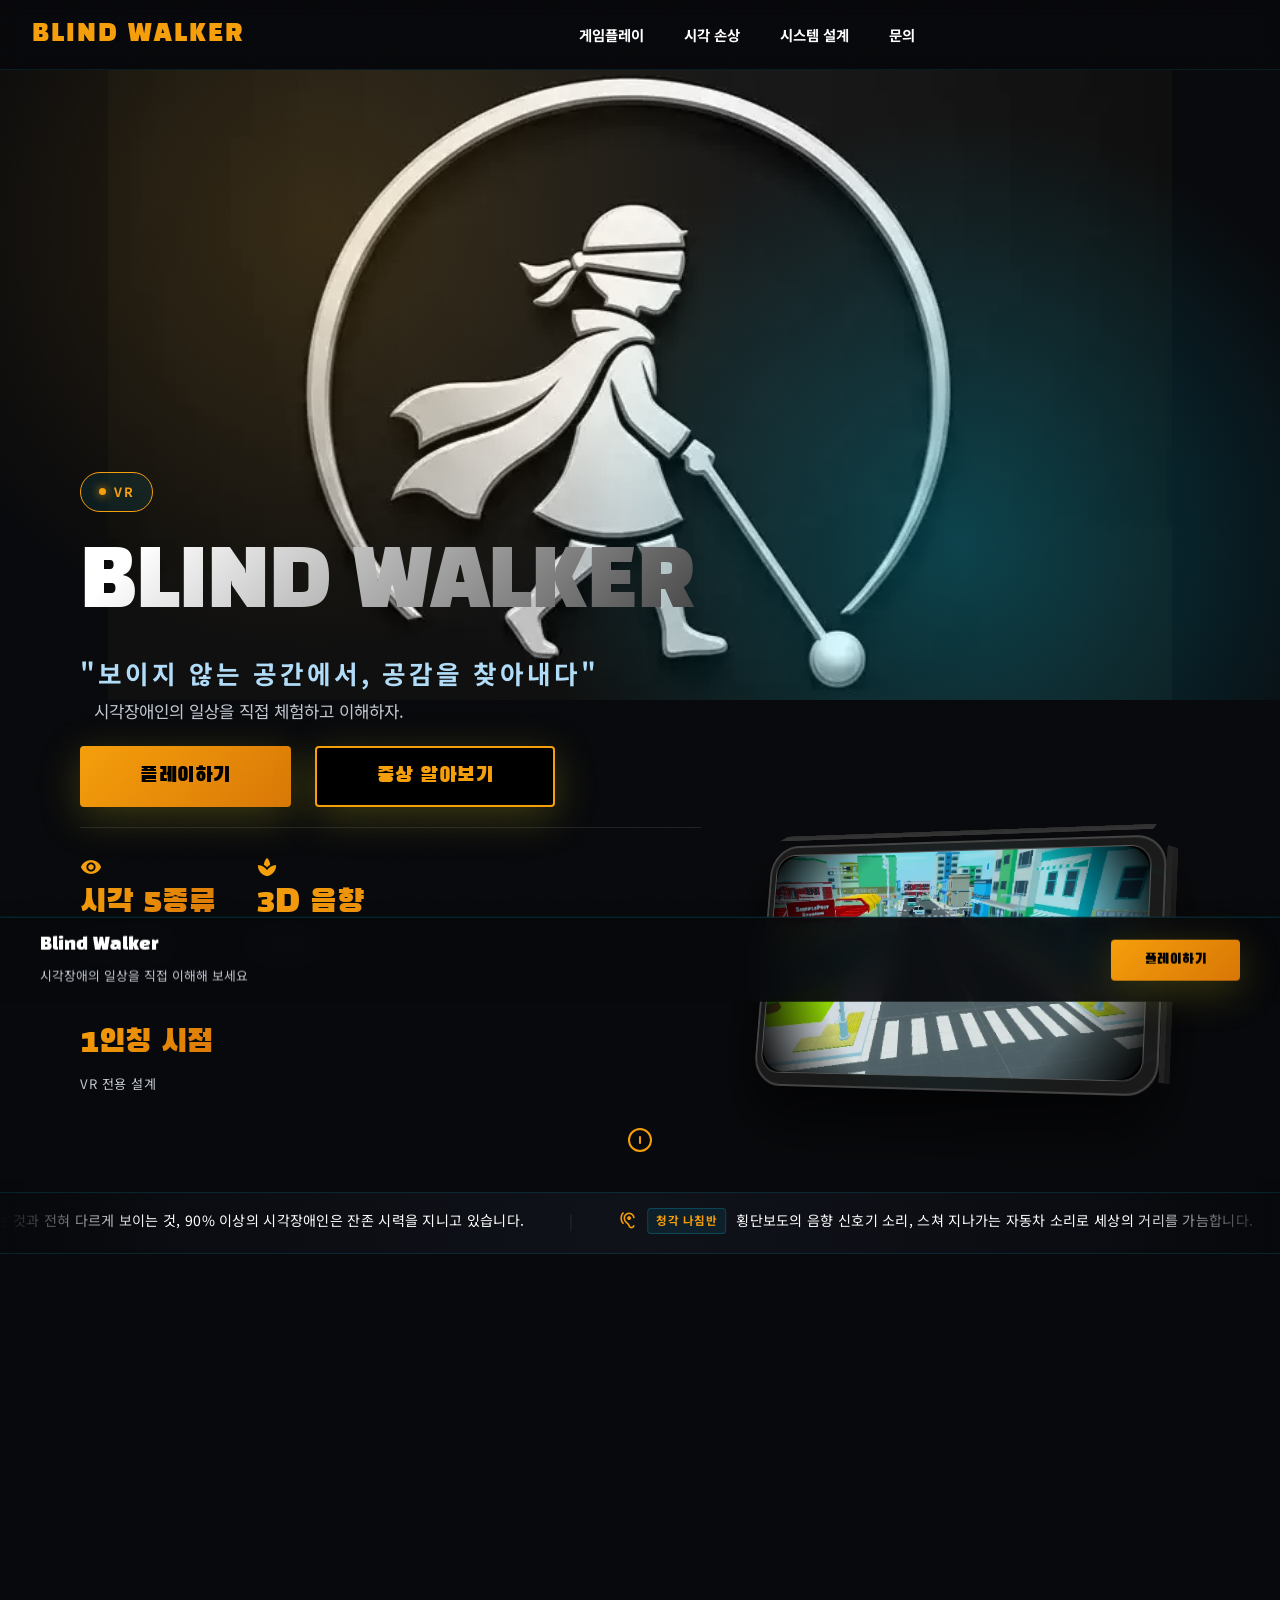
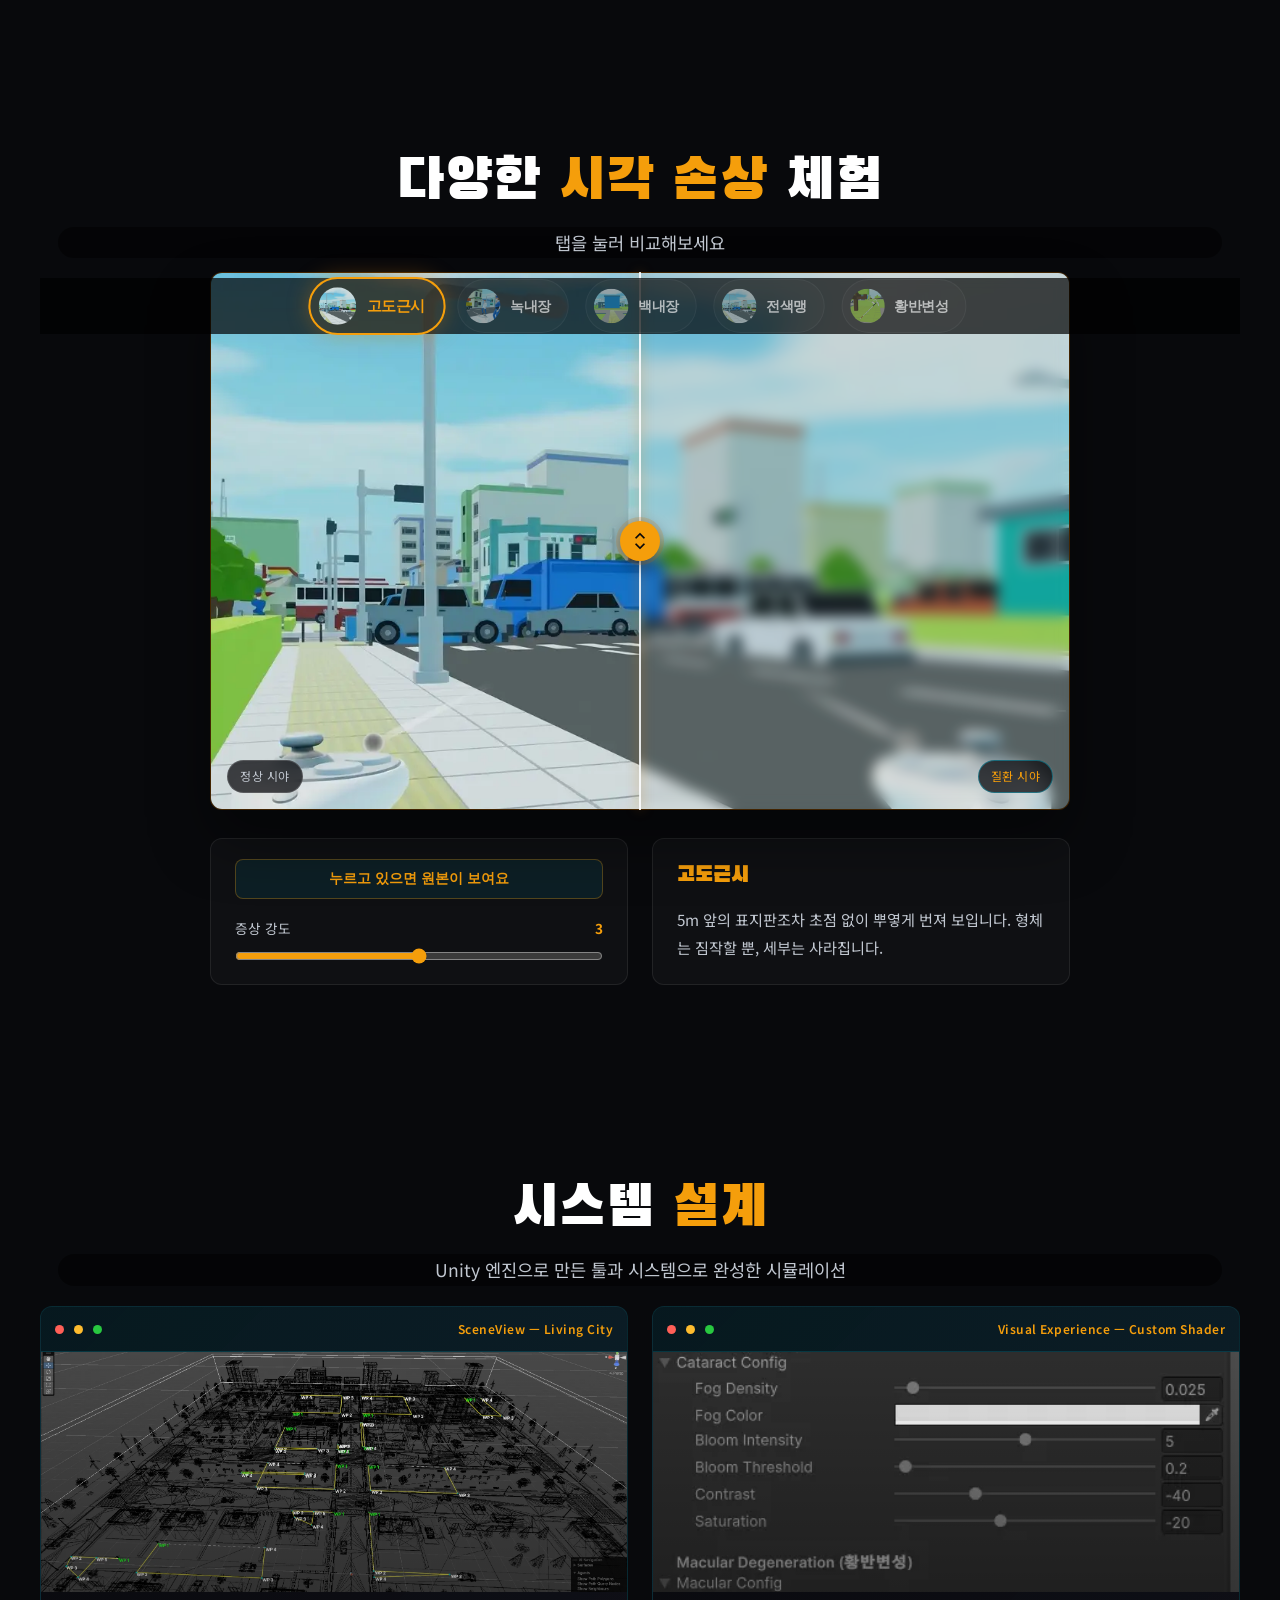
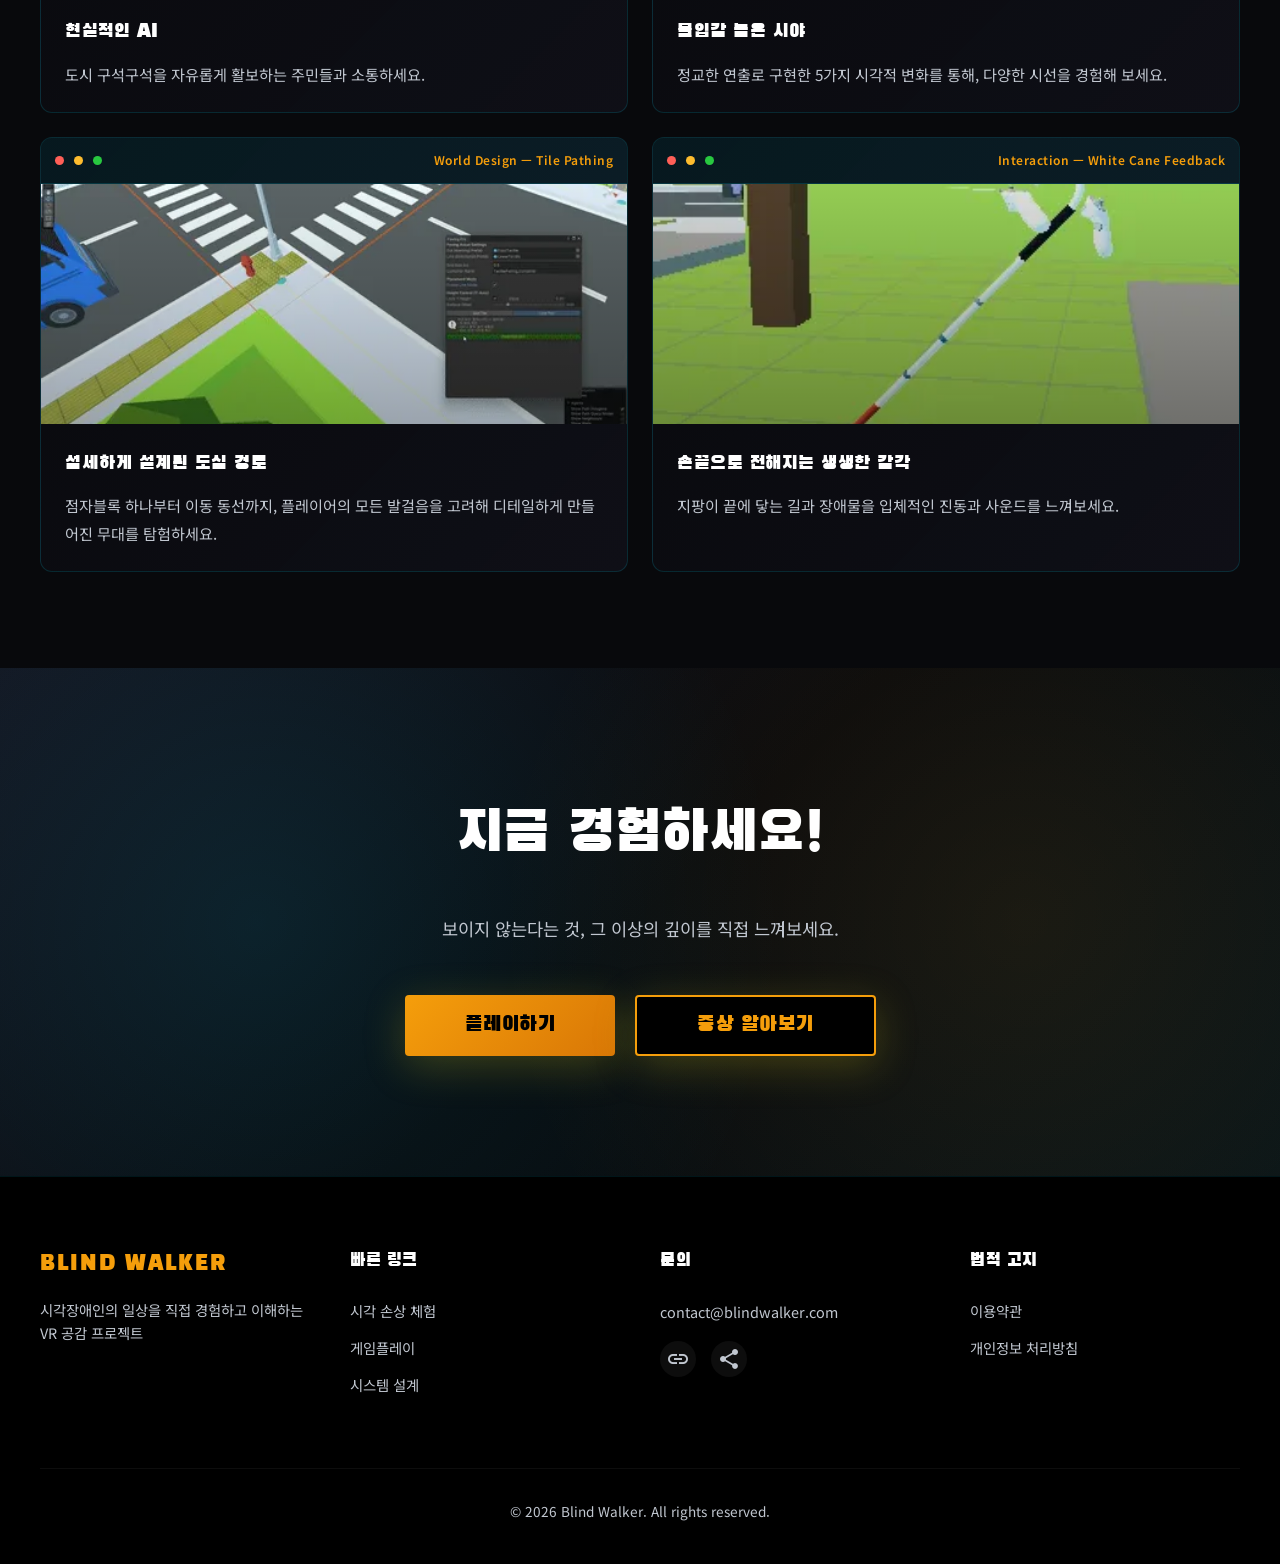
==== index.html @ fef541c9 "Update ticker logic" ====
<!DOCTYPE html>
<html lang="ko">

<head>
    <meta charset="UTF-8">
    <meta name="viewport" content="width=device-width, initial-scale=1.0">
    <title data-i18n="meta.title">Blind Walker | Unity VR 어드벤처</title>
    <meta name="description" content="5가지 시각 손상 유형으로 시각장애인의 일상을 체험하는 Unity 기반 VR 공감 프로젝트, Blind Walker."
        data-i18n-content="meta.description">
    <link rel="preconnect" href="https://fonts.googleapis.com">
    <link rel="preconnect" href="https://fonts.gstatic.com" crossorigin>
    <link
        href="https://fonts.googleapis.com/css2?family=Black+Han+Sans&family=Noto+Sans+KR:wght@300;400;500;600;700;800;900&display=swap"
        rel="stylesheet">
    <link href="https://fonts.googleapis.com/icon?family=Material+Icons" rel="stylesheet">
    <link rel="stylesheet" href="style/style.css">
    <link rel="stylesheet" href="style/print-styles-improved.css" media="print">
    <link rel="preload" href="images/play_video.mp4" as="video" type="video/mp4">

</head>

<body>
    <nav>
        <div class="logo" onclick="window.scrollTo({ top: 0, behavior: 'smooth' });">BLIND WALKER</div>
        <ul>
            <li><a href="#gameplay" class="nav-main" data-i18n="nav.gameplay">게임플레이</a></li>
            <li><a href="#vision" class="nav-main" data-i18n="nav.vision">시각 손상</a></li>
            <!--<li><a href="#experience" class="nav-main" data-i18n="nav.experience">경험</a></li>-->
            <li><a href="#dev" class="nav-main" data-i18n="nav.dev">시스템 설계</a></li>
            <li><a href="#contact" class="nav-main" data-i18n="nav.contact">문의</a></li>
        </ul>
        <div class="gtranslate_wrapper"></div>

        <button class="nav-toggle" aria-label="메뉴 열기" data-i18n-aria-label="nav.menuOpen">
            <span></span><span></span><span></span>
        </button>
    </nav>

    <section class="hero">
        <div class="title-img-wrap">
            <img src="images/title_re.webp" alt="타이틀 이미지">
        </div>
        <div class="hero-grid container">
            <div class="hero-content">
                <span class="hero-badge">VR</span>
                <h1>BLIND WALKER</h1>
                <p class="subtitle catchphrase" data-i18n="hero.catchphrase">"보이지 않는 공간에서, 공감을 찾아내다"</p>
                <p class="description" data-i18n-html="hero.description">
                    시각장애인의 일상을 <span class="highlight">직접 체험</span>하고 이해하자.
                </p>
                <div class="cta-row">
                    <button class="cta-primary" data-target="#gameplay" data-i18n="cta.play">플레이하기</button>
                    <button class="cta-secondary" data-target="#vision" data-i18n="cta.explore">증상 알아보기</button>
                </div>
                <div class="hero-stats">
                    <div class="hero-stat">
                        <span class="material-icons stat-icon">visibility</span>
                        <strong class="stat-number" data-i18n="stats.visionTypes">시각 5종류</strong>
                        <span data-i18n="stats.visionTypesLabel">시각 손상 유형</span>
                    </div>
                    <div class="hero-stat">
                        <span class="material-icons stat-icon">spatial_audio_off</span>
                        <strong class="stat-number" data-i18n="stats.audio">3D 음향</strong>
                        <span data-i18n="stats.audioLabel">입체 음향</span>
                    </div>
                    <div class="hero-stat">
                        <span class="material-icons stat-icon">vrpano</span>
                        <strong class="stat-number" data-i18n="stats.pov">1인칭 시점</strong>
                        <span data-i18n="stats.povLabel">VR 전용 설계</span>
                    </div>
                </div>
            </div>
            <div class="device-wrapper">
                <div class="vr-hmd-viewer">
                    <div class="hmd-top-plate"></div>
                    <div class="hmd-side-panel"></div>
                    <div class="hmd-visor-flare"></div>
                    <div class="hmd-lens-effect"></div>
                    <div class="hmd-visor-main">
                        <img src="images/world.webp" alt="VR World View" data-i18n-alt="alt.mockup">
                    </div>
                    <div class="hmd-ui-overlay">
                        <span class="material-icons">sensors</span>
                        <span class="hmd-status">SYSTEM ACTIVE</span>
                    </div>
                </div>
            </div>
            <div class="scroll-indicator">
                <span></span>
            </div>
    </section>

    <div class="ticker-strip" aria-hidden="true">
        <div class="ticker-track">
            <!-- Set 1 -->
            <span class="ticker-item">
                <span class="material-icons">visibility</span>
                <span class="hud-tag" data-i18n="ticker.tag.vision">잔존 시력</span>
                <span class="ticker-text" data-i18n="ticker.content.vision">보이지 않는 것과 전혀 다르게 보이는 것, 90% 이상의 시각장애인은 잔존
                    시력을 지니고 있습니다.</span>
            </span>
            <span class="divider">|</span>
            <span class="ticker-item">
                <span class="material-icons">hearing</span>
                <span class="hud-tag" data-i18n="ticker.tag.audio">청각 나침반</span>
                <span class="ticker-text" data-i18n="ticker.content.audio">횡단보도의 음향 신호기 소리, 스쳐 지나가는 자동차 소리로 세상의 거리를
                    가늠합니다.</span>
            </span>
            <span class="divider">|</span>
            <span class="ticker-item">
                <span class="material-icons">blind</span>
                <span class="hud-tag" data-i18n="ticker.tag.tactile">발끝의 이정표</span>
                <span class="ticker-text" data-i18n="ticker.content.tactile">점자 블록의 선과 점은 보이지 않는 길 위에서 안전하게 나아갈 방향을
                    알려줍니다.</span>
            </span>
            <span class="divider">|</span>
            <span class="ticker-item">
                <span class="material-icons">report_problem</span>
                <span class="hud-tag highlight" data-i18n="ticker.tag.obstacle">일상의 장애물</span>
                <span class="ticker-text" data-i18n="ticker.content.obstacle">무심코 세워둔 킥보드와 쓰레기 봉투는 누군가에게는 거대한 절벽과
                    같습니다.</span>
            </span>
            <span class="divider">|</span>
            <span class="ticker-item">
                <span class="material-icons">favorite</span>
                <span class="hud-tag" data-i18n="ticker.tag.empathy">새로운 공감</span>
                <span class="ticker-text" data-i18n="ticker.content.empathy">귀를 기울이고 손끝에 집중할 때, 보이지 않던 공간에서 새로운 공감이
                    시작됩니다.</span>
            </span>
            <span class="divider">|</span>

        </div>
    </div>

    <section id="gameplay" class="section">
        <div class="gameplay-spacer">
            <div class="gameplay-sticky-container">
                <div class="gameplay-background">
                    <video src="images/play_video.mp4" autoplay loop muted playsinline></video>
                </div>
                <div class="gameplay-features-wrapper container">
                    <div class="section-header">
                        <h2 class="section-title" data-i18n-html="gameplay.title">몰입형 <span>게임플레이</span></h2>
                        <p class="section-subtitle" data-i18n="gameplay.subtitle">VR 기기로 시각장애인의 일상을 경험</p>
                    </div>
                    <div class="gameplay-feature" id="feature-1">
                        <div class="feature-item-icon"><span class="material-icons">sports_esports</span></div>
                        <div class="feature-item-title" data-i18n="gameplay.feature1.title">현실적인 감각</div>
                        <div class="feature-item-desc" data-i18n="gameplay.feature1.desc">VR 컨트롤러로 자연스럽게 상호작용</div>
                    </div>
                    <div class="gameplay-feature" id="feature-2">
                        <div class="feature-item-icon"><span class="material-icons">vibration</span></div>
                        <div class="feature-item-title" data-i18n="gameplay.feature2.title">청각과 촉각</div>
                        <div class="feature-item-desc" data-i18n="gameplay.feature2.desc">지팡이 접촉 시 진동과 사운드 반응</div>
                    </div>
                    <div class="gameplay-feature" id="feature-3">
                        <div class="feature-item-icon"><span class="material-icons">explore</span></div>
                        <div class="feature-item-title" data-i18n="gameplay.feature3.title">일상적인 경험</div>
                        <div class="feature-item-desc" data-i18n="gameplay.feature3.desc">횡단보도, 점자 블록, 쓰레기 봉투, 킥보드</div>
                    </div>
                </div>
            </div>
        </div>
    </section>


    <section id="vision" class="section section-dark">
        <div class="container">
            <div class="section-header reveal">
                <h2 class="section-title" data-i18n-html="vision.sectionTitle">다양한 <span>시각 손상</span> 체험</h2>
                <p class="section-subtitle" data-i18n="vision.sectionSubtitle">탭을 눌러 비교해보세요</p>
            </div>

            <div class="vision-layout reveal">
                <div class="vision-tabs">
                    <button class="vision-tab active" data-key="myopia">
                        <span class="vision-tab-thumb"><img src="images/고도근시.webp" alt="고도근시"
                                data-i18n-alt="vision.myopia.title"></span>
                        <span class="vision-tab-name" data-i18n="vision.myopia.title">고도근시</span>
                    </button>
                    <button class="vision-tab" data-key="glaucoma">
                        <span class="vision-tab-thumb"><img src="images/녹내장.webp" alt="녹내장"
                                data-i18n-alt="vision.glaucoma.title"></span>
                        <span class="vision-tab-name" data-i18n="vision.glaucoma.title">녹내장</span>
                    </button>
                    <button class="vision-tab" data-key="cataract">
                        <span class="vision-tab-thumb"><img src="images/백내장.webp" alt="백내장"
                                data-i18n-alt="vision.cataract.title"></span>
                        <span class="vision-tab-name" data-i18n="vision.cataract.title">백내장</span>
                    </button>
                    <button class="vision-tab" data-key="achromatopsia">
                        <span class="vision-tab-thumb"><img src="images/전색맹.webp" alt="전색맹"
                                data-i18n-alt="vision.achromatopsia.title"></span>
                        <span class="vision-tab-name" data-i18n="vision.achromatopsia.title">전색맹</span>
                    </button>
                    <button class="vision-tab" data-key="amd">
                        <span class="vision-tab-thumb"><img src="images/황반변성.webp" alt="황반변성"
                                data-i18n-alt="vision.amd.title"></span>
                        <span class="vision-tab-name" data-i18n="vision.amd.title">황반변성</span>
                    </button>
                </div>

                <div class="vision-compare" id="visionCompare" style="--split:50">

                    <div class="vision-compare-media">
                        <img src="images/고도근시.webp" alt="정상 시야" class="vision-img vision-img-normal"
                            data-i18n-alt="alt.visionPreview">

                        <div class="vision-effect-layer">
                            <img src="images/고도근시.webp" alt="이펙트 시야" class="vision-img vision-img-effect"
                                data-i18n-alt="alt.visionPreview">
                            <div class="vision-effect-mask"></div>
                        </div>

                        <span class="vision-side-label vision-side-label-left" data-i18n="vision.normalLabel">정상
                            시야</span>
                        <span class="vision-side-label vision-side-label-right" data-i18n="vision.effectLabel">질환
                            시야</span>
                    </div>

                    <div class="vision-divider" id="visionDivider" role="slider" tabindex="0" aria-label="비교 비율 조절"
                        aria-valuemin="0" aria-valuemax="100" aria-valuenow="50">
                        <span class="vision-divider-handle"><span class="material-icons">code</span></span>
                    </div>
                </div>

                <div class="vision-controls">
                    <div class="vision-controls-left">
                        <button class="vision-peek-btn" id="visionPeekBtn" type="button"
                            data-i18n="vision.peekButton">누르고 있으면 원본이 보여요</button>
                        <div class="vision-intensity">
                            <div class="vision-intensity-label">
                                <span data-i18n="vision.intensityLabel">증상 강도</span>
                                <span class="vision-intensity-value" id="visionIntensityValue">3</span>
                            </div>
                            <input type="range" id="visionIntensity" min="1" max="5" step="1" value="3"
                                aria-label="증상 강도 조절">
                        </div>
                    </div>
                    <div class="vision-viewer-caption">
                        <div class="vision-viewer-title" data-i18n="vision.myopia.title">고도근시</div>
                        <p class="vision-viewer-desc" data-i18n="vision.viewerIntroDesc">5m 앞의 표지판조차 초점 없이 뿌옇게 번져 보입니다.
                            형체는 짐작할 뿐, 세부는 사라집니다.</p>
                    </div>
                </div>
            </div>
        </div>
    </section>
    <!--
    <section id="experience" class="section section-dark">
        <div class="container">
            <div class="section-header reveal">
                <h2 class="section-title" data-i18n-html="experience.sectionTitle">현실적인 <span>경험</span></h2>
                <p class="section-subtitle" data-i18n="experience.sectionSubtitle">음향, 촉각, 공간 감각으로 만든 몰입형 시뮬레이션</p>
            </div>
            <div class="experience-grid">
                <div class="experience-content reveal">
                    <h3 data-i18n="experience.heading">감각 기반 내비게이션</h3>
                    <p data-i18n-html="experience.body">
                        제한된 시각 정보와 음향, 진동으로 길을 찾아 이동합니다.<br>
                        횡단보도의 신호음, 도시의 소음, 그리고 지팡이의 감각을 통해
                        공간을 인지하고 이동하는 경험을 해보세요.
                    </p>
                    <div class="feature-grid">
                        <div class="feature-item">
                            <div class="feature-item-icon"><span class="material-icons">spatial_audio</span></div>
                            <div class="feature-item-title" data-i18n="experience.feature1.title">3D 음향 시스템</div>
                            <div class="feature-item-desc" data-i18n="experience.feature1.desc">공간감을 표현하는 리얼한 음향</div>
                        </div>
                        <div class="feature-item">
                            <div class="feature-item-icon"><span class="material-icons">location_on</span></div>
                            <div class="feature-item-title" data-i18n="experience.feature2.title">도시 환경</div>
                            <div class="feature-item-desc" data-i18n="experience.feature2.desc">현실적인 시뮬레이션</div>
                        </div>
                        <div class="feature-item">
                            <div class="feature-item-icon"><span class="material-icons">touch_app</span></div>
                            <div class="feature-item-title" data-i18n="experience.feature3.title">촉각 피드백</div>
                            <div class="feature-item-desc" data-i18n="experience.feature3.desc">점자블록의 진동 감각</div>
                        </div>
                        <div class="feature-item">
                            <div class="feature-item-icon"><span class="material-icons">navigation</span></div>
                            <div class="feature-item-title" data-i18n="experience.feature4.title">방향 감각</div>
                            <div class="feature-item-desc" data-i18n="experience.feature4.desc">청각으로 방향을 인지</div>
                        </div>
                    </div>
                </div>
                <div class="experience-image reveal">
                    <img src="images/NPC_grid.webp" alt="AI 내비게이션 경로 시스템" data-i18n-alt="alt.npcGrid">
                </div>
            </div>
        </div>
    </section>
    -->
    <section id="dev" class="section section-dark">
        <div class="container">
            <div class="section-header reveal">
                <h2 class="section-title" data-i18n-html="dev.sectionTitle">시스템 <span>설계</span></h2>
                <p class="section-subtitle" data-i18n="dev.sectionSubtitle">Unity 엔진으로 만든 툴과 시스템으로 완성한 시뮬레이션</p>
            </div>
            <div class="dev-grid">
                <div class="dev-card reveal">
                    <div class="dev-card-bar">
                        <span></span><span></span><span></span>
                        <span class="dev-card-filename">SceneView — Living City</span>
                    </div>
                    <div class="dev-card-media">
                        <img src="images/NPC_grid.webp" alt="AI 웨이포인트 그래프" data-i18n-alt="dev.card1.imgAlt">
                    </div>
                    <div class="dev-card-body">
                        <h4 data-i18n="dev.card1.title">현실적인 AI</h4>
                        <p data-i18n="dev.card1.desc">도시 구석구석을 자유롭게 활보하는 주민들과 소통하세요.</p>
                    </div>
                </div>
                <div class="dev-card reveal">
                    <div class="dev-card-bar">
                        <span></span><span></span><span></span>
                        <span class="dev-card-filename">Visual Experience — Custom Shader</span>
                    </div>
                    <div class="dev-card-media">
                        <img src="images/unity_editor_tool.webp" alt="시각 손상 시뮬레이션 스크립트 인스펙터"
                            data-i18n-alt="dev.card2.imgAlt">
                    </div>
                    <div class="dev-card-body">
                        <h4 data-i18n="dev.card2.title">몰입감 높은 시야</h4>
                        <p data-i18n="dev.card2.desc">정교한 연출로 구현한 5가지 시각적 변화를 통해, 다양한 시선을 경험해 보세요.</p>
                    </div>
                </div>
                <div class="dev-card reveal">
                    <div class="dev-card-bar">
                        <span></span><span></span><span></span>
                        <span class="dev-card-filename">World Design — Tile Pathing</span>
                    </div>
                    <div class="dev-card-media">
                        <img src="images/tile_editor_tool_gif.webp" alt="타일 경로 에디터 툴" data-i18n-alt="dev.card3.imgAlt">
                    </div>
                    <div class="dev-card-body">
                        <h4 data-i18n="dev.card3.title">섬세하게 설계된 도심 경로</h4>
                        <p data-i18n="dev.card3.desc">점자블록 하나부터 이동 동선까지, 플레이어의 모든 발걸음을 고려해 디테일하게 만들어진 무대를 탐험하세요.</p>
                    </div>
                </div>
                <div class="dev-card reveal">
                    <div class="dev-card-bar">
                        <span></span><span></span><span></span>
                        <span class="dev-card-filename">Interaction — White Cane Feedback</span>
                    </div>
                    <div class="dev-card-media">
                        <img src="images/stick_interaction.webp" alt="흰 지팡이 상호작용" data-i18n-alt="dev.card4.imgAlt">
                    </div>
                    <div class="dev-card-body">
                        <h4 data-i18n="dev.card4.title">손끝으로 전해지는 생생한 감각</h4>
                        <p data-i18n="dev.card4.desc">지팡이 끝에 닿는 길과 장애물을 입체적인 진동과 사운드를 느껴보세요.</p>
                    </div>
                </div>
            </div>
        </div>
    </section>

    <section id="contact" class="cta-section">
        <div class="container" style="position: relative; z-index: 2;">
            <div class="cta-content-wrapper" margin: 0 auto;">
                <h2 class="reveal" data-i18n="contact.title">지금 경험하세요!</h2>
                <p class="reveal" data-i18n="contact.body">
                    보이지 않는다는 것, 그 이상의 깊이를 직접 느껴보세요.
                </p>
                <div class="cta-buttons reveal">
                    <button class="cta-primary" data-target="#gameplay" data-i18n="cta.play">플레이하기</button>
                    <button class="cta-secondary" data-target="#vision" data-i18n="cta.explore">증상 알아보기</button>
                </div>
            </div>
        </div>
    </section>

    <footer>
        <div class="container">
            <div class="footer-content">
                <div class="footer-section">
                    <div class="footer-logo">BLIND WALKER</div>
                    <p class="footer-description" data-i18n="footer.description">
                        시각장애인의 일상을 직접 경험하고 이해하는 VR 공감 프로젝트
                    </p>
                </div>

                <div class="footer-section">
                    <h4 data-i18n="footer.quickLinks">빠른 링크</h4>
                    <ul class="footer-links-list">
                        <li><a href="#vision" data-i18n="footer.linkVision">시각 손상 체험</a></li>
                        <li><a href="#gameplay" data-i18n="nav.gameplay">게임플레이</a></li>
                        <li><a href="#dev" data-i18n="nav.dev">시스템 설계</a></li>
                    </ul>
                </div>

                <div class="footer-section">
                    <h4 data-i18n="nav.contact">문의</h4>
                    <p><a href="mailto:contact@blindwalker.com">contact@blindwalker.com</a></p>
                    <div class="social-links">
                        <a href="#"><span class="material-icons">link</span></a>
                        <a href="#"><span class="material-icons">share</span></a>
                    </div>
                </div>

                <div class="footer-section">
                    <h4 data-i18n="footer.legal">법적 고지</h4>
                    <ul class="footer-links-list">
                        <li><a href="#" data-i18n="footer.terms">이용약관</a></li>
                        <li><a href="#" data-i18n="footer.privacy">개인정보 처리방침</a></li>
                    </ul>
                </div>
            </div>

            <div class="footer-bottom">
                <p data-i18n="footer.copyright">&copy; 2026 Blind Walker. All rights reserved.</p>
            </div>
        </div>
    </footer>

    <div class="sticky-cta">
        <div class="sticky-cta-text">
            <strong>Blind Walker</strong>
            <span data-i18n="stickyCta.text">시각장애의 일상을 직접 이해해 보세요</span>
        </div>
        <button class="cta-primary" data-target="#gameplay" data-i18n="cta.play">플레이하기</button>
    </div>

    <div class="lightbox">
        <div class="lightbox-content">
            <img src="" alt="확대된 이미지" data-i18n-alt="alt.lightboxImage">
            <button class="lightbox-close" aria-label="닫기" data-i18n-aria-label="alt.close">&times;</button>
        </div>
    </div>

    <!--
      참고: 드롭다운에는 일본어(ja)도 그대로 노출됩니다.
      다만 script/i18n.js가 gtranslate의 doGTranslate() 함수를 감싸서,
      사용자가 드롭다운에서 "日本語"를 선택하면 Google 자동번역 대신
      lang/ja.json 기반 커스텀 번역을 적용합니다. 다른 언어는 기존처럼
      gtranslate가 그대로 처리합니다.
    -->
    <script>window.gtranslateSettings = { "default_language": "ko", "native_language_names": true, "detect_browser_language": true, "languages": ["ko", "fr", "it", "es", "en", "ja", "pt", "zh-TW"], "wrapper_selector": ".gtranslate_wrapper", "horizontal_position": "right", "vertical_position": "top", "select_language_label": "Select" }</script>
    <script src="https://cdn.gtranslate.net/widgets/latest/dropdown.js" defer></script>
    <script type="module" src="script/i18n.js"></script>
    <script type="module" src="script/main.js"></script>
</body>

</html>
---- style/style.css ----
* {
    margin: 0;
    padding: 0;
    box-sizing: border-box;
}

:root {
    --primary: #f59e0b;
    --secondary: #d97706;
    --accent: #0d9488;
    --success: #10b981;
    --warning: #f59e0b;
    --error: #ef4444;
    --dark: #08090c;
    --dark-light: #14141f;
    --text: #ffffff;
    --text-sub: #c1c7d0;




    /* 폰트 */
    --font-display: 'Black Han Sans', -apple-system, sans-serif;
    --font-body: 'Noto Sans KR', -apple-system, BlinkMacSystemFont, 'Segoe UI', sans-serif;

    /* 여백 스케일 */
    --space-xs: 4px;
    --space-sm: 8px;
    --space-md: 16px;
    --space-lg: 24px;
    --space-xl: 32px;
    --space-2xl: 48px;
    --space-3xl: 64px;
    --space-4xl: 96px;
}

html {
    scroll-behavior: smooth;
}

body {
    font-family: var(--font-body);
    color: var(--text);
    background: var(--dark);
    line-height: 1.7;
    overflow-x: hidden;
    position: relative;
}

p {
    line-height: 1.8;
}

/* 필름 그레인 텍스처 */
body::after {
    content: '';
    position: fixed;
    inset: 0;
    z-index: 9998;
    pointer-events: none;
    opacity: 0.035;
    mix-blend-mode: overlay;
    background-image: url("data:image/svg+xml;utf8,<svg xmlns='http://www.w3.org/2000/svg' width='120' height='120'><filter id='n'><feTurbulence type='fractalNoise' baseFrequency='0.85' numOctaves='2' stitchTiles='stitch'/></filter><rect width='100%25' height='100%25' filter='url(%23n)'/></svg>");
}

h1,
h2,
h3,
h4,
.logo {
    font-family: var(--font-display);
    letter-spacing: 0.5px;
}

h1 {
    font-weight: 500;
    font-size: clamp(2.5rem, 8vw, 5rem);
}

h2 {
    font-weight: 400;
    font-size: clamp(2rem, 6vw, 3.5rem);
}

h3 {
    font-weight: 300;
    font-size: clamp(1.5rem, 4vw, 2rem);
}

h4 {
    font-weight: 100;
    font-size: clamp(1.5rem, 4vw, 2rem);
}

strong {
    font-weight: 300;
}

.section-title {
    letter-spacing: 1px;
}

/* 접근성 - 포커스 상태 */
button:focus-visible,
a:focus-visible,
input:focus-visible,
textarea:focus-visible,
.vision-tab:focus-visible {
    outline: 2px solid var(--primary);
    outline-offset: 2px;
}

/* 스크롤 리빌 애니메이션 */
.reveal {
    opacity: 0;
    transform: translateY(40px);
    transition: opacity 0.8s ease, transform 0.8s ease;
}

.reveal.in-view {
    opacity: 1;
    transform: translateY(0);
}

/* ===== NAVIGATION ===== */
nav {
    position: fixed;
    top: 0;
    left: 0;
    right: 0;
    height: 70px;
    background: rgba(8, 9, 12, 0.55);
    backdrop-filter: blur(10px);
    border-bottom: 1px solid rgba(0, 217, 255, 0.1);
    z-index: 1000;
    display: flex;
    align-items: center;
    padding: 0 var(--space-xl);
    justify-content: space-between;
    transition: all 0.35s ease;
}

nav.scrolled {
    height: 60px;
    background: rgba(8, 9, 12, 0.92);
    border-bottom-color: rgba(0, 217, 255, 0.25);
    box-shadow: 0 10px 30px rgba(0, 0, 0, 0.35);
}

.logo {
    font-size: 1.5rem;
    font-weight: 500;
    letter-spacing: 2px;
    color: var(--primary);
}


.logo:hover {
    background-color: rgba(0, 0, 0, 0.05);
    color: #094d85;
}

nav ul {
    display: flex;
    gap: 40px;
    list-style: none;
}

nav a {
    position: relative;
    color: var(--text-sub);
    text-decoration: none;
    font-size: 0.9rem;
    transition: color 0.3s;
    padding-bottom: 4px;
}

nav a.nav-main {
    font-weight: 700;
    color: var(--text);
}

nav a::after {
    content: '';
    position: absolute;
    left: 0;
    bottom: 0;
    width: 0;
    height: 2px;
    background: var(--primary);
    transition: width 0.3s ease;
}

nav a:hover,
nav a.active {
    color: var(--primary);
}

nav a:hover::after,
nav a.active::after {
    width: 100%;
}

.nav-toggle {
    display: none;
    flex-direction: column;
    gap: 5px;
    background: none;
    border: none;
    cursor: pointer;
    padding: 6px;
}

.nav-toggle span {
    width: 24px;
    height: 2px;
    background: var(--text);
    transition: all 0.3s ease;
}

.nav-toggle.active span:nth-child(1) {
    transform: translateY(7px) rotate(45deg);
}

.nav-toggle.active span:nth-child(2) {
    opacity: 0;
}

.nav-toggle.active span:nth-child(3) {
    transform: translateY(-7px) rotate(-45deg);
}

.title-img-wrap {
    width: 100%;
    height: 70vh;
    position: relative;
    margin-bottom: -36vh;
}

.title-img-wrap img {
    width: 100%;
    height: 100%;
    object-fit: contain;
}

.title-img-wrap::after {
    content: '';
    position: absolute;
    inset: 0;
    background:
        radial-gradient(circle at 75% 75%, rgba(0, 217, 255, 0.25), transparent 40%),
        radial-gradient(circle at 25% 25%, rgba(255, 176, 32, 0.15), transparent 40%);
    pointer-events: none;
}

/* ===== HERO ===== */
.hero {
    position: relative;
    display: flex;
    flex-direction: column;
    padding-top: 70px;
    overflow: hidden;
}

.hero-grid {
    position: relative;
    z-index: 2;
    display: grid;
    grid-template-columns: 1.15fr 0.85fr;
    align-items: end;
    gap: 40px;
    padding: var(--space-4xl) 40px;
}

.hero-content {
    animation: fadeInUp 1s ease-out;
    will-change: opacity, transform;
}

.hero-badge {
    display: inline-flex;
    align-items: center;
    gap: 8px;
    padding: 8px 18px;
    border: 1px solid var(--primary);
    border-radius: 999px;
    background: rgba(0, 217, 255, 0.08);
    color: var(--primary);
    font-size: 0.8rem;
    letter-spacing: 1.5px;
    font-weight: 700;
    margin-bottom: 26px;
}

.hero-badge::before {
    content: '';
    width: 7px;
    height: 7px;
    border-radius: 50%;
    background: var(--primary);
    box-shadow: 0 0 10px var(--primary);
}

.hero-content h1 {
    margin-bottom: 20px;
    letter-spacing: -1px;
    line-height: 1.15;
    background: linear-gradient(135deg, #fff 10%, #818181 70%, #000 130%);
    -webkit-background-clip: text;
    -webkit-text-fill-color: transparent;
    background-clip: text;
}

.hero-content .subtitle {
    font-size: 1.3rem;
    color: var(--primary);
    margin-bottom: 30px;
    font-weight: 500;
    letter-spacing: 2px;
}

.hero-content .catchphrase {
    font-size: 1.6rem;
    font-weight: 700;
    color: rgb(177, 220, 248);
    letter-spacing: 3px;
    margin-bottom: 0px;
}

.hero-content .description {
    font-size: 1.05rem;
    color: var(--text-sub);
    padding-left: 1.5vh;
    margin-bottom: 20px;
    max-width: 560px;
}

.stat-number .hero-content .highlight {
    color: var(--primary);
    font-weight: 600;
}

.cta-row {
    display: flex;
    gap: 24px;
    flex-wrap: wrap;
    margin-bottom: 20px;
}

.hero-stats {
    display: flex;
    gap: 40px;
    flex-wrap: wrap;
    border-top: 1px solid rgba(255, 255, 255, 0.1);
    padding-top: 28px;
}

.hero-stat .stat-icon {
    display: block;
    font-size: 1.4rem;
    color: var(--primary);
    margin-bottom: 6px;
}

.hero-stat strong {
    display: block;
    font-family: var(--font-display);
    font-size: 2rem;
    color: var(--text);
    line-height: 1.2;
    margin-bottom: 6px;
}

.hero-stat span:not(.stat-icon) {
    font-size: 0.82rem;
    color: var(--text-sub);
    letter-spacing: 0.5px;
}

/* device mockup */
.device-wrapper {
    width: 100%;
    max-width: 500px;
    display: flex;
    justify-content: center;
    align-items: center;
    perspective: 1500px;
    /* 원근감 강화 */
}

.vr-hmd-viewer {
    width: 90%;
    position: relative;
    background: #1a1a1a;
    border-radius: 30px;
    padding: 10px;
    border: 2px solid #444;
    box-shadow: 0 30px 60px rgba(0, 0, 0, 0.8);
    /* 3D 기울기 효과 */
    transform: rotateY(-20deg) rotateX(10deg) translateZ(50px);
    transform-style: preserve-3d;
    transition: transform 0.5s ease;
}

.vr-hmd-viewer:hover {
    transform: rotateY(-15deg) rotateX(5deg) translateZ(80px);
}

/* 추가된 3D 구조 요소 */
.hmd-top-plate {
    position: absolute;
    top: -20px;
    left: 10px;
    right: 10px;
    height: 20px;
    background: #333;
    transform: rotateX(60deg);
    border-radius: 5px 5px 0 0;
}

.hmd-side-panel {
    position: absolute;
    right: -15px;
    top: 10px;
    bottom: 10px;
    width: 15px;
    background: #222;
    transform: rotateY(60deg);
}

.hmd-visor-main {
    background: #000;
    border-radius: 20px;
    overflow: hidden;
    border: 1px solid #555;
    transform: translateZ(10px);
}

.vr-hmd-viewer img {
    display: block;
    width: 100%;
    border-radius: 25px;
    mask-image: radial-gradient(circle at center, black 60%, transparent 100%);
    /* 렌즈 왜곡 효과 */
}

/* HMD 내부 광원 및 디테일 */
.hmd-visor-flare {
    position: absolute;
    top: 0;
    left: 0;
    right: 0;
    bottom: 0;
    background: radial-gradient(circle at 50% 50%, rgba(0, 217, 255, 0.1) 0%, transparent 70%);
    pointer-events: none;
}

.hmd-lens-effect {
    position: absolute;
    inset: 0;
    background: url("data:image/svg+xml,%3Csvg xmlns='http://www.w3.org/2000/svg' viewBox='0 0 100 100'%3E%3Ccircle cx='50' cy='50' r='40' fill='none' stroke='rgba(0,217,255,0.05)' stroke-width='2'/%3E%3C/svg%3E");
    opacity: 0.3;
}

.hmd-ui-overlay {
    position: absolute;
    bottom: 20px;
    left: 20px;
    display: flex;
    align-items: center;
    gap: 8px;
    color: var(--primary);
    background: rgba(0, 0, 0, 0.6);
    padding: 6px 12px;
    border-radius: 20px;
    font-size: 0.7rem;
    font-family: var(--font-display);
    letter-spacing: 1px;
}

.hmd-ui-overlay .material-icons {
    font-size: 1rem;
}


:is(.cta-primary, .cta-secondary) {
    position: relative;
    display: inline-block;
    padding: 16px 60px;
    border: none;
    border-radius: 4px;
    font-family: var(--font-display);
    font-size: 1.3rem;
    font-weight: 550;
    letter-spacing: 0.5px;
    text-decoration: none;
    cursor: pointer;
    overflow: hidden;
    box-shadow: 0 10px 40px rgba(175, 165, 28, 0.3);
    transition: all 0.3s ease;

    &::before {
        content: '';
        position: absolute;
        top: 0;
        left: -100%;
        width: 100%;
        height: 100%;
        background: rgba(255, 255, 255, 0.2);
        transition: left 0.3s ease;
    }

    &:hover {
        transform: translateY(-3px);
        box-shadow: 0 15px 50px rgba(175, 165, 28, 0.5);

        &::before {
            left: 100%;
        }
    }

    &:active {
        transform: scale(0.98);
    }
}

/* 개별 테마 색상 지정 */
.cta-primary {
    color: #000;
    background: linear-gradient(135deg, var(--primary) 0%, var(--secondary) 100%);

    &:hover {
        background: var(--dark);
        color: var(--primary);
    }
}

.cta-secondary {
    color: var(--primary);
    background: #000;
    border: 2px solid var(--primary);

    &:hover {
        background: var(--primary);
        color: var(--dark);
    }
}

/* ===== SCROLL INDICATOR ===== */
.scroll-indicator {
    position: absolute;
    bottom: 40px;
    left: 50%;
    transform: translateX(-50%);
    z-index: 4;
    animation: float 2s ease-in-out infinite;
}

.scroll-indicator span {
    display: block;
    width: 24px;
    height: 24px;
    border: 2px solid var(--primary);
    border-radius: 50%;
    position: relative;
}

.scroll-indicator span::after {
    content: '';
    position: absolute;
    top: 6px;
    left: 50%;
    transform: translateX(-50%);
    width: 2px;
    height: 8px;
    background: var(--primary);
    border-radius: 1px;
    animation: scroll 1.5s infinite;
}

/* ===== TICKER STRIP ===== */
.ticker-strip {
    position: relative;
    background: linear-gradient(90deg, #090a0e 0%, #10121a 50%, #090a0e 100%);
    border-top: 1px solid rgba(0, 217, 255, 0.12);
    border-bottom: 1px solid rgba(0, 217, 255, 0.12);
    padding: 15px 0;
    overflow: hidden;
    white-space: nowrap;
    box-shadow: 0 4px 15px rgba(0, 0, 0, 0.25);
}

.ticker-strip::before,
.ticker-strip::after {
    content: '';
    position: absolute;
    top: 0;
    bottom: 0;
    width: 150px;
    z-index: 2;
    pointer-events: none;
}

.ticker-strip::before {
    left: 0;
    background: linear-gradient(90deg, var(--dark) 0%, rgba(8, 9, 12, 0) 100%);
}

.ticker-strip::after {
    right: 0;
    background: linear-gradient(-90deg, var(--dark) 0%, rgba(8, 9, 12, 0) 100%);
}

.ticker-track {
    display: inline-flex;
    align-items: center;
    gap: 40px;
}

.ticker-track:hover {
    animation-play-state: paused;
}

.ticker-item {
    display: inline-flex;
    align-items: center;
    gap: 10px;
    font-size: 0.88rem;
    font-weight: 500;
    letter-spacing: 0.3px;
    color: var(--text-sub);
}

.ticker-item .material-icons {
    font-size: 1.2rem;
    color: var(--primary);
    vertical-align: middle;
}

.ticker-item .hud-tag {
    font-size: 0.72rem;
    font-weight: 700;
    background: rgba(0, 217, 255, 0.08);
    color: var(--primary);
    padding: 2px 8px;
    border-radius: 4px;
    border: 1px solid rgba(0, 217, 255, 0.2);
    letter-spacing: 0.5px;
    white-space: nowrap;
}

.ticker-item .hud-tag.highlight {
    background: rgba(255, 176, 32, 0.08);
    color: var(--accent);
    border: 1px solid rgba(255, 176, 32, 0.25);
}

.ticker-item .ticker-text {
    color: var(--text);
    font-weight: 400;
}

.divider {
    color: rgba(255, 255, 255, 0.15);
    font-weight: 300;
    font-size: 0.95rem;
    margin: 0 5px;
}

/* ===== SECTIONS ===== */
.section {
    position: relative;
    padding: var(--space-4xl) var(--space-lg);
    z-index: 1;
}

.section-dark {
    background: var(--dark);
}

.section-dark-light {
    background: var(--dark-light);
}

.container {
    max-width: 1200px;
    margin: 0 auto;
}

.section-header {
    text-align: center;
    margin-bottom: 20px;
}

.section-title {
    margin-bottom: 10px;
    line-height: 1.2;
}

.section-title span {
    color: var(--primary);
}

.section-subtitle {
    font-size: 1.1rem;
    color: var(--text-sub);
    background-color: #00000080;
    border-radius: 5dvh;
    margin: 0 2vh;
}

/* ===== VISION INTERACTIVE VIEWER ===== */
.vision-layout {
    display: flex;
    flex-direction: column;
    gap: 28px;
}

/* --- Top: horizontal tab chips --- */
.vision-tabs {
    background: rgba(0, 0, 0, 0.7);
    ;
    display: flex;
    flex-wrap: wrap;
    justify-content: center;
    gap: 12px;
    margin-bottom: -90px;
    z-index: 5;
}

.vision-tab {
    display: flex;
    align-items: center;
    gap: 10px;
    background: rgba(255, 255, 255, 0.03);
    border: 1px solid rgba(255, 255, 255, 0.08);
    padding: 8px 18px 8px 8px;
    border-radius: 999px;
    cursor: pointer;
    text-align: left;

    position: relative;
    transition: all 0.35s cubic-bezier(0.34, 1.56, 0.64, 1);
    transform: scale(0.96);
    opacity: 0.65;
}

.vision-tab:hover {
    transform: scale(1);
    opacity: 0.85;
    background: rgba(0, 217, 255, 0.06);
    border-color: color-mix(in srgb, var(--secondary) 6%, transparent);
}

.vision-tab.active {
    transform: scale(1.04);
    opacity: 1;
    border: 2px solid var(--primary);
    box-shadow: 0 0 20px color-mix(in srgb, var(--secondary) 35%, transparent);
    background: color-mix(in srgb, var(--secondary) 10%, transparent);
}

.vision-tab-thumb {
    width: 36px;
    height: 36px;
    border-radius: 50%;
    overflow: hidden;
    flex-shrink: 0;
    background: #111;
}

.vision-tab-thumb img {
    width: 100%;
    height: 100%;
    object-fit: cover;
}

.vision-tab-name {
    font-weight: 600;
    font-size: 0.9rem;
    color: var(--text);
    white-space: nowrap;
}

.vision-tab.active .vision-tab-name {
    color: var(--primary);
}

/* --- Center: split compare viewer --- */
.vision-compare {
    position: relative;
    max-width: 860px;
    margin: 0 auto;
    width: 100%;
}

.vision-compare-media {
    position: relative;
    width: 100%;
    aspect-ratio: 16/10;
    border-radius: 12px;
    overflow: hidden;
    border: 1px solid color-mix(in srgb, var(--secondary) 30%, transparent);
    box-shadow: 0 30px 60px rgba(0, 0, 0, 0.4);
    background: #000;
    user-select: none;
}

.vision-img {
    position: absolute;
    inset: 0;
    width: 100%;
    height: 100%;
    object-fit: cover;
    display: block;
    pointer-events: none;
}

/* effect layer is always the FULL media size — never resized by the
   split — so any centered mask (vignette, scotoma) stays anchored to
   the true left-right center of the whole viewer, not the shrinking
   right-hand pane. Only visibility is clipped by --split. */
.vision-effect-layer {
    position: absolute;
    inset: 0;
    clip-path: inset(0 0 0 calc(var(--split) * 1%));
    transition: clip-path 0.05s linear;
}

.vision-img-effect {
    filter: var(--vision-filter, none);
    transition: filter 0.35s ease;
}

.vision-effect-mask {
    position: absolute;
    inset: 0;
    pointer-events: none;
    background: var(--vision-mask, none);
    mix-blend-mode: var(--vision-mask-blend, normal);
    transition: background 0.35s ease;
}

.vision-compare.peeking .vision-effect-layer {
    opacity: 0;
}

.vision-side-label {
    position: absolute;
    bottom: 16px;
    z-index: 3;
    background: rgba(8, 9, 12, 0.75);
    border: 1px solid rgba(255, 255, 255, 0.15);
    color: var(--text-sub);
    padding: 5px 12px;
    border-radius: 999px;
    font-size: 0.75rem;
    letter-spacing: 0.5px;
    backdrop-filter: blur(6px);
    pointer-events: none;
}

.vision-side-label-left {
    left: 16px;
}

.vision-side-label-right {
    right: 16px;
    color: var(--primary);
    border-color: rgba(0, 217, 255, 0.35);
}

.vision-compare.peeking .vision-side-label-right {
    opacity: 0;
}



@keyframes vision-tag-pulse {
    0% {
        border-color: rgba(0, 217, 255, 0.3);
        box-shadow: 0 0 0 0 rgba(0, 217, 255, 0.5);
    }

    40% {
        border-color: rgba(0, 217, 255, 0.9);
        box-shadow: 0 0 0 6px rgba(0, 217, 255, 0.15);
    }

    100% {
        border-color: rgba(0, 217, 255, 0.3);
        box-shadow: 0 0 0 0 rgba(0, 217, 255, 0);
    }
}

/* Divider handle — positioned purely by --split, drag updates the var */
.vision-divider {
    position: absolute;
    top: 0;
    bottom: 0;
    left: calc(var(--split) * 1%);
    width: 0;
    z-index: 4;
    cursor: ew-resize;
    touch-action: none;
}

.vision-divider::before {
    content: '';
    position: absolute;
    top: 0;
    bottom: 0;
    left: -1px;
    width: 2px;
    background: rgba(255, 255, 255, 0.85);
    box-shadow: 0 0 12px color-mix(in srgb, var(--secondary) 70%, transparent);
}

.vision-divider-handle {
    position: absolute;
    top: 50%;
    left: 50%;
    transform: translate(-50%, -50%);
    width: 40px;
    height: 40px;
    border-radius: 50%;
    background: var(--primary);
    color: var(--dark);
    display: flex;
    align-items: center;
    justify-content: center;
    box-shadow: 0 4px 16px rgba(0, 0, 0, 0.4), 0 0 0 4px color-mix(in srgb, var(--secondary) 20%, transparent);
    transition: transform 0.2s ease;
}

.vision-divider:hover .vision-divider-handle,
.vision-divider:focus-visible .vision-divider-handle {
    transform: translate(-50%, -50%) scale(1.1);
}

.vision-divider-handle .material-icons {
    font-size: 20px;
    transform: rotate(90deg);
}

/* --- Bottom: controls + caption card --- */
.vision-controls {
    display: grid;
    grid-template-columns: 1fr 1fr;
    gap: 24px;
    max-width: 860px;
    margin: 0 auto;
    width: 100%;
    align-items: stretch;
}

.vision-controls-left {
    background: rgba(255, 255, 255, 0.03);
    border: 1px solid rgba(255, 255, 255, 0.08);
    border-radius: 12px;
    padding: 20px 24px;
    display: flex;
    flex-direction: column;
    gap: 18px;
    justify-content: center;
}

.vision-peek-btn {
    background: rgba(0, 217, 255, 0.08);
    border: 1px solid color-mix(in srgb, var(--primary) 30%, transparent);
    color: var(--primary);
    padding: 10px 16px;
    border-radius: 8px;
    font-size: 0.85rem;
    font-weight: 600;
    cursor: pointer;
    transition: background 0.2s ease, transform 0.15s ease;
    touch-action: none;
}

.vision-peek-btn:hover {
    background: rgba(0, 217, 255, 0.16);
}

.vision-peek-btn:active {
    transform: scale(0.97);
}

.vision-intensity {
    display: flex;
    flex-direction: column;
    gap: 8px;
}

.vision-intensity-label {
    display: flex;
    justify-content: space-between;
    font-size: 0.85rem;
    color: var(--text-sub);
}

.vision-intensity-value {
    color: var(--primary);
    font-weight: 700;
}

.vision-intensity input[type="range"] {
    width: 100%;
    accent-color: var(--primary);
    cursor: pointer;
}

.vision-viewer-caption {
    background: rgba(255, 255, 255, 0.03);
    border: 1px solid rgba(255, 255, 255, 0.08);
    border-radius: 12px;
    padding: 20px 24px;
}

.vision-viewer-title {
    font-family: var(--font-display);
    font-size: 1.3rem;
    color: var(--primary);
    margin-bottom: 12px;
    font-weight: 600;
}

.vision-viewer-desc {
    color: var(--text-sub);
    font-size: 0.95rem;
}

/* ===== STATS SECTION ===== */
.stats-grid {
    display: grid;
    grid-template-columns: repeat(3, 1fr);
    gap: 30px;
}

.stat-card {
    text-align: center;
    position: relative;
    padding: 36px 32px;
    background: linear-gradient(135deg, rgba(0, 217, 255, 0.08) 0%, rgba(255, 176, 32, 0.05) 100%);
    border: 1px solid rgba(0, 217, 255, 0.2);
    border-radius: 12px;
    overflow: hidden;
    transition: all 0.4s ease;
}

.stat-card:hover {
    border-color: var(--primary);
    box-shadow: 0 20px 60px rgba(0, 217, 255, 0.2);
    transform: translateY(-8px);
}

.stat-card::before {
    content: '';
    position: absolute;
    inset: 0;
    background: radial-gradient(circle at 0% 0%, rgba(0, 217, 255, 0.15) 0%, transparent 50%);
    opacity: 0;
    transition: opacity 0.4s ease;
}

.stat-card:hover::before {
    opacity: 1;
}

.stat-number {
    display: block;
    font-family: var(--font-display);
    font-size: 3rem;
    line-height: 1.2;
    background: linear-gradient(135deg, var(--primary), var(--secondary));
    -webkit-text-fill-color: transparent;
    background-clip: text;
}


.stat-label {
    font-size: 0.9rem;
    color: var(--text-sub);
    letter-spacing: 0.5px;
}

/* ===== EXPERIENCE SECTION ===== */
.experience-grid {
    display: grid;
    grid-template-columns: 1fr 1fr;
    gap: 80px;
    align-items: center;
}

.experience-content h3 {
    margin-bottom: 30px;
    line-height: 1.2;
}

.experience-content p {
    font-size: 1.05rem;
    color: var(--text-sub);
    margin-bottom: 25px;
}

.feature-grid {
    display: grid;
    grid-template-columns: 1fr 1fr;
    gap: 20px;
    margin-top: 40px;
}

.feature-item {
    padding: 24px;
    background: rgba(0, 217, 255, 0.05);
    border: 1px solid rgba(0, 217, 255, 0.15);
    border-radius: 8px;
    transition: all 0.3s ease;
    position: relative;
    overflow: hidden;
}

.feature-item::before {
    content: '';
    position: absolute;
    left: 0;
    top: 0;
    bottom: 0;
    width: 3px;
    background: var(--primary);
    transform: scaleY(0);
    transform-origin: top;
    transition: transform 0.4s ease;
}

.feature-item:hover {
    border-color: var(--primary);
    box-shadow: 0 10px 30px rgba(0, 217, 255, 0.15);
    transform: translateX(8px);
}

.feature-item:hover::before {
    transform: scaleY(1);
}

.feature-item-icon {
    width: 48px;
    height: 48px;
    display: flex;
    align-items: center;
    justify-content: center;
    background: rgba(0, 217, 255, 0.1);
    border-radius: 8px;
    margin-bottom: 16px;
    font-size: 24px;
    color: var(--primary);
    transition: all 0.3s ease;
}

.feature-item:hover .feature-item-icon {
    background: var(--primary);
    color: var(--dark);
    transform: scale(1.1);
}

.feature-item-title {
    font-size: 0.95rem;
    font-weight: 600;
    margin-bottom: 8px;
}

.feature-item-desc {
    font-size: 0.85rem;
    color: var(--text-sub);
}

.experience-image {
    position: relative;
    border-radius: 12px;
    overflow: hidden;
    box-shadow: 0 30px 60px rgba(0, 217, 255, 0.2);
    align-self: end;
}

.experience-image::before {
    content: '';
    position: absolute;
    inset: 0;
    background: linear-gradient(135deg, rgba(0, 217, 255, 0.2) 0%, transparent 100%);
    pointer-events: none;
    z-index: 1;
}

.experience-image img {
    width: 100%;
    height: 100%;
    object-fit: cover;
    transition: transform 0.6s ease;
    filter: brightness(0.9);
}

.experience-image:hover img {
    transform: scale(1.05);
    filter: brightness(1);
}

/* ===== GAMEPLAY SECTION (기존) ===== */
/*
.gameplay-content {
    display: grid;
    grid-template-columns: 1fr 1fr;
    gap: 80px;
    align-items: center;
}

.gameplay-image {
    order: 2;
    position: relative;
    border-radius: 12px;
    overflow: hidden;
    box-shadow: 0 30px 60px rgba(0, 217, 255, 0.2);
}

.gameplay-image::after {
    content: '▶';
    position: absolute;
    inset: 0;
    display: flex;
    align-items: center;
    justify-content: center;
    background: rgba(0, 0, 0, 0.4);
    color: white;
    font-size: 48px;
    opacity: 0;
    transition: opacity 0.3s ease;
    cursor: pointer;
}

.gameplay-image:hover::after {
    opacity: 1;
}

.gameplay-image img {
    width: 100%;
    display: block;
}

.gameplay-text h3 {
    margin-bottom: 30px;
    line-height: 1.2;
}

.gameplay-text p {
    font-size: 1.05rem;
    color: var(--text-sub);
    margin-bottom: 25px;
}
*/

/* ===== GAMEPLAY SECTION (몰입형) ===== */
#gameplay.section {
    padding: 0;
    /* 내부 여백 제거 */
    background: var(--dark);
}

.gameplay-spacer {
    height: 400vh;
    /* 스크롤 애니메이션을 위한 충분한 높이 확보 */
    position: relative;
}

.gameplay-sticky-container {
    position: sticky;
    top: 0;
    height: 100vh;
    width: 100%;
    overflow: hidden;
}

.gameplay-background {
    position: absolute;
    inset: 0;
    opacity: 0;
    /* JS로 제어 */
    clip-path: inset(50% 50% 50% 50%);
    /* 초기 상태: 중앙의 한 점 */
    will-change: opacity, clip-path;
    transition: opacity 0.2s linear, clip-path 0.2s linear;
}

.gameplay-background video {
    width: 100%;
    height: 100%;
    object-fit: cover;
    filter: brightness(1);
}

.gameplay-features-wrapper {
    position: relative;
    height: 100%;
    display: flex;
    flex-direction: column;
    align-items: center;
    justify-content: center;
    color: white;
    text-align: center;
}

.gameplay-features-wrapper .section-header {
    position: absolute;
    top: 20%;
    opacity: 0;
    /* JS로 제어 */
    transition: opacity 0.5s ease-out;
    will-change: opacity;
}

.gameplay-feature {
    position: absolute;
    display: flex;
    flex-direction: column;
    align-items: center;
    gap: 16px;
    width: 300px;
    padding: 24px;
    background: rgb(56, 56, 56);
    border: 3px solid var(--primary);
    border-radius: 12px;
    backdrop-filter: blur(10px);
    opacity: 0;
    /* JS로 제어 */
    transform: translateY(20px);
    transition: opacity 0.4s ease-out, transform 0.4s ease-out;
    will-change: opacity, transform;
}

.gameplay-feature .feature-item-icon {
    width: 48px;
    height: 48px;
    display: flex;
    align-items: center;
    justify-content: center;
    background: rgba(0, 217, 255, 0.1);
    border-radius: 8px;
    font-size: 24px;
    color: var(--primary);
}

.gameplay-feature .feature-item-title {
    font-size: 1.1rem;
    font-weight: 600;
}

.gameplay-feature .feature-item-desc {
    font-size: 0.9rem;
    color: var(--text-sub);
}



/* ===== DEV / BEHIND-THE-SCENES SECTION ===== */
.dev-grid {
    display: grid;
    grid-template-columns: repeat(2, 1fr);
    gap: 24px;
}

.dev-grid .dev-card:first-child {
    grid-column: span 1;
    grid-row: span 1;
}

.dev-grid .dev-card:last-child {
    grid-column: span 1;
}

.dev-card {
    background: linear-gradient(135deg, rgba(8, 9, 12, 0.8) 0%, rgba(20, 20, 31, 0.6) 100%);
    border: 1px solid rgba(0, 217, 255, 0.15);
    border-radius: 12px;
    overflow: hidden;
    transition: all 0.4s cubic-bezier(0.34, 1.56, 0.64, 1);
}

.dev-card:hover {
    border-color: var(--primary);
    box-shadow: 0 20px 50px color-mix(in srgb, var(--primary) 15%, transparent);
    transform: translateY(-8px);
}

.dev-card-bar {
    display: flex;
    align-items: center;
    gap: 10px;
    padding: 12px 14px;
    background: rgba(0, 217, 255, 0.08);
    border-bottom: 1px solid rgba(0, 217, 255, 0.15);
    font-size: 0.75rem;
    color: var(--text-sub);
    letter-spacing: 0.5px;
}

.dev-card-bar span:not(.dev-card-filename) {
    width: 9px;
    height: 9px;
    border-radius: 50%;
}

.dev-card-bar span:nth-child(1) {
    background: #ff5f57;
}

.dev-card-bar span:nth-child(2) {
    background: #febc2e;
}

.dev-card-bar span:nth-child(3) {
    background: #28c840;
}

.dev-card-filename {
    margin-left: auto;
    color: var(--primary);
    font-weight: 600;
}

.dev-card-media {
    position: relative;
    overflow: hidden;
    height: 240px;
    background: rgba(0, 217, 255, 0.05);
}

.dev-card-media::after {
    content: '';
    position: absolute;
    inset: 0;
    background: linear-gradient(to bottom, rgba(0, 0, 0, 0) 0%, rgba(0, 0, 0, 0.3) 100%);
    pointer-events: none;
}

.dev-card-media img {
    width: 100%;
    height: 100%;
    object-fit: cover;
    transition: transform 0.6s ease;
}

.dev-card:hover .dev-card-media img {
    transform: scale(1.08);
}

.dev-card-body {
    padding: 24px;
}

.dev-card-body h4 {
    font-size: 1.2rem;
    margin-bottom: 12px;
    color: var(--text);
    transition: color 0.3s ease;
}

.dev-card:hover .dev-card-body h4 {
    color: var(--primary);
}

.dev-card-body p {
    font-size: 0.95rem;
    color: var(--text-sub);
}

/* ===== GALLERY SECTION ===== */
.gallery-grid {
    display: grid;
    grid-template-columns: repeat(4, 1fr);
    grid-auto-rows: 200px;
    gap: 16px;
}

.gallery-item:nth-child(1) {
    grid-column: span 2;
    grid-row: span 2;
}

.gallery-item:nth-child(2) {
    grid-column: span 1;
    grid-row: span 2;
}

.gallery-item:nth-child(3) {
    grid-column: span 1;
    grid-row: span 2;
}

.gallery-item:nth-child(4) {
    grid-column: span 2;
    grid-row: span 1;
}

.gallery-item {
    position: relative;
    border-radius: 8px;
    overflow: hidden;
    cursor: pointer;
}

.gallery-item img {
    width: 100%;
    height: 100%;
    object-fit: cover;
    transition: transform 0.5s ease, filter 0.5s ease;
    filter: brightness(0.85);
}

.gallery-item:hover img {
    transform: scale(1.1);
    filter: brightness(1);
}

.gallery-item::before {
    content: '';
    position: absolute;
    inset: 0;
    background: rgba(0, 217, 255, 0.1);
    opacity: 0;
    transition: opacity 0.3s ease;
    pointer-events: none;
    border-radius: 8px;
    z-index: 1;
}

.gallery-item:hover::before {
    opacity: 1;
}

/* 라이트박스 */
.lightbox {
    position: fixed;
    inset: 0;
    background: rgba(0, 0, 0, 0.9);
    z-index: 2000;
    display: flex;
    align-items: center;
    justify-content: center;
    opacity: 0;
    pointer-events: none;
    transition: opacity 0.3s ease;
}

.lightbox.active {
    opacity: 1;
    pointer-events: auto;
}

.lightbox-content {
    position: relative;
    max-width: 90%;
    max-height: 90%;
}

.lightbox-content img {
    max-width: 100%;
    max-height: 90vh;
    border-radius: 8px;
    box-shadow: 0 20px 60px rgba(0, 0, 0, 0.5);
}

.lightbox-close {
    position: absolute;
    top: -40px;
    right: 0;
    background: none;
    border: none;
    color: white;
    font-size: 30px;
    cursor: pointer;
}

/* ===== CTA & CONTACT SECTION ===== */
.cta-section {
    background: linear-gradient(135deg, var(--dark-light) 0%, var(--dark) 50%, rgba(0, 217, 255, 0.05) 100%);
    position: relative;
    padding: 120px 40px;
    overflow: hidden;
    text-align: center;
}

.cta-section::before {
    content: '';
    position: absolute;
    inset: 0;
    background:
        radial-gradient(circle at 20% 50%, rgba(0, 217, 255, 0.1), transparent 50%),
        radial-gradient(circle at 80% 50%, rgba(255, 176, 32, 0.08), transparent 50%);
    pointer-events: none;
}

.cta-section h2 {
    margin-bottom: 30px;
}

.cta-section p {
    font-size: 1.1rem;
    color: var(--text-sub);
    margin-bottom: 50px;
}

.cta-buttons {
    display: flex;
    gap: 20px;
    justify-content: center;
    flex-wrap: wrap;
}

/* ===== FOOTER ===== */
footer {
    background: #000000;
    padding: 70px 40px 40px;
    border-top: 1px solid rgba(0, 217, 255, 0.1);
    position: relative;
}

.footer-content {
    display: flex;
    flex-wrap: wrap;
    gap: 40px;
    justify-content: space-between;
    margin-bottom: 60px;
}

.footer-section {
    flex: 1;
    min-width: 200px;
}

.footer-logo {
    font-family: var(--font-display);
    font-size: 1.3rem;
    color: var(--primary);
    letter-spacing: 2px;
    margin-bottom: 16px;
}

.footer-description {
    color: var(--text-sub);
    font-size: 0.9rem;
    line-height: 1.6;
}

.footer-section h4 {
    color: var(--text);
    margin-bottom: 20px;
    font-size: 1.1rem;
}

.footer-links-list {
    list-style: none;
}

.footer-links-list li {
    margin-bottom: 10px;
}

.footer-section a {
    color: var(--text-sub);
    text-decoration: none;
    font-size: 0.9rem;
    transition: color 0.3s;
}

.footer-section a:hover {
    color: var(--primary);
}

.social-links {
    display: flex;
    gap: 15px;
    margin-top: 15px;
}

.social-links a {
    display: flex;
    align-items: center;
    justify-content: center;
    width: 36px;
    height: 36px;
    border-radius: 50%;
    background: rgba(255, 255, 255, 0.05);
    transition: background 0.3s;
}

.social-links a:hover {
    background: rgba(0, 217, 255, 0.2);
}

.footer-bottom {
    text-align: center;
    padding-top: 30px;
    border-top: 1px solid rgba(255, 255, 255, 0.05);
    color: var(--text-sub);
    font-size: 0.85rem;
}

/* ===== STICKY CTA BAR ===== */
.sticky-cta {
    position: fixed;
    left: 0;
    right: 0;
    bottom: 0;
    z-index: 900;
    background: rgba(8, 9, 12, 0.92);
    backdrop-filter: blur(12px);
    border-top: 1px solid rgba(0, 217, 255, 0.2);
    display: flex;
    align-items: center;
    justify-content: space-between;
    padding: 14px 40px;
    transform: translateY(120%);
    transition: transform 0.4s ease;
}

.sticky-cta.visible {
    transform: translateY(0);
}

.sticky-cta-text strong {
    display: block;
    font-family: var(--font-display);
    font-size: 1.05rem;
    font-weight: 100;
}

.sticky-cta-text span {
    font-size: 0.8rem;
    color: var(--text-sub);
}

.sticky-cta .cta-primary {
    padding: 12px 34px;
    font-size: 0.85rem;
}

/* ===== GTRANSLATE SELECTOR ===== */
.gt_selector {
    background: rgba(0, 217, 255, 0.08) !important;
    border: 1px solid rgba(0, 217, 255, 0.35) !important;
    color: var(--text-sub) !important;
    border-radius: 15px;
    padding: 4px 8px;
    cursor: pointer;
    font-size: 12px;
    font-weight: 600;
    transition: all 0.2s ease;
}

.gt_selector:hover {
    background: rgba(0, 217, 255, 0.15) !important;
    border-color: var(--primary) !important;
    color: var(--dark-light) !important;
}

/* ===== ANIMATIONS ===== */
@keyframes fadeInUp {
    from {
        opacity: 0;
        transform: translateY(30px);
    }

    to {
        opacity: 1;
        transform: translateY(0);
    }
}

@keyframes float {

    0%,
    100% {
        transform: translateX(-50%) translateY(0);
    }

    50% {
        transform: translateX(-50%) translateY(15px);
    }
}

@keyframes floatCard {

    0%,
    100% {
        transform: translateY(0);
    }

    50% {
        transform: translateY(-15px);
    }
}

@keyframes scroll {
    0% {
        opacity: 0;
        transform: translateX(-50%) translateY(0);
    }

    50% {
        opacity: 1;
    }

    100% {
        opacity: 0;
        transform: translateX(-50%) translateY(8px);
    }
}



/* 줄어든 모션 설정 감지 */
@media (prefers-reduced-motion: reduce) {
    * {
        animation-duration: 0.01ms !important;
        animation-iteration-count: 1 !important;
        transition-duration: 0.01ms !important;
    }
}

/* ===== RESPONSIVE ===== */
@media (max-width: 1024px) {
    nav ul {
        gap: 20px;
    }

    .hero-grid {
        grid-template-columns: 1fr;
        text-align: center;
        padding-top: 20px;
    }

    .hero-content .description {
        margin: 0 auto 44px;
    }

    .cta-row,
    .hero-stats {
        justify-content: center;
    }

    .device-frame {
        max-width: 360px;
    }

    .vision-controls {
        grid-template-columns: 1fr;
    }

    .vision-compare-media {
        aspect-ratio: 3/4;
    }

    .experience-grid,
    .gameplay-content {
        grid-template-columns: 1fr;
        gap: 50px;
    }

    .stats-grid {
        grid-template-columns: 1fr 1fr;
        max-width: 600px;
        /* 2개의 카드와 간격을 고려한 너비 */
        margin: 0 auto;
    }

    .dev-grid {
        grid-template-columns: 1fr;
    }

    .gallery-grid {
        grid-template-columns: repeat(3, 1fr);
        grid-auto-rows: 160px;
    }
}

@media (max-width: 768px) {
    nav {
        padding: 0 20px;
    }

    nav ul {
        position: fixed;
        top: 70px;
        left: 0;
        right: 0;
        flex-direction: column;
        gap: 0;
        background: rgba(8, 9, 12, 0.97);
        backdrop-filter: blur(10px);
        max-height: 0;
        overflow-y: auto;
        transition: max-height 0.35s ease;
        border-bottom: 1px solid rgba(0, 217, 255, 0.15);
    }

    nav ul.open {
        max-height: 60vh;
    }

    nav ul li {
        width: 100%;
        text-align: center;
    }

    nav ul li a {
        display: block;
        padding: 18px 0;
    }

    .nav-toggle {
        display: flex;
    }

    .hero {
        padding-top: 70px;
    }

    .hero-stats {
        gap: 24px;
    }

    .section {
        padding: 60px 20px;
    }

    .cta-row {
        flex-direction: column;
        gap: 12px;
    }

    .cta-primary,
    .cta-secondary {
        width: 100%;
    }

    .feature-grid {
        grid-template-columns: 1fr;
    }

    .gallery-grid {
        grid-template-columns: repeat(2, 1fr);
        grid-auto-rows: 140px;
        gap: 12px;
    }

    .gallery-item {
        grid-column: span 1 !important;
        grid-row: span 1 !important;
    }

    .footer-content {
        flex-direction: column;
        gap: 30px;
    }

    .sticky-cta {
        padding: 10px 20px;
    }

    .sticky-cta-text span {
        display: none;
    }

    .device-frame {
        animation: none;
    }

    .ticker-track {
        animation-duration: 40s;
    }

    .stats-grid {
        grid-template-columns: 1fr;
        max-width: 300px;
        /* 단일 카드와 간격을 고려한 너비 */
        margin: 0 auto;
    }
}

@media print {
    .ticker-strip {
        display: none;
    }
}
---- style/print-styles-improved.css ----
@media print {

    /* ===== 기본 초기화 ===== */
    * {
        box-shadow: none !important;
        text-shadow: none !important;
        filter: none !important;
        -ms-filter: none !important;
    }

    body {
        background: #f5f5f5;
        color: #1a1a1a;
        font-size: 11pt;
        line-height: 1.6;
        padding: 0;
        margin: 0;
    }

    @page {
        margin: 1.5cm;
    }

    /* ===== 불필요한 요소 숨김 ===== */
    nav,
    footer,
    .nav-toggle,
    .ticker-strip,
    .vision-tabs,
    .cta-row,
    .scroll-indicator,
    .gtranslate_wrapper,
    .lightbox,
    .sticky-cta,
    .social-links,
    script {
        display: none !important;
    }

    /* ===== 레이아웃 기본값 ===== */
    .hero,
    .section,
    .container {
        display: block !important;
        padding: 0 !important;
        margin: 0 0 2.5rem 0;
        page-break-inside: avoid;
    }

    .hero {
        margin-bottom: 3rem;
        padding: 2rem 0 !important;
    }

    /* ===== 배경색 간소화 ===== */
    .section-dark,
    .section-dark-light {
        background: #e8e8e8 !important;
        color: #1a1a1a !important;
        padding: 2rem 1.5rem !important;
    }

    .section-light,
    section:not(.section-dark):not(.section-dark-light) {
        background: white !important;
        color: #1a1a1a !important;
    }

    /* ===== 헤더 스타일 ===== */
    h1,
    h2,
    h3,
    h4,
    h5,
    h6 {
        color: #000 !important;
        background: none !important;
        -webkit-text-fill-color: initial !important;
        page-break-after: avoid;
        page-break-inside: avoid;
        margin-top: 1.5rem;
        margin-bottom: 1rem;
        font-weight: 700;
    }

    h1 {
        font-size: 22pt;
        border-bottom: 2px solid #000;
        padding-bottom: 0.5rem;
    }

    h2 {
        font-size: 16pt;
        border-bottom: 1px solid #ccc;
        padding-bottom: 0.3rem;
    }

    h3 {
        font-size: 13pt;
    }

    h4 {
        font-size: 11pt;
    }

    /* ===== 텍스트 요소 ===== */
    p,
    .description,
    .subtitle,
    li {
        color: #1a1a1a !important;
        margin: 0.8rem 0;
    }

    /* ===== 링크 스타일 ===== */
    a {
        color: #0066cc !important;
        text-decoration: underline;
    }

    /* 외부 링크: URL 표시 */
    a[href^="http"]::after {
        content: " (" attr(href) ")";
        font-size: 8pt;
        color: #666;
        word-break: break-all;
    }

    /* 내부 링크: URL 표시 안함 */
    a[href^="#"]::after {
        content: none;
    }

    a[href^="#"] {
        color: #000 !important;
        text-decoration: none;
    }

    /* ===== 이미지 ===== */
    img,
    .vision-viewer-image,
    .dev-card-media img,
    .feature-image {
        max-width: 100% !important;
        height: auto !important;
        display: block;
        page-break-inside: avoid;
        border: 1px solid #ccc;
        padding: 4px;
        margin: 1rem 0;
        background: white;
    }

    /* 필요하지 않은 장식 이미지 숨김 */
    .title-img,
    .gameplay-image::after {
        display: none !important;
    }

    /* ===== 카드 및 박스 요소 ===== */
    .dev-card,
    .feature-item,
    .card,
    [class*="card"] {
        border: 1px solid #bbb !important;
        background: white !important;
        padding: 1.2rem !important;
        margin-bottom: 1.5rem;
        page-break-inside: avoid;
        box-shadow: none !important;
    }

    .dev-card {
        display: block !important;
    }

    .dev-card-media {
        margin: 0 -1.2rem 1rem -1.2rem !important;
    }

    .dev-card-media img {
        border-radius: 0;
        margin: 0;
        padding: 0;
    }

    /* ===== 그리드 레이아웃 ===== */
    .hero-grid,
    .feature-grid,
    .dev-grid,
    .experience-grid,
    .stats-grid,
    .gameplay-content {
        display: block !important;
        grid-template-columns: none !important;
    }

    /* 멀티컬럼 그리드는 2열로 축소 (3열 이상은 너무 좁음) */
    [class*="grid"]:not(.hero-grid):not(.feature-grid):not(.dev-grid) {
        display: grid !important;
        grid-template-columns: 1fr 1fr !important;
        gap: 1rem !important;
    }

    /* 모바일/좁은 화면 그리드는 1열로 */
    @media print and (max-width: 210mm) {
        [class*="grid"] {
            display: block !important;
            grid-template-columns: 1fr !important;
        }
    }

    /* ===== 특정 섹션 처리 ===== */
    .vision-layout {
        display: block !important;
        margin-bottom: 2rem;
    }


    /* ===== 버튼 및 CTA 처리 ===== */
    button,
    .btn,
    .cta-button,
    [class*="button"] {
        border: 1px solid #333 !important;
        background: white !important;
        color: #000 !important;
        padding: 0.5rem 1rem;
        display: inline-block;
        page-break-inside: avoid;
    }

    .cta-section .cta-buttons {
        display: block !important;
        margin: 1rem 0;
    }

    .cta-section .cta-buttons button,
    .cta-section .cta-buttons .btn {
        display: block;
        width: 100%;
        margin-bottom: 0.5rem;
    }

    /* ===== 리스트 ===== */
    ul,
    ol {
        margin: 1rem 0;
        padding-left: 2rem;
    }

    li {
        margin: 0.5rem 0;
    }

    /* ===== 테이블 ===== */
    table {
        width: 100%;
        border-collapse: collapse;
        margin: 1rem 0;
        page-break-inside: avoid;
    }

    th,
    td {
        border: 1px solid #ccc !important;
        padding: 0.5rem;
        text-align: left;
        background: white !important;
    }

    th {
        background: #f0f0f0 !important;
        font-weight: 700;
    }

    /* ===== 접근성 ===== */
    .reveal {
        opacity: 1 !important;
        transform: none !important;
    }

    /* ===== 기타 요소 ===== */
    .section-header {
        page-break-inside: avoid;
        margin-bottom: 1.5rem;
    }

    /* 불릿 포인트 보존 */
    .feature-list {
        list-style: disc inside;
    }

    /* 코드 블록 */
    code,
    pre {
        background: #f5f5f5 !important;
        border: 1px solid #ddd;
        padding: 0.5rem;
        font-family: 'Courier New', monospace;
        font-size: 9pt;
        color: #000 !important;
    }

    pre {
        overflow-x: auto;
        page-break-inside: avoid;
    }

    /* ===== 페이지 컨트롤 ===== */
    .no-break {
        page-break-inside: avoid;
    }

    .page-break {
        page-break-before: always;
    }

    /* 큰 콘텐츠 블록 */
    section,
    .section,
    article,
    .container {
        page-break-inside: avoid;
        orphans: 3;
        widows: 3;
    }
}
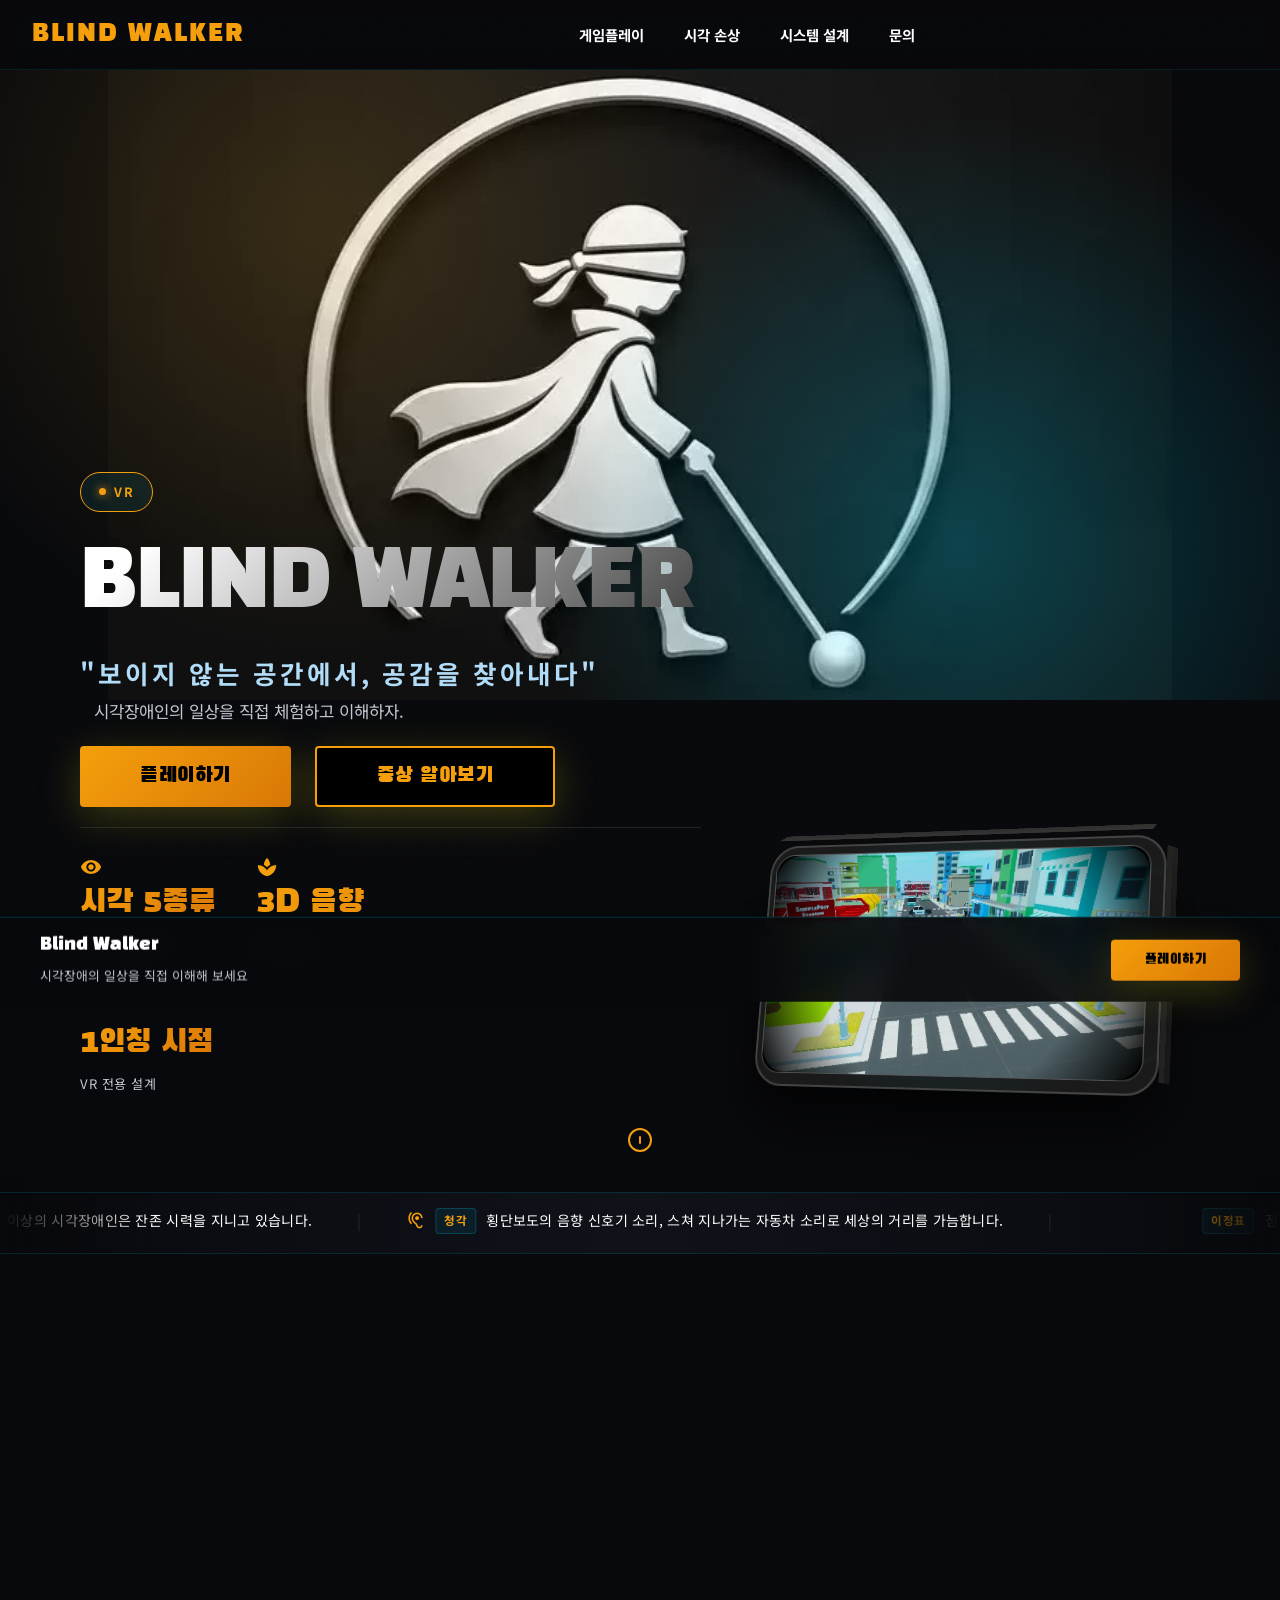
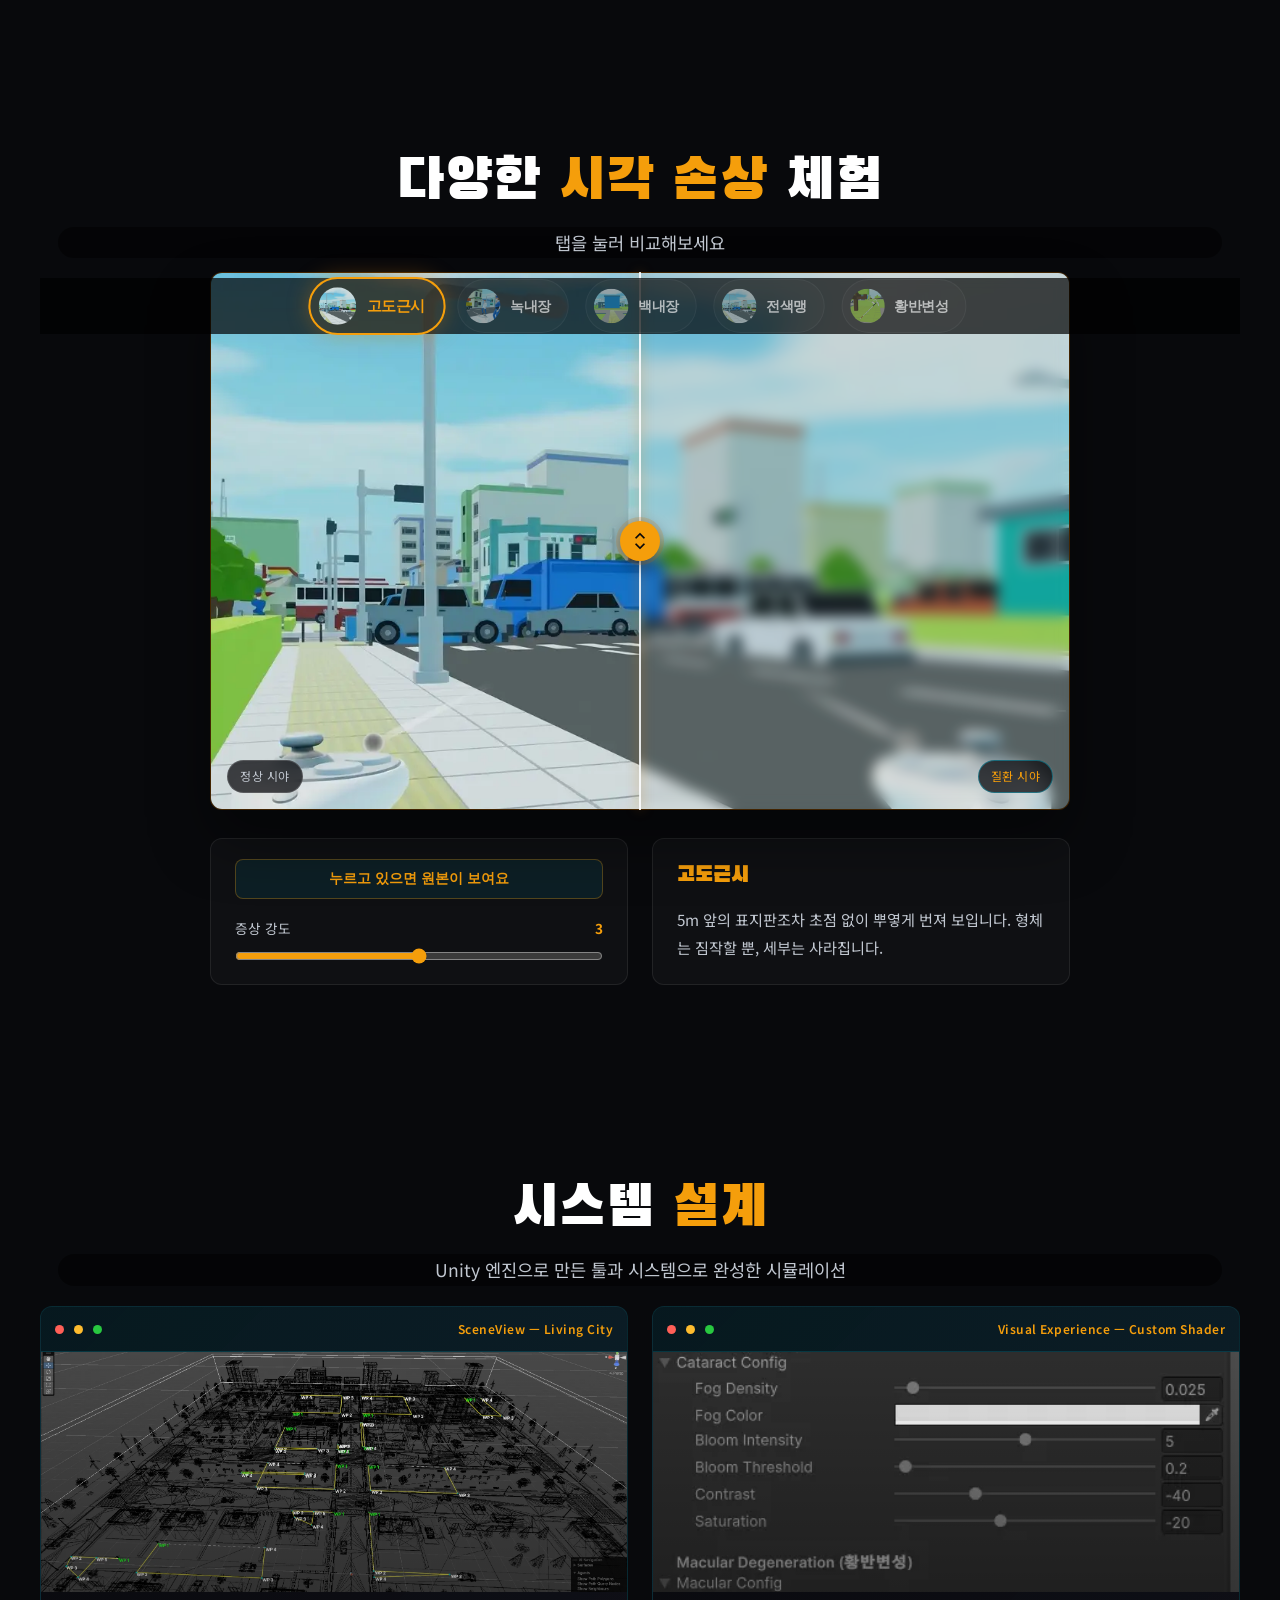
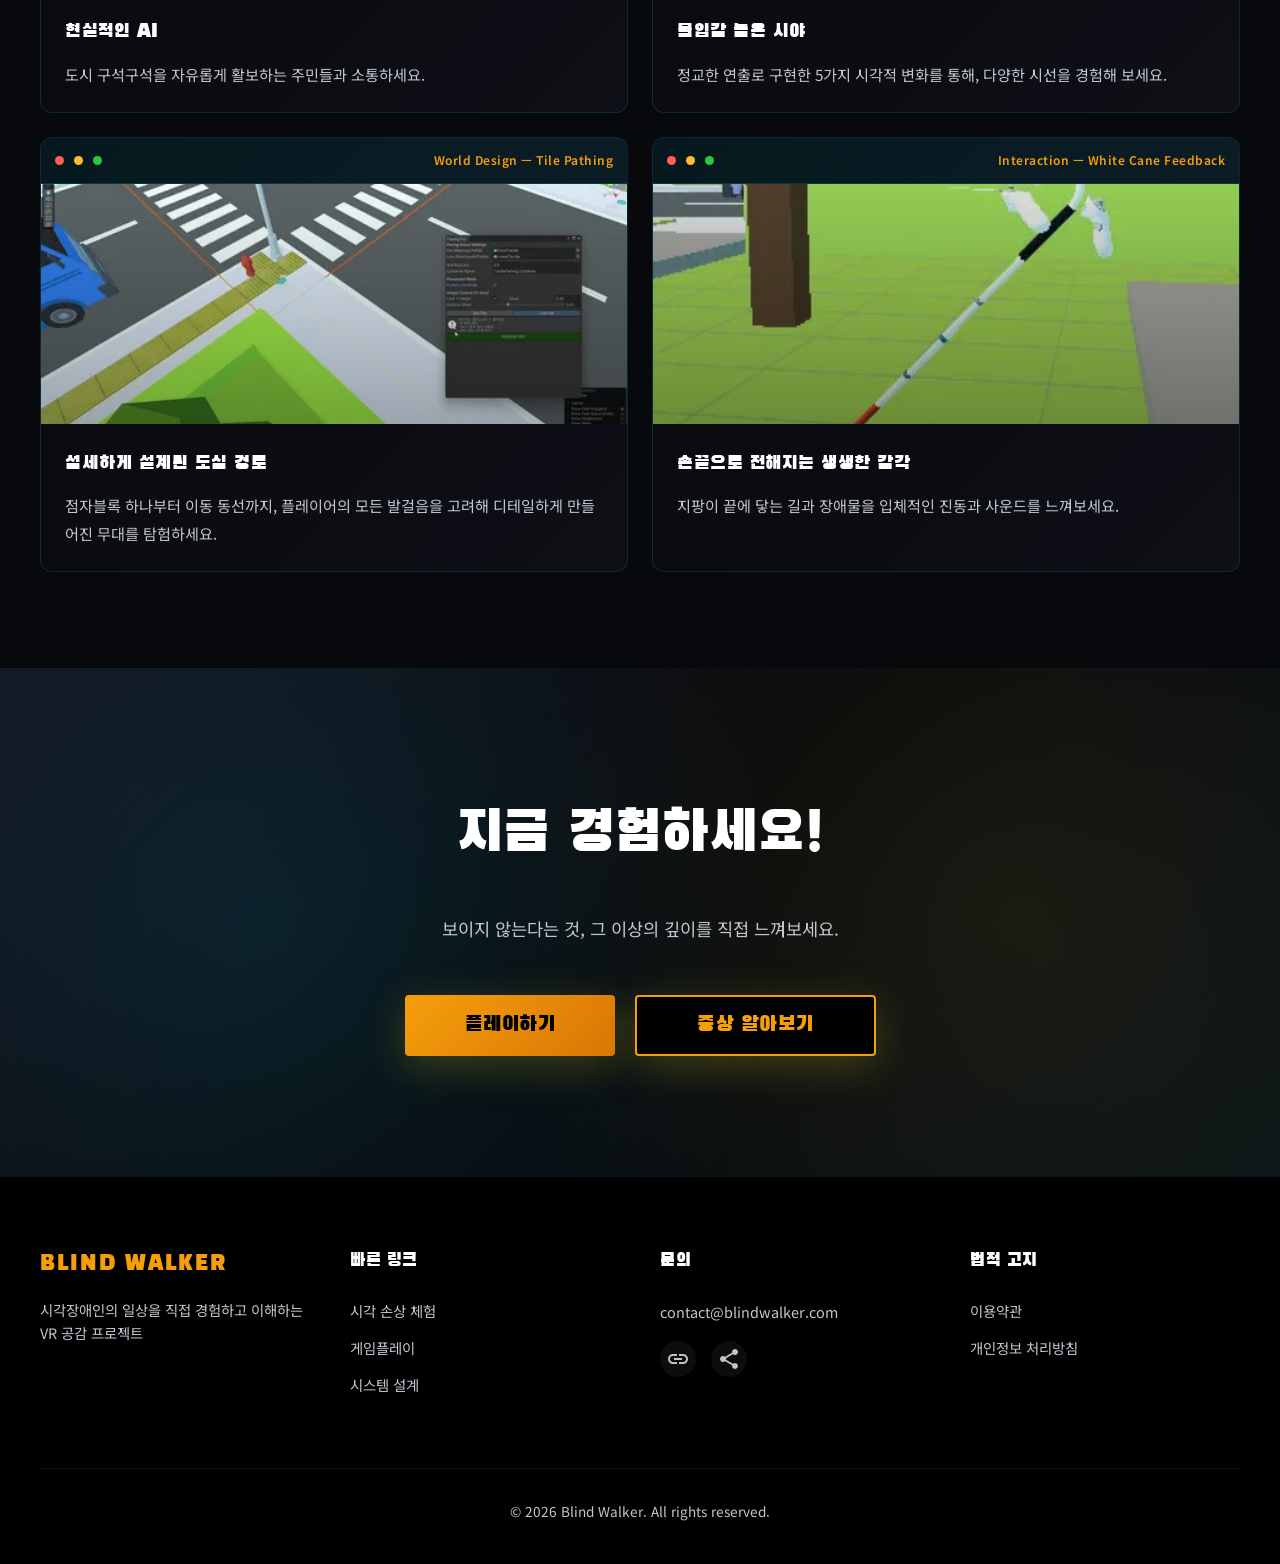
==== commit 9d72a680: "Update contents" ====
--- a/index.html
+++ b/index.html
@@ -96,36 +96,28 @@
             <span class="ticker-item">
                 <span class="material-icons">visibility</span>
                 <span class="hud-tag" data-i18n="ticker.tag.vision">잔존 시력</span>
-                <span class="ticker-text" data-i18n="ticker.content.vision">보이지 않는 것과 전혀 다르게 보이는 것, 90% 이상의 시각장애인은 잔존
-                    시력을 지니고 있습니다.</span>
+                <span class="ticker-text" data-i18n="ticker.content.vision">90% 이상의 시각장애인은 잔존 시력을 지니고 있습니다.</span>
             </span>
             <span class="divider">|</span>
             <span class="ticker-item">
                 <span class="material-icons">hearing</span>
-                <span class="hud-tag" data-i18n="ticker.tag.audio">청각 나침반</span>
+                <span class="hud-tag" data-i18n="ticker.tag.audio">청각</span>
                 <span class="ticker-text" data-i18n="ticker.content.audio">횡단보도의 음향 신호기 소리, 스쳐 지나가는 자동차 소리로 세상의 거리를
                     가늠합니다.</span>
             </span>
             <span class="divider">|</span>
             <span class="ticker-item">
                 <span class="material-icons">blind</span>
-                <span class="hud-tag" data-i18n="ticker.tag.tactile">발끝의 이정표</span>
+                <span class="hud-tag" data-i18n="ticker.tag.tactile">이정표</span>
                 <span class="ticker-text" data-i18n="ticker.content.tactile">점자 블록의 선과 점은 보이지 않는 길 위에서 안전하게 나아갈 방향을
                     알려줍니다.</span>
             </span>
             <span class="divider">|</span>
             <span class="ticker-item">
                 <span class="material-icons">report_problem</span>
-                <span class="hud-tag highlight" data-i18n="ticker.tag.obstacle">일상의 장애물</span>
-                <span class="ticker-text" data-i18n="ticker.content.obstacle">무심코 세워둔 킥보드와 쓰레기 봉투는 누군가에게는 거대한 절벽과
+                <span class="hud-tag highlight" data-i18n="ticker.tag.obstacle">장애물</span>
+                <span class="ticker-text" data-i18n="ticker.content.obstacle">무심코 세워둔 킥보드와 쓰레기 봉투는 누군가에게는 거대한 벽과
                     같습니다.</span>
-            </span>
-            <span class="divider">|</span>
-            <span class="ticker-item">
-                <span class="material-icons">favorite</span>
-                <span class="hud-tag" data-i18n="ticker.tag.empathy">새로운 공감</span>
-                <span class="ticker-text" data-i18n="ticker.content.empathy">귀를 기울이고 손끝에 집중할 때, 보이지 않던 공간에서 새로운 공감이
-                    시작됩니다.</span>
             </span>
             <span class="divider">|</span>
 
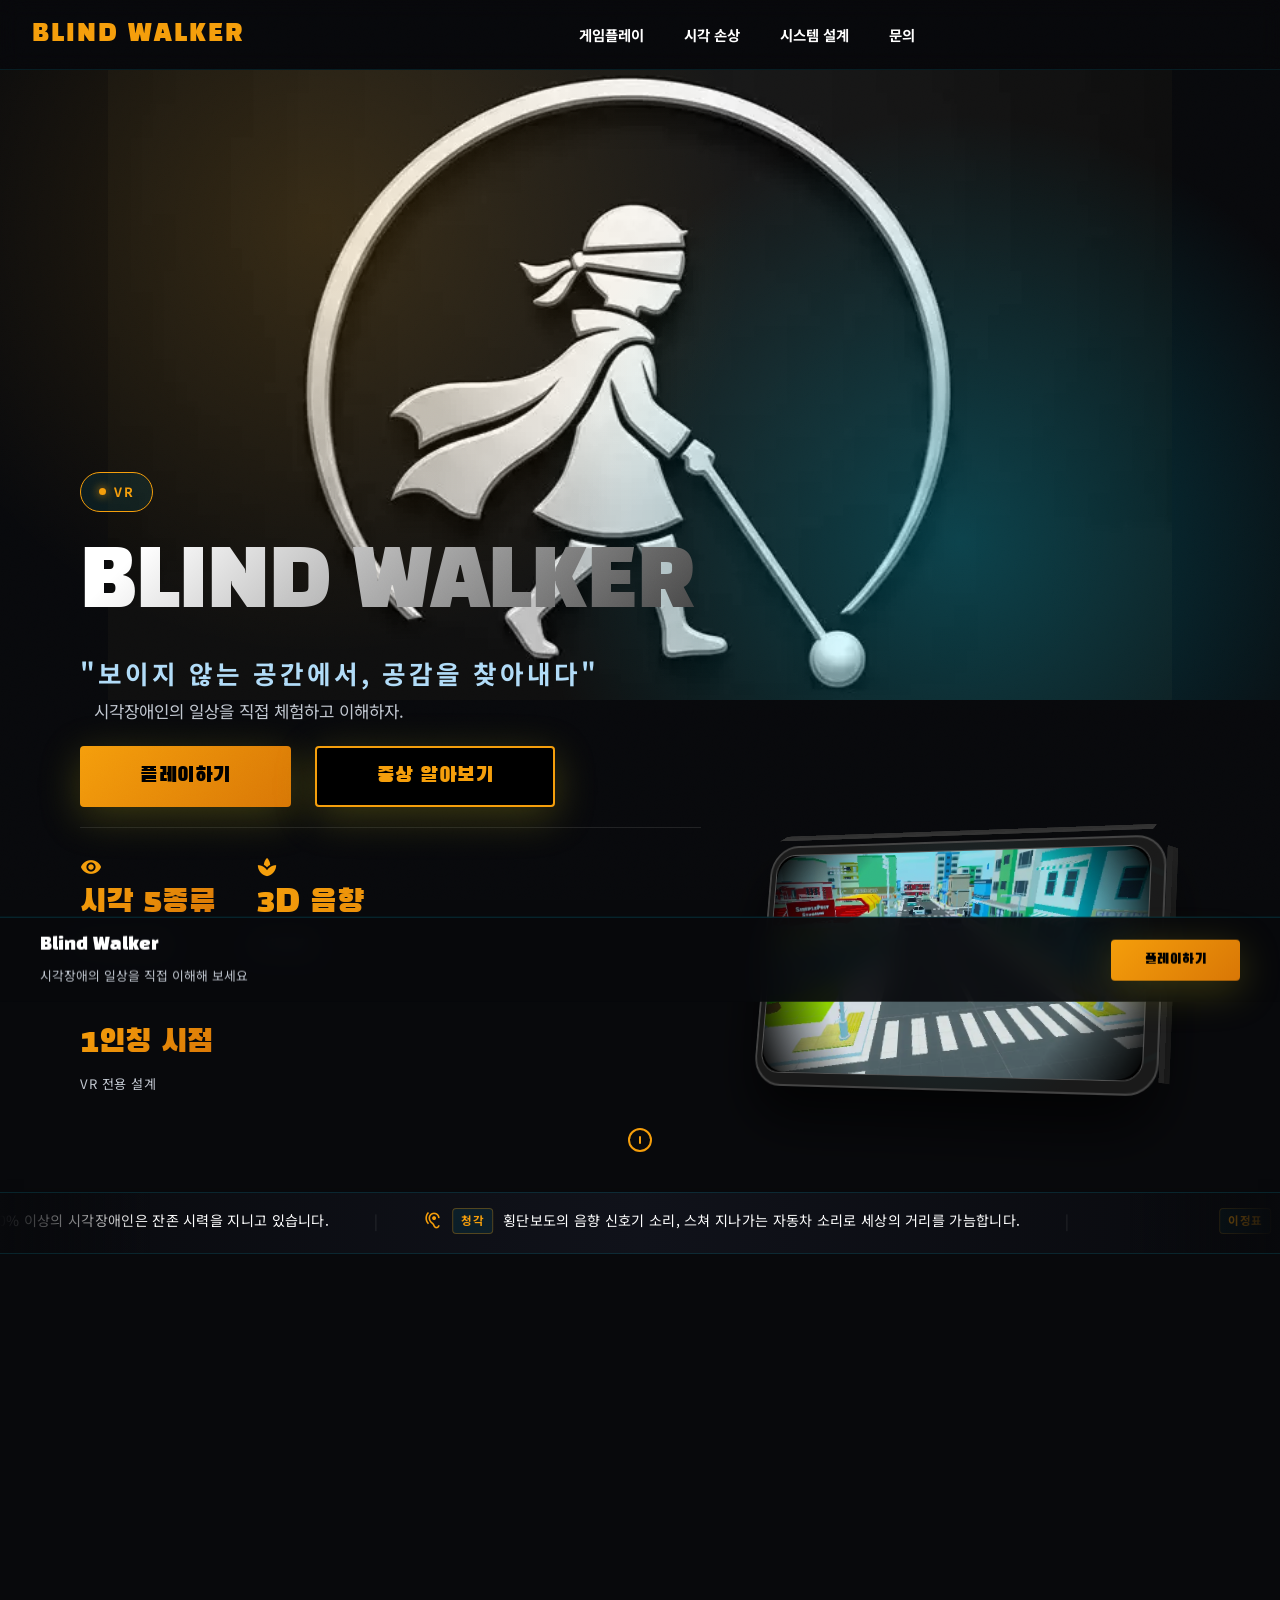
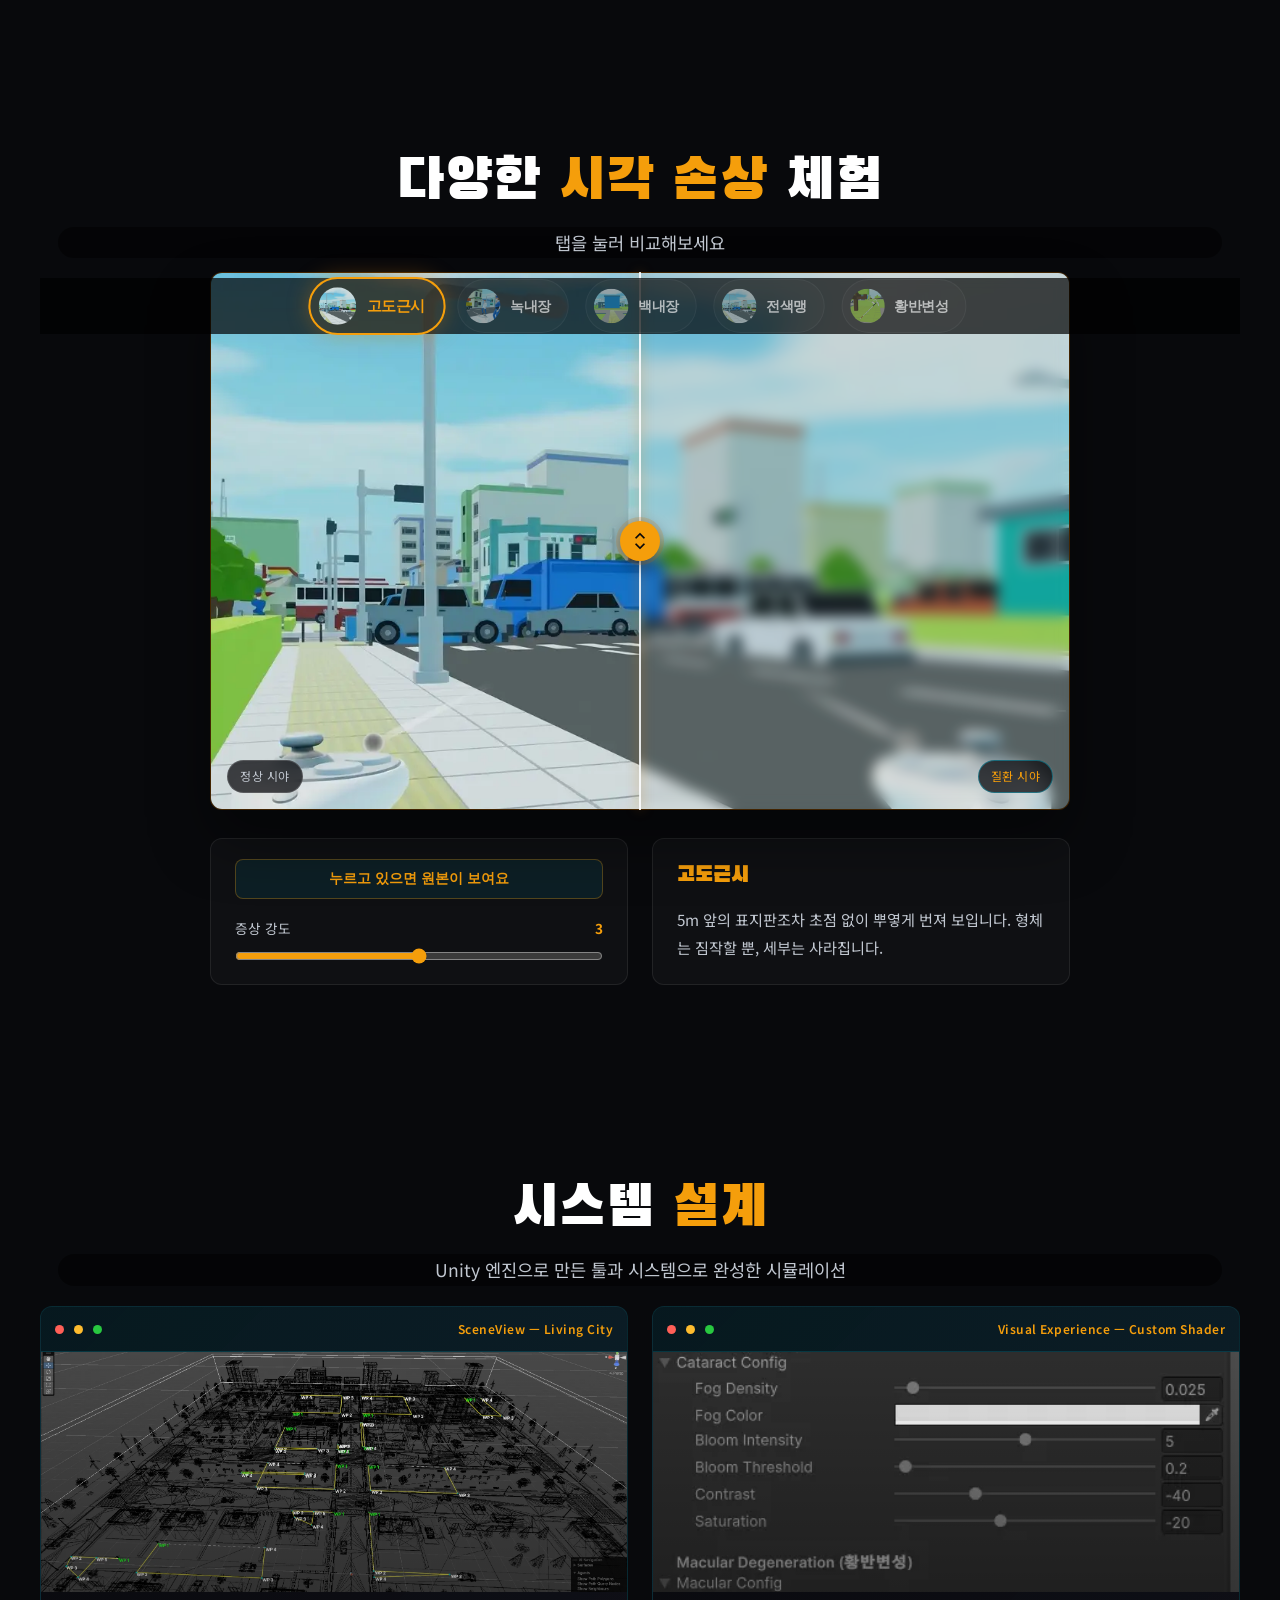
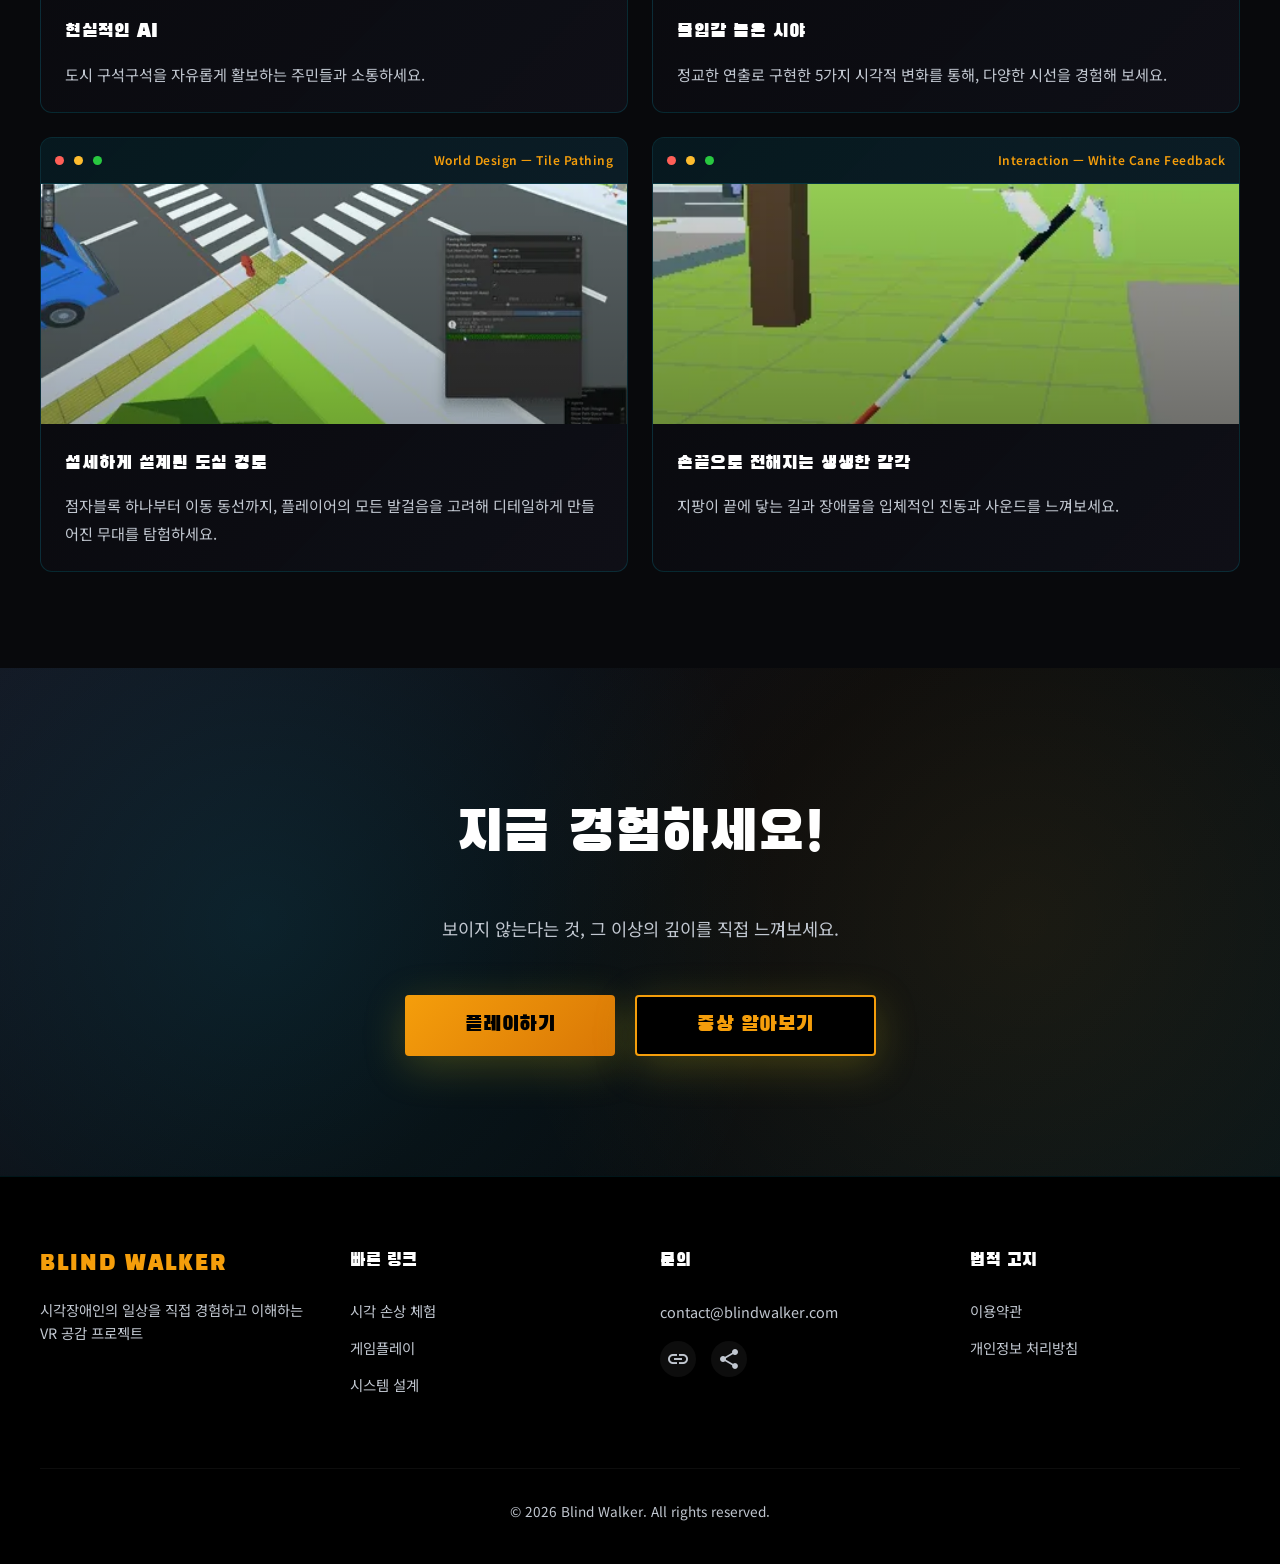
==== commit a99cf961: "Fix contents" ====
--- a/index.html
+++ b/index.html
@@ -115,9 +115,8 @@
             <span class="divider">|</span>
             <span class="ticker-item">
                 <span class="material-icons">report_problem</span>
-                <span class="hud-tag highlight" data-i18n="ticker.tag.obstacle">장애물</span>
-                <span class="ticker-text" data-i18n="ticker.content.obstacle">무심코 세워둔 킥보드와 쓰레기 봉투는 누군가에게는 거대한 벽과
-                    같습니다.</span>
+                <span class="hud-tag" data-i18n="ticker.tag.obstacle">장애물</span>
+                같습니다.</span>
             </span>
             <span class="divider">|</span>
 
--- a/style/style.css
+++ b/style/style.css
@@ -644,15 +644,10 @@
     color: var(--primary);
     padding: 2px 8px;
     border-radius: 4px;
-    border: 1px solid rgba(0, 217, 255, 0.2);
+    border: 1px solid color-mix(in srgb, var(--primary) 30%, transparent);
+    ;
     letter-spacing: 0.5px;
     white-space: nowrap;
-}
-
-.ticker-item .hud-tag.highlight {
-    background: rgba(255, 176, 32, 0.08);
-    color: var(--accent);
-    border: 1px solid rgba(255, 176, 32, 0.25);
 }
 
 .ticker-item .ticker-text {
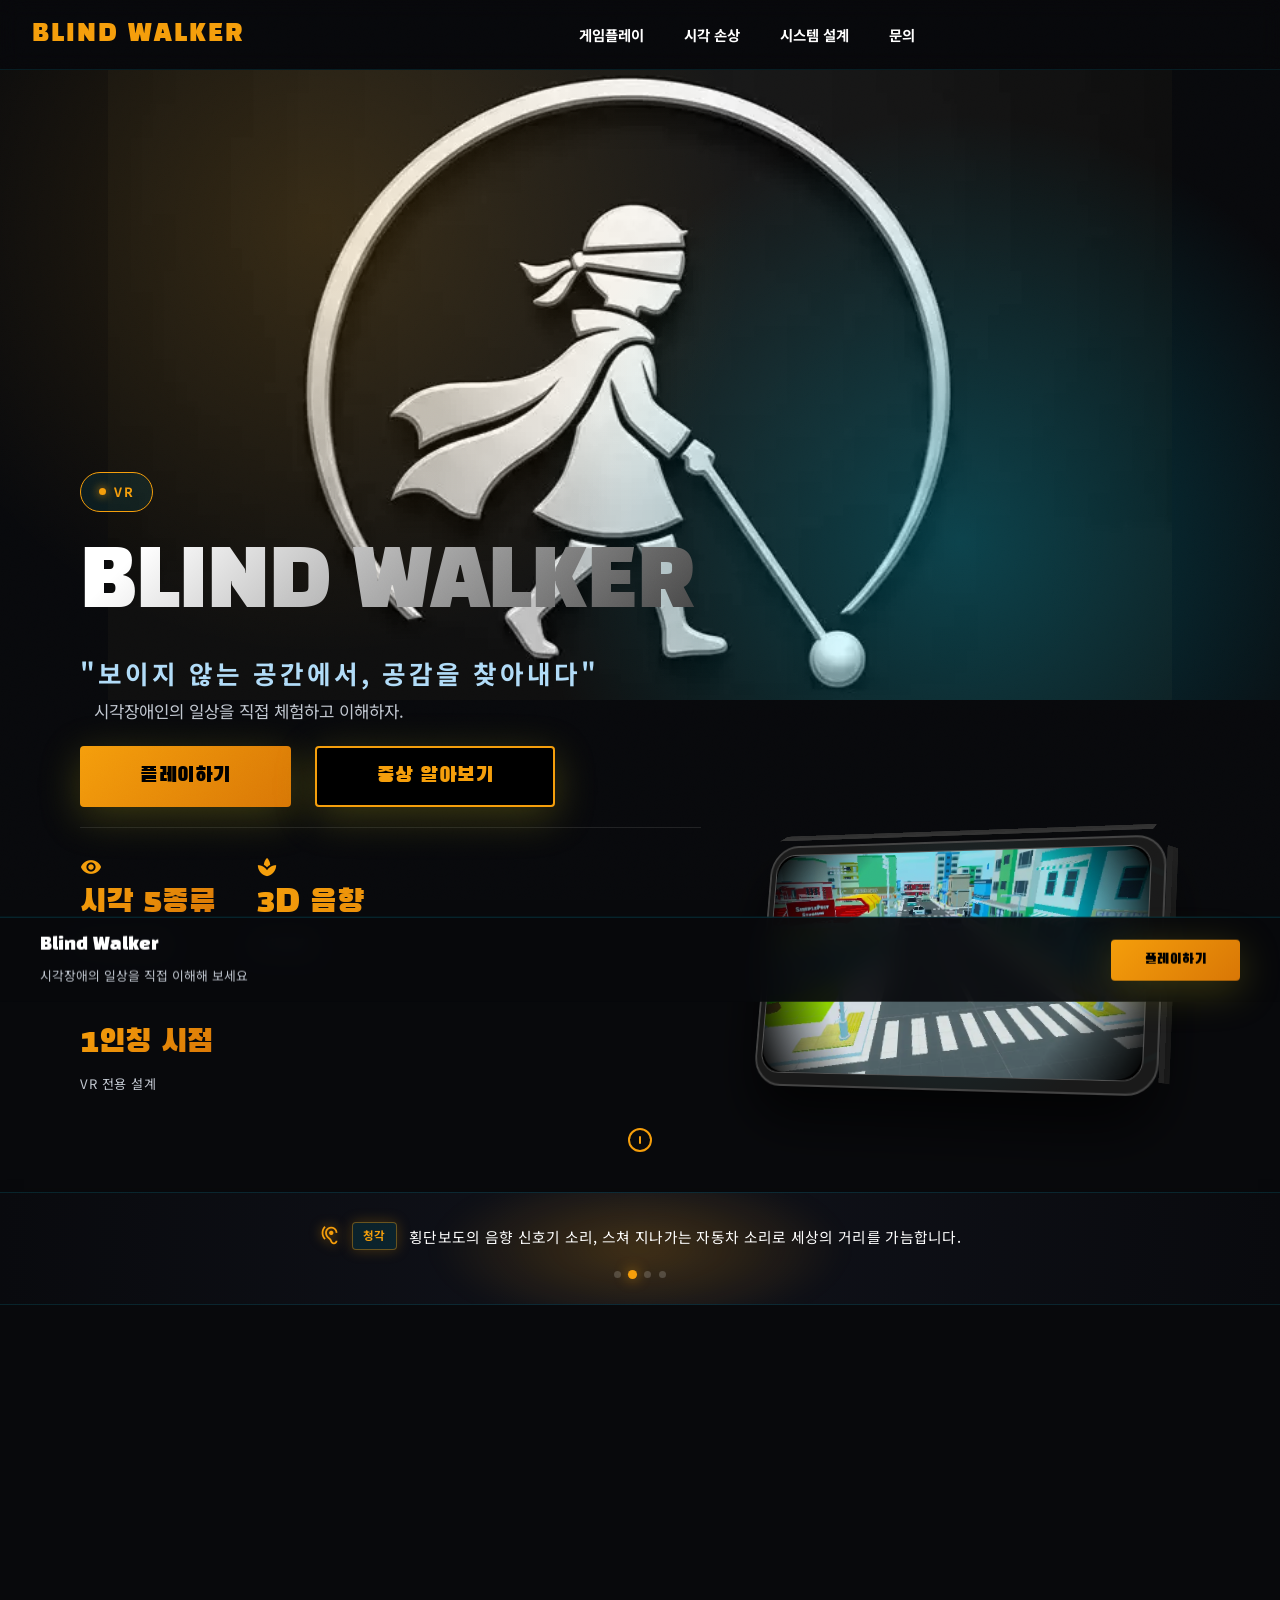
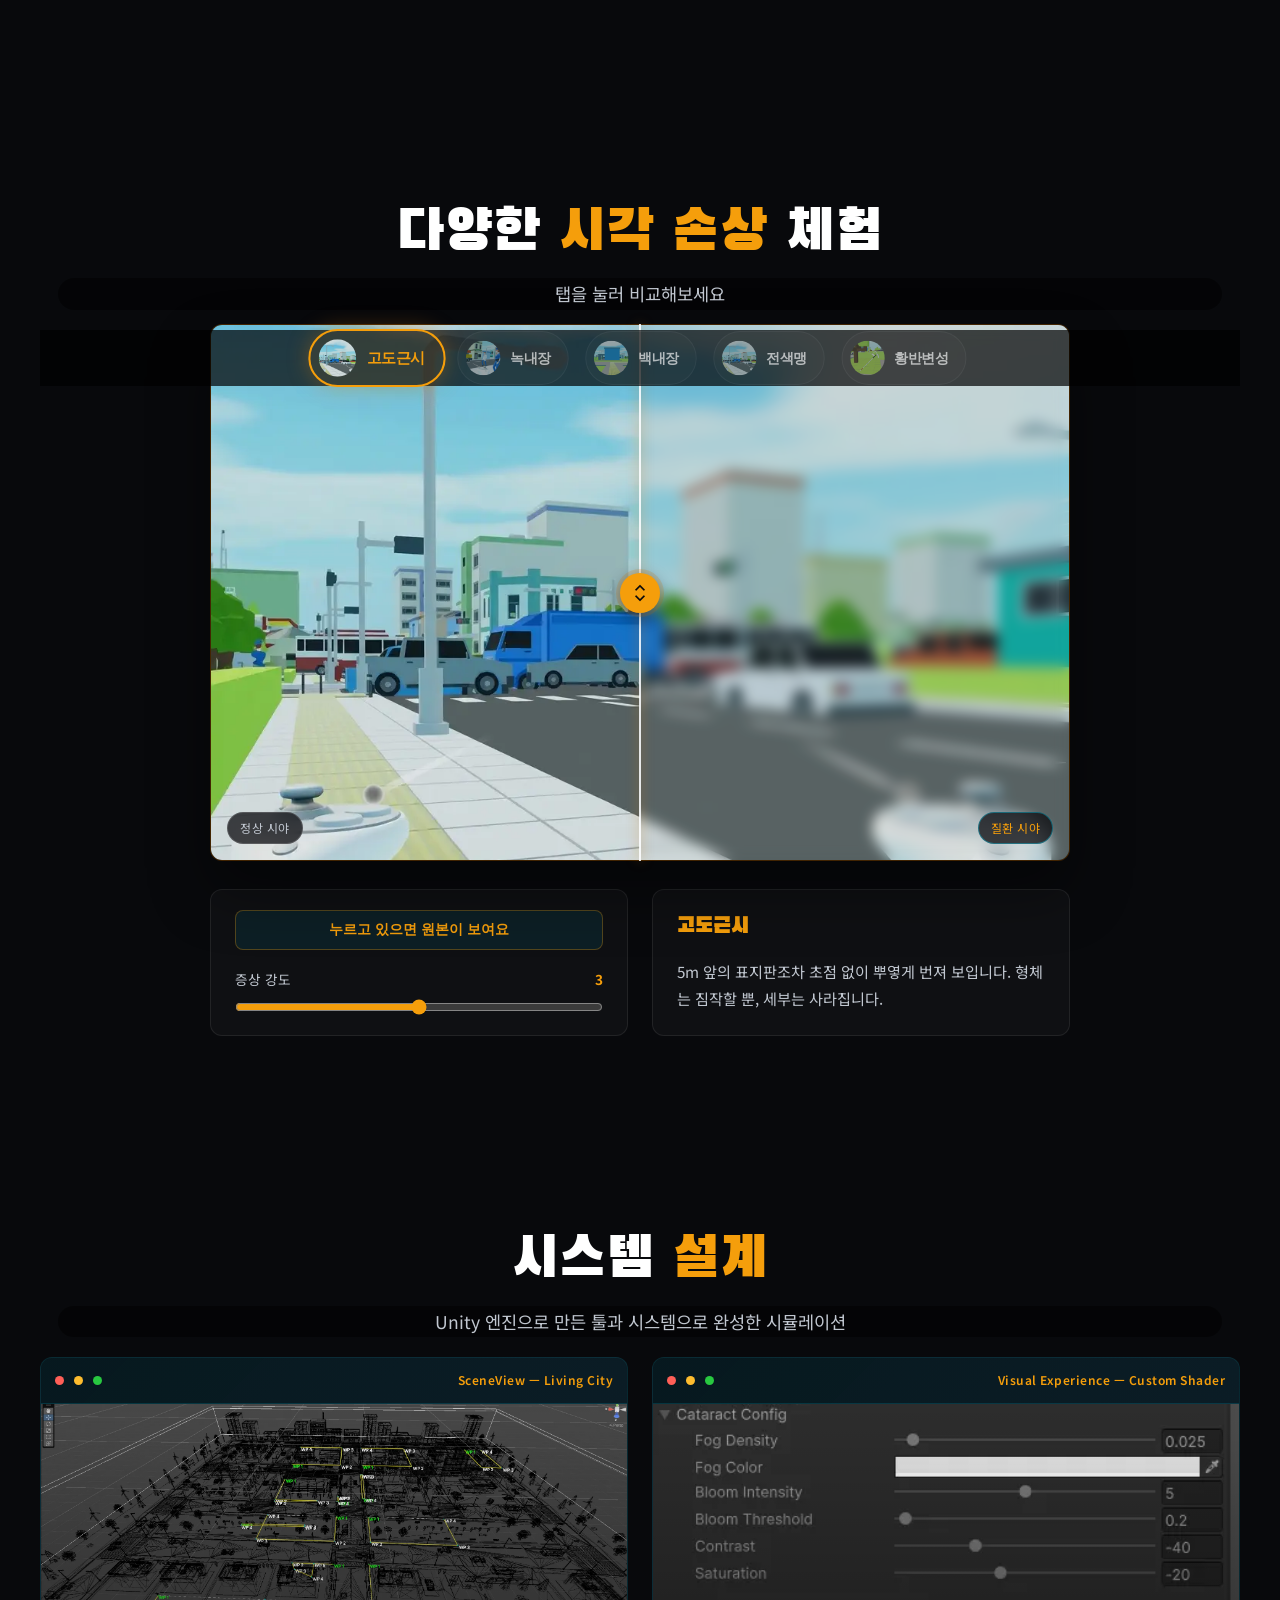
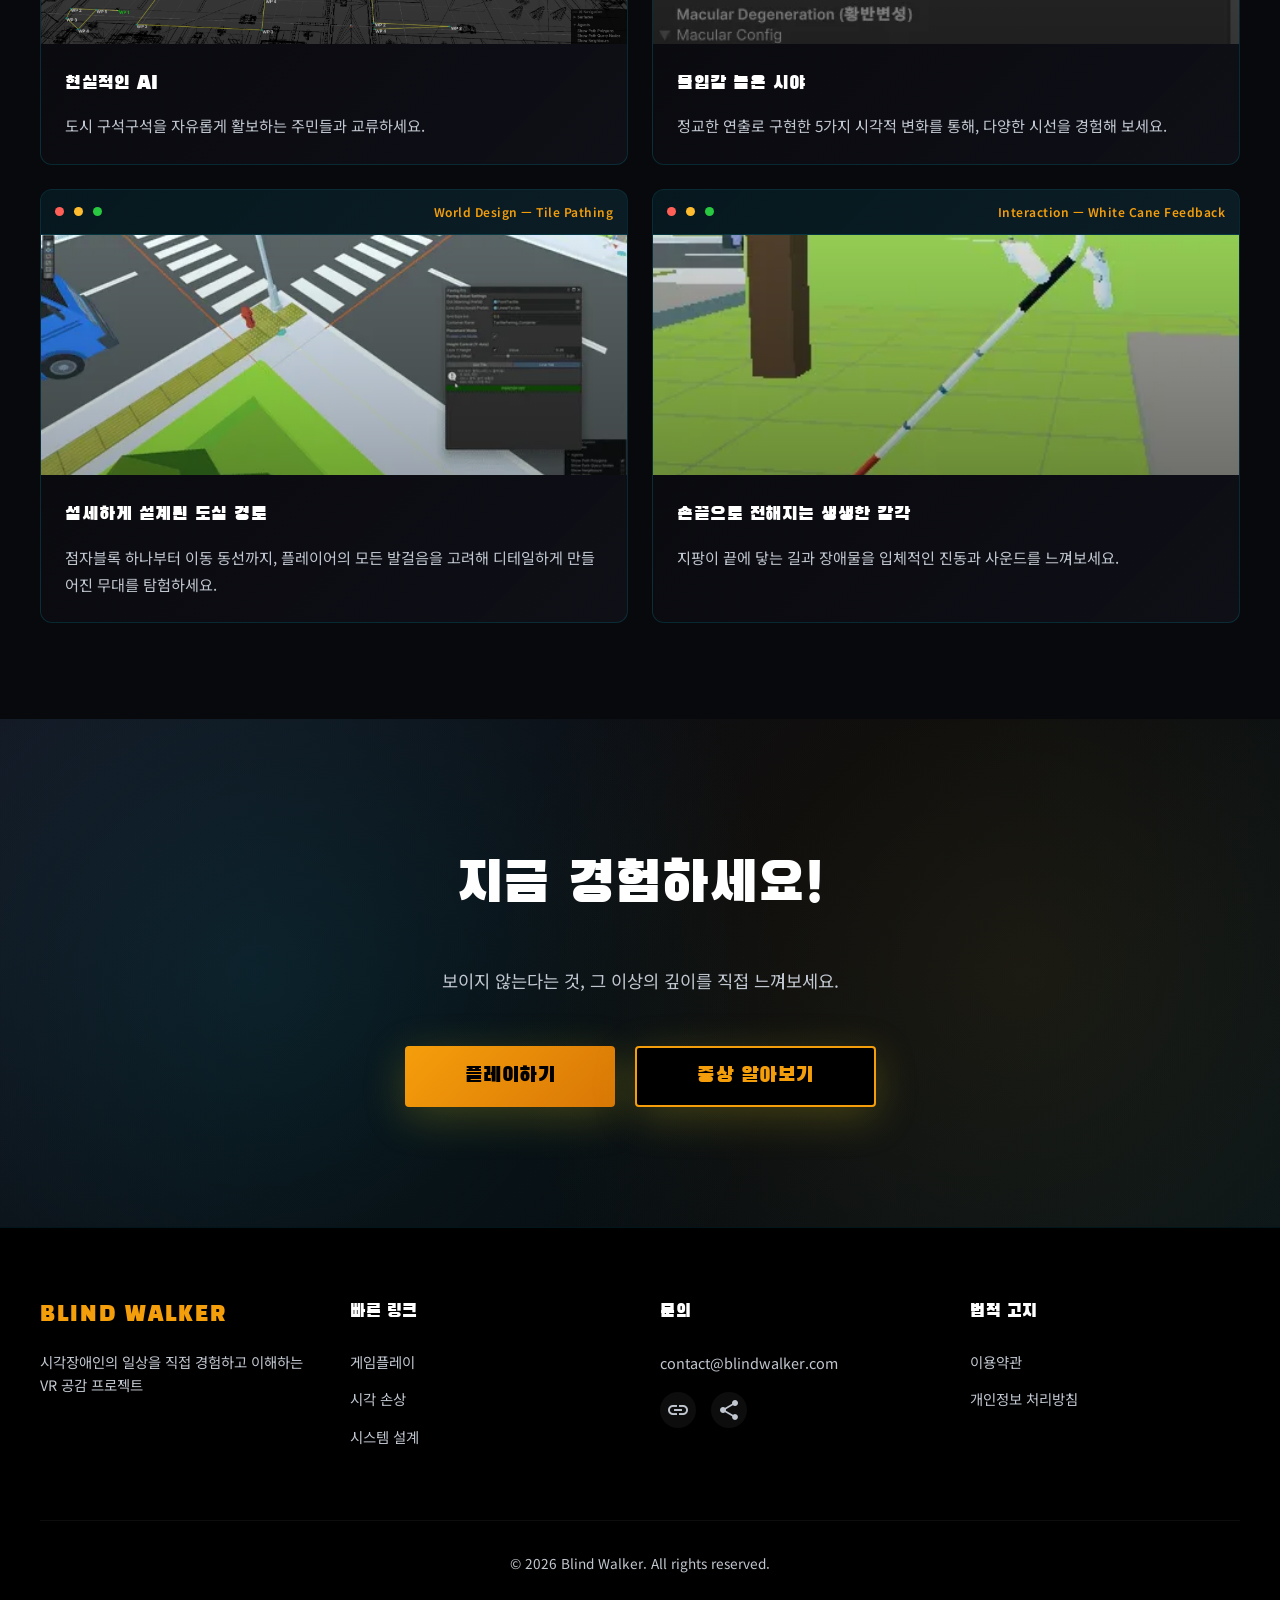
==== commit c5474d01: "Add rolling banner" ====
--- a/index.html
+++ b/index.html
@@ -25,7 +25,6 @@
         <ul>
             <li><a href="#gameplay" class="nav-main" data-i18n="nav.gameplay">게임플레이</a></li>
             <li><a href="#vision" class="nav-main" data-i18n="nav.vision">시각 손상</a></li>
-            <!--<li><a href="#experience" class="nav-main" data-i18n="nav.experience">경험</a></li>-->
             <li><a href="#dev" class="nav-main" data-i18n="nav.dev">시스템 설계</a></li>
             <li><a href="#contact" class="nav-main" data-i18n="nav.contact">문의</a></li>
         </ul>
@@ -88,38 +87,41 @@
             <div class="scroll-indicator">
                 <span></span>
             </div>
-    </section>
-
-    <div class="ticker-strip" aria-hidden="true">
-        <div class="ticker-track">
-            <!-- Set 1 -->
-            <span class="ticker-item">
+        </div>
+    </section>
+
+    <div class="spotlight-banner" aria-hidden="true">
+        <div class="spotlight-glow"></div>
+        <div class="spotlight-stage">
+            <div class="spotlight-slide is-active" data-index="0">
                 <span class="material-icons">visibility</span>
                 <span class="hud-tag" data-i18n="ticker.tag.vision">잔존 시력</span>
-                <span class="ticker-text" data-i18n="ticker.content.vision">90% 이상의 시각장애인은 잔존 시력을 지니고 있습니다.</span>
-            </span>
-            <span class="divider">|</span>
-            <span class="ticker-item">
+                <span class="spotlight-text" data-i18n="ticker.content.vision">90% 이상의 시각장애인은 잔존 시력을 지니고 있습니다.</span>
+            </div>
+            <div class="spotlight-slide" data-index="1">
                 <span class="material-icons">hearing</span>
                 <span class="hud-tag" data-i18n="ticker.tag.audio">청각</span>
-                <span class="ticker-text" data-i18n="ticker.content.audio">횡단보도의 음향 신호기 소리, 스쳐 지나가는 자동차 소리로 세상의 거리를
+                <span class="spotlight-text" data-i18n="ticker.content.audio">횡단보도의 음향 신호기 소리, 스쳐 지나가는 자동차 소리로 세상의 거리를
                     가늠합니다.</span>
-            </span>
-            <span class="divider">|</span>
-            <span class="ticker-item">
+            </div>
+            <div class="spotlight-slide" data-index="2">
                 <span class="material-icons">blind</span>
                 <span class="hud-tag" data-i18n="ticker.tag.tactile">이정표</span>
-                <span class="ticker-text" data-i18n="ticker.content.tactile">점자 블록의 선과 점은 보이지 않는 길 위에서 안전하게 나아갈 방향을
+                <span class="spotlight-text" data-i18n="ticker.content.tactile">점자 블록의 선과 점은 보이지 않는 길 위에서 안전하게 나아갈 방향을
                     알려줍니다.</span>
-            </span>
-            <span class="divider">|</span>
-            <span class="ticker-item">
+            </div>
+            <div class="spotlight-slide" data-index="3">
                 <span class="material-icons">report_problem</span>
                 <span class="hud-tag" data-i18n="ticker.tag.obstacle">장애물</span>
-                같습니다.</span>
-            </span>
-            <span class="divider">|</span>
-
+                <span class="spotlight-text" data-i18n="ticker.content.obstacle">무심코 세워둔 킥보드와 쓰레기 봉투, 누군가에게는 거대한 벽과
+                    같습니다.</span>
+            </div>
+        </div>
+        <div class="spotlight-dots">
+            <button class="spotlight-dot is-active" data-index="0" aria-label="1"></button>
+            <button class="spotlight-dot" data-index="1" aria-label="2"></button>
+            <button class="spotlight-dot" data-index="2" aria-label="3"></button>
+            <button class="spotlight-dot" data-index="3" aria-label="4"></button>
         </div>
     </div>
 
@@ -237,51 +239,7 @@
             </div>
         </div>
     </section>
-    <!--
-    <section id="experience" class="section section-dark">
-        <div class="container">
-            <div class="section-header reveal">
-                <h2 class="section-title" data-i18n-html="experience.sectionTitle">현실적인 <span>경험</span></h2>
-                <p class="section-subtitle" data-i18n="experience.sectionSubtitle">음향, 촉각, 공간 감각으로 만든 몰입형 시뮬레이션</p>
-            </div>
-            <div class="experience-grid">
-                <div class="experience-content reveal">
-                    <h3 data-i18n="experience.heading">감각 기반 내비게이션</h3>
-                    <p data-i18n-html="experience.body">
-                        제한된 시각 정보와 음향, 진동으로 길을 찾아 이동합니다.<br>
-                        횡단보도의 신호음, 도시의 소음, 그리고 지팡이의 감각을 통해
-                        공간을 인지하고 이동하는 경험을 해보세요.
-                    </p>
-                    <div class="feature-grid">
-                        <div class="feature-item">
-                            <div class="feature-item-icon"><span class="material-icons">spatial_audio</span></div>
-                            <div class="feature-item-title" data-i18n="experience.feature1.title">3D 음향 시스템</div>
-                            <div class="feature-item-desc" data-i18n="experience.feature1.desc">공간감을 표현하는 리얼한 음향</div>
-                        </div>
-                        <div class="feature-item">
-                            <div class="feature-item-icon"><span class="material-icons">location_on</span></div>
-                            <div class="feature-item-title" data-i18n="experience.feature2.title">도시 환경</div>
-                            <div class="feature-item-desc" data-i18n="experience.feature2.desc">현실적인 시뮬레이션</div>
-                        </div>
-                        <div class="feature-item">
-                            <div class="feature-item-icon"><span class="material-icons">touch_app</span></div>
-                            <div class="feature-item-title" data-i18n="experience.feature3.title">촉각 피드백</div>
-                            <div class="feature-item-desc" data-i18n="experience.feature3.desc">점자블록의 진동 감각</div>
-                        </div>
-                        <div class="feature-item">
-                            <div class="feature-item-icon"><span class="material-icons">navigation</span></div>
-                            <div class="feature-item-title" data-i18n="experience.feature4.title">방향 감각</div>
-                            <div class="feature-item-desc" data-i18n="experience.feature4.desc">청각으로 방향을 인지</div>
-                        </div>
-                    </div>
-                </div>
-                <div class="experience-image reveal">
-                    <img src="images/NPC_grid.webp" alt="AI 내비게이션 경로 시스템" data-i18n-alt="alt.npcGrid">
-                </div>
-            </div>
-        </div>
-    </section>
-    -->
+
     <section id="dev" class="section section-dark">
         <div class="container">
             <div class="section-header reveal">
@@ -299,7 +257,7 @@
                     </div>
                     <div class="dev-card-body">
                         <h4 data-i18n="dev.card1.title">현실적인 AI</h4>
-                        <p data-i18n="dev.card1.desc">도시 구석구석을 자유롭게 활보하는 주민들과 소통하세요.</p>
+                        <p data-i18n="dev.card1.desc">도시 구석구석을 자유롭게 활보하는 주민들과 교류하세요.</p>
                     </div>
                 </div>
                 <div class="dev-card reveal">
@@ -374,8 +332,8 @@
                 <div class="footer-section">
                     <h4 data-i18n="footer.quickLinks">빠른 링크</h4>
                     <ul class="footer-links-list">
-                        <li><a href="#vision" data-i18n="footer.linkVision">시각 손상 체험</a></li>
                         <li><a href="#gameplay" data-i18n="nav.gameplay">게임플레이</a></li>
+                        <li><a href="#vision" data-i18n="footer.linkVision">시각 손상</a></li>
                         <li><a href="#dev" data-i18n="nav.dev">시스템 설계</a></li>
                     </ul>
                 </div>
--- a/style/style.css
+++ b/style/style.css
@@ -578,88 +578,139 @@
     animation: scroll 1.5s infinite;
 }
 
-/* ===== TICKER STRIP ===== */
-.ticker-strip {
+/* ===== SPOTLIGHT ROLLING BANNER ===== */
+.spotlight-banner {
     position: relative;
     background: linear-gradient(90deg, #090a0e 0%, #10121a 50%, #090a0e 100%);
     border-top: 1px solid rgba(0, 217, 255, 0.12);
     border-bottom: 1px solid rgba(0, 217, 255, 0.12);
-    padding: 15px 0;
+    padding: 22px 0 26px;
     overflow: hidden;
-    white-space: nowrap;
     box-shadow: 0 4px 15px rgba(0, 0, 0, 0.25);
-}
-
-.ticker-strip::before,
-.ticker-strip::after {
-    content: '';
-    position: absolute;
-    top: 0;
-    bottom: 0;
-    width: 150px;
-    z-index: 2;
+    display: flex;
+    flex-direction: column;
+    align-items: center;
+    gap: 14px;
+}
+
+/* Pulsing spotlight glow centered behind the active slide */
+.spotlight-glow {
+    position: absolute;
+    top: 50%;
+    left: 50%;
+    width: 420px;
+    height: 160px;
+    transform: translate(-50%, -50%);
+    background: radial-gradient(ellipse at center, color-mix(in srgb, var(--primary) 22%, transparent) 0%, rgba(0, 217, 255, 0) 70%);
+    filter: blur(10px);
     pointer-events: none;
-}
-
-.ticker-strip::before {
-    left: 0;
-    background: linear-gradient(90deg, var(--dark) 0%, rgba(8, 9, 12, 0) 100%);
-}
-
-.ticker-strip::after {
-    right: 0;
-    background: linear-gradient(-90deg, var(--dark) 0%, rgba(8, 9, 12, 0) 100%);
-}
-
-.ticker-track {
-    display: inline-flex;
+    animation: spotlightPulse 3.2s ease-in-out infinite;
+}
+
+@keyframes spotlightPulse {
+
+    0%,
+    100% {
+        opacity: 0.55;
+        transform: translate(-50%, -50%) scale(0.94);
+    }
+
+    50% {
+        opacity: 1;
+        transform: translate(-50%, -50%) scale(1.04);
+    }
+}
+
+.spotlight-stage {
+    position: relative;
+    width: 100%;
+    max-width: 780px;
+    min-height: 42px;
+    padding: 0 20px;
+}
+
+.spotlight-slide {
+    position: absolute;
+    inset: 0;
+    display: flex;
     align-items: center;
-    gap: 40px;
-}
-
-.ticker-track:hover {
-    animation-play-state: paused;
-}
-
-.ticker-item {
-    display: inline-flex;
-    align-items: center;
-    gap: 10px;
-    font-size: 0.88rem;
+    justify-content: center;
+    gap: 12px;
+    flex-wrap: wrap;
+    text-align: center;
+    font-size: 0.92rem;
     font-weight: 500;
     letter-spacing: 0.3px;
     color: var(--text-sub);
-}
-
-.ticker-item .material-icons {
-    font-size: 1.2rem;
+    opacity: 0;
+    transform: translateY(16px);
+    pointer-events: none;
+    transition: opacity 0.6s ease, transform 0.6s ease;
+}
+
+.spotlight-slide.is-active {
+    opacity: 1;
+    transform: translateY(0);
+    pointer-events: auto;
+}
+
+.spotlight-slide.is-leaving {
+    opacity: 0;
+    transform: translateY(-16px);
+}
+
+.spotlight-slide .material-icons {
+    font-size: 1.3rem;
     color: var(--primary);
     vertical-align: middle;
-}
-
-.ticker-item .hud-tag {
+    text-shadow: 0 0 12px color-mix(in srgb, var(--primary) 60%, transparent);
+}
+
+.spotlight-slide .hud-tag {
     font-size: 0.72rem;
     font-weight: 700;
-    background: rgba(0, 217, 255, 0.08);
-    color: var(--primary);
-    padding: 2px 8px;
+    background: rgba(0, 217, 255, 0.1);
+    color: var(--primary);
+    padding: 3px 10px;
     border-radius: 4px;
-    border: 1px solid color-mix(in srgb, var(--primary) 30%, transparent);
-    ;
+    border: 1px solid color-mix(in srgb, var(--primary) 40%, transparent);
     letter-spacing: 0.5px;
     white-space: nowrap;
-}
-
-.ticker-item .ticker-text {
+    box-shadow: 0 0 14px color-mix(in srgb, var(--primary) 25%, transparent);
+}
+
+.spotlight-slide .spotlight-text {
     color: var(--text);
     font-weight: 400;
 }
 
-.divider {
-    color: rgba(255, 255, 255, 0.15);
-    font-weight: 300;
-    font-size: 0.95rem;
-    margin: 0 5px;
+.spotlight-dots {
+    position: relative;
+    display: flex;
+    align-items: center;
+    gap: 8px;
+    z-index: 1;
+}
+
+.spotlight-dot {
+    width: 7px;
+    height: 7px;
+    border-radius: 50%;
+    border: none;
+    background: rgba(255, 255, 255, 0.18);
+    cursor: pointer;
+    padding: 0;
+    transition: background 0.3s ease, transform 0.3s ease, box-shadow 0.3s ease;
+}
+
+.spotlight-dot:hover {
+    background: color-mix(in srgb, var(--primary) 50%, transparent);
+}
+
+.spotlight-dot.is-active {
+    background: var(--primary);
+    transform: scale(1.3);
+    box-shadow: 0 0 10px color-mix(in srgb, var(--primary) 70%, transparent);
 }
 
 /* ===== SECTIONS ===== */
@@ -1968,8 +2019,13 @@
         animation: none;
     }
 
-    .ticker-track {
-        animation-duration: 40s;
+    .spotlight-slide {
+        font-size: 0.82rem;
+    }
+
+    .spotlight-glow {
+        width: 300px;
+        height: 130px;
     }
 
     .stats-grid {
@@ -1981,7 +2037,7 @@
 }
 
 @media print {
-    .ticker-strip {
+    .spotlight-banner {
         display: none;
     }
 }
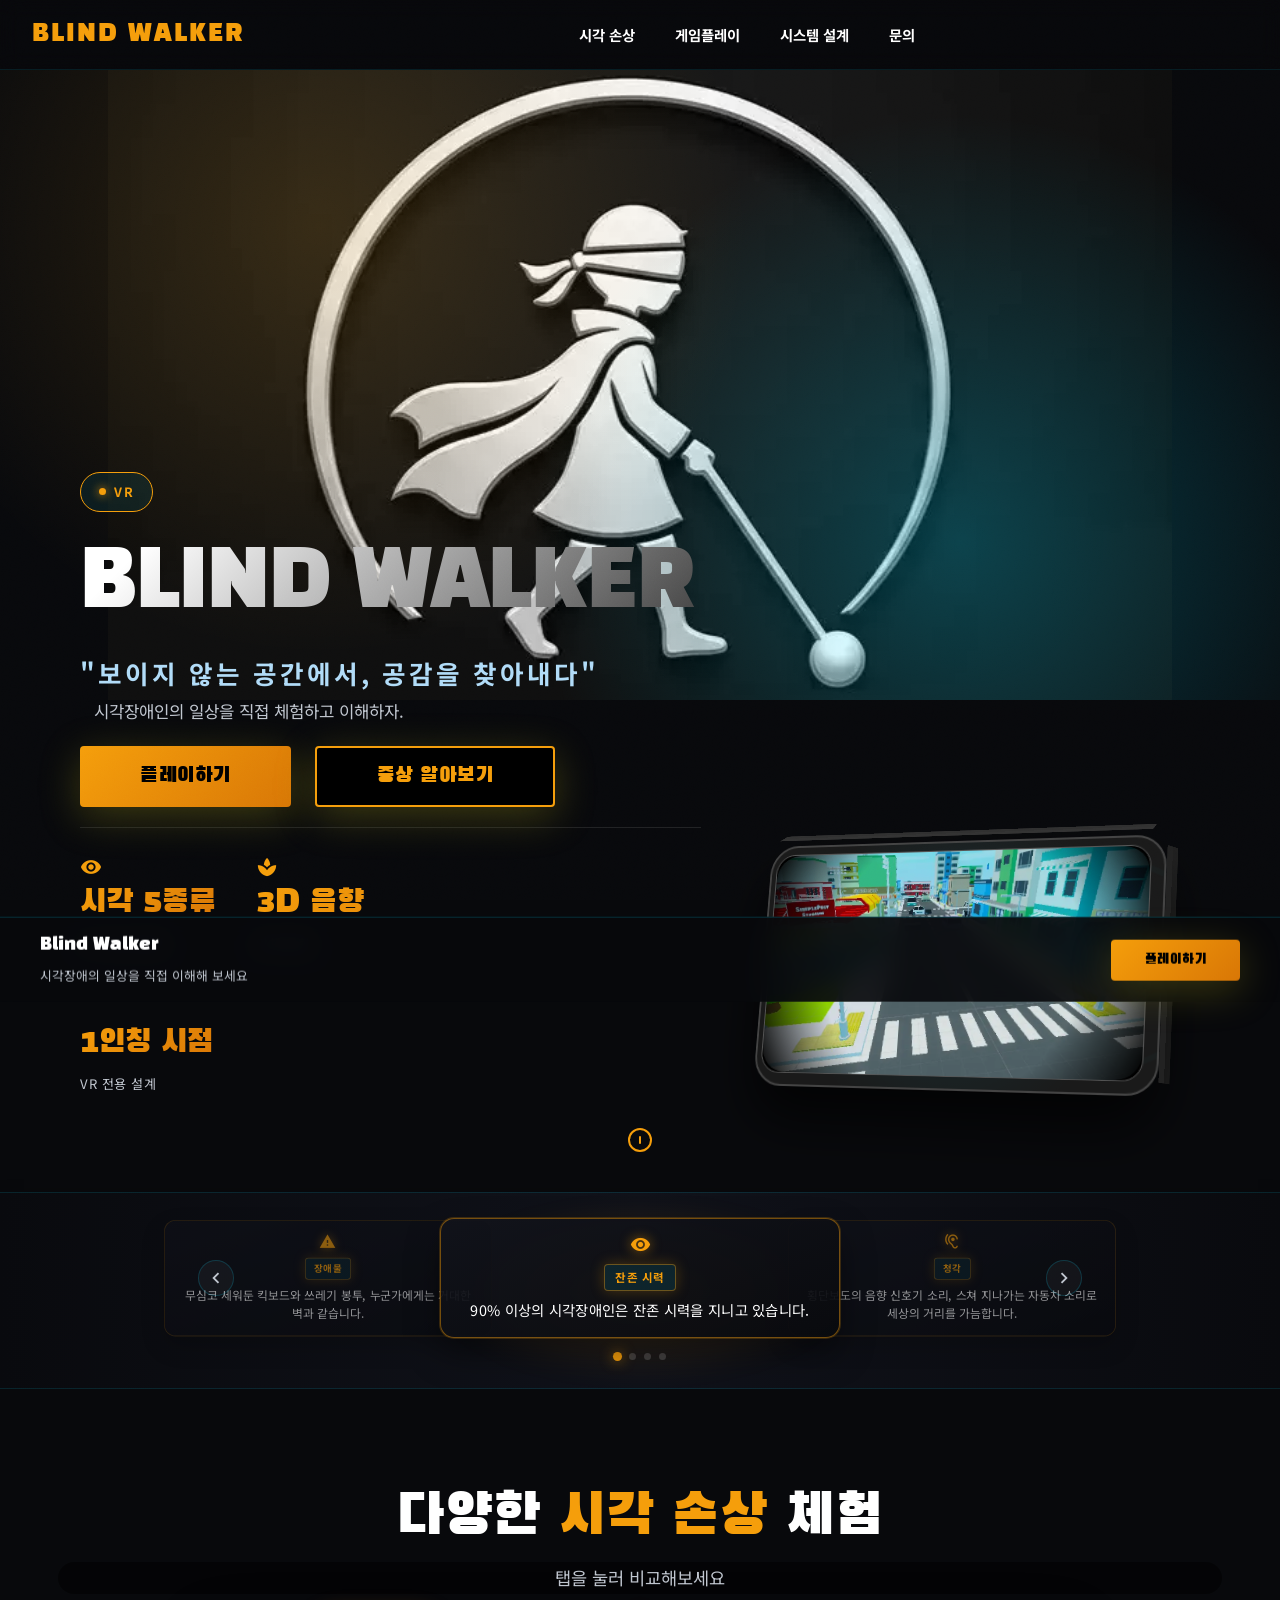
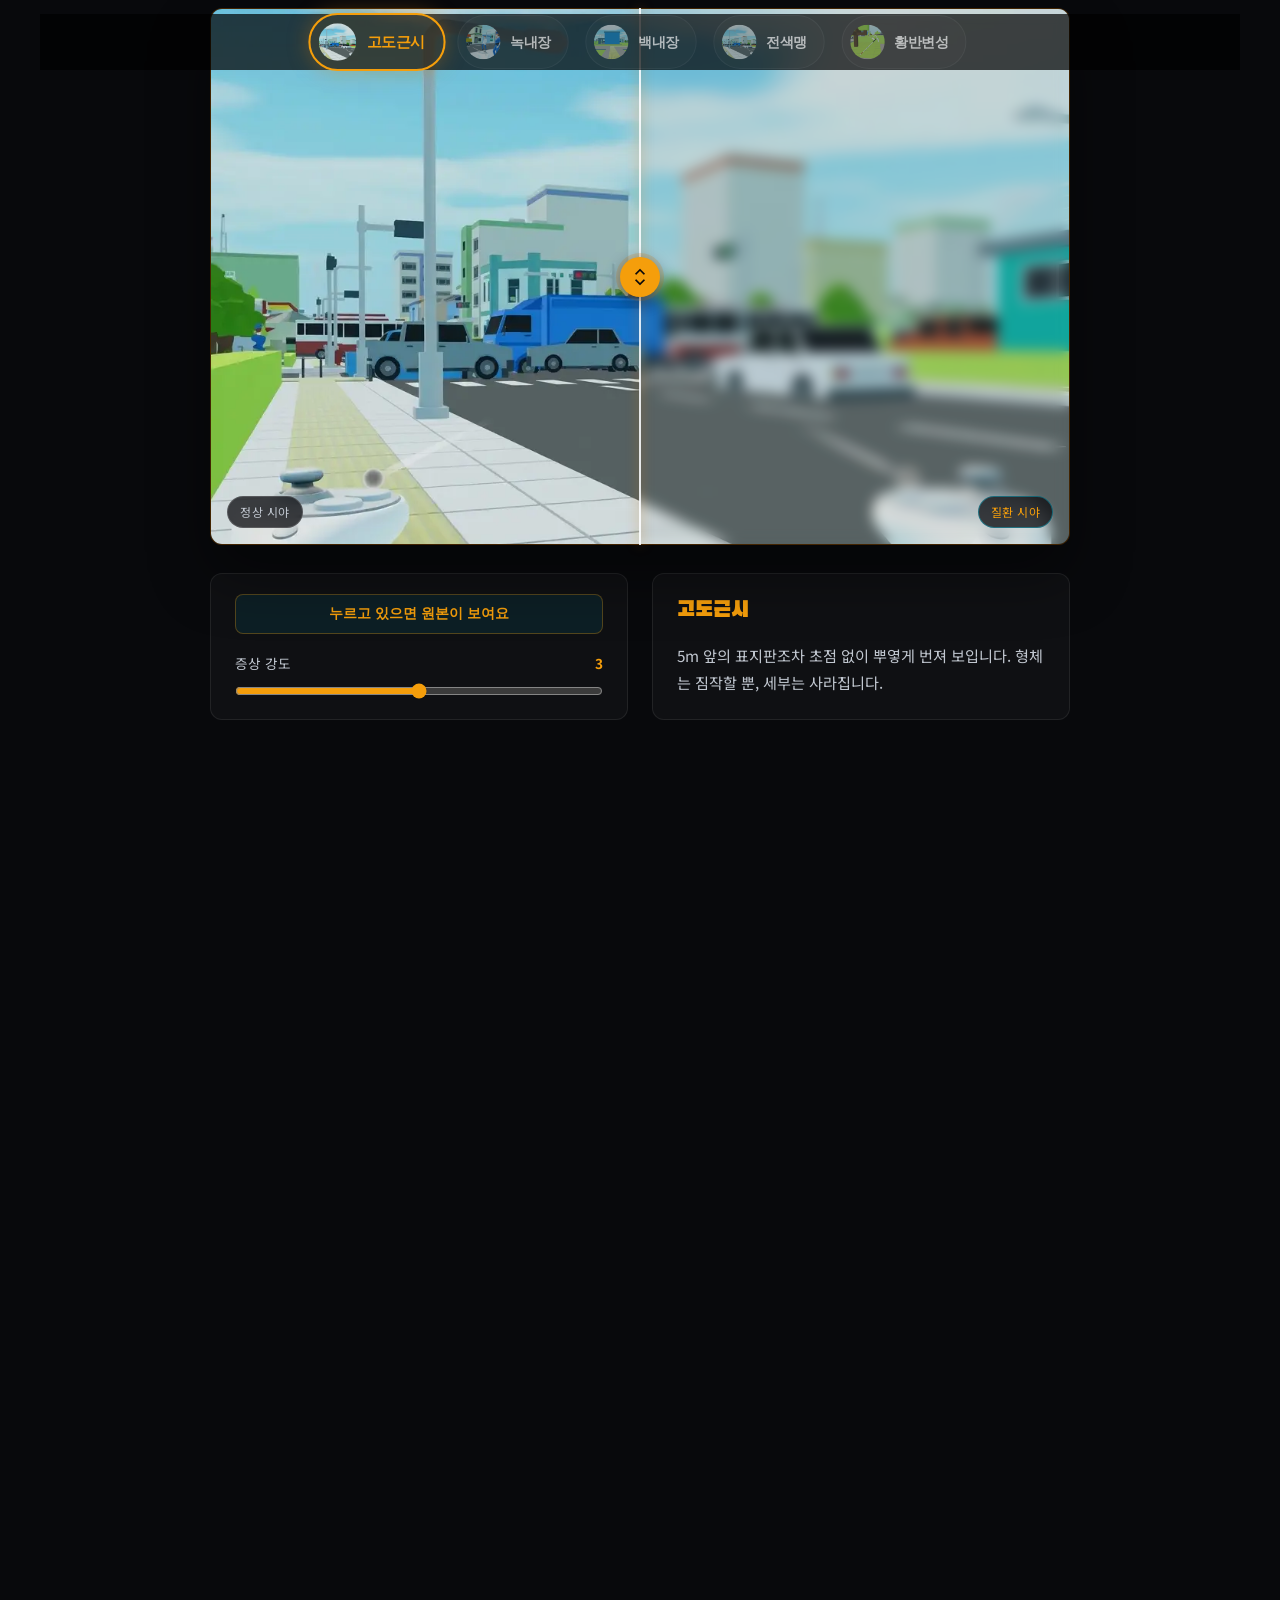
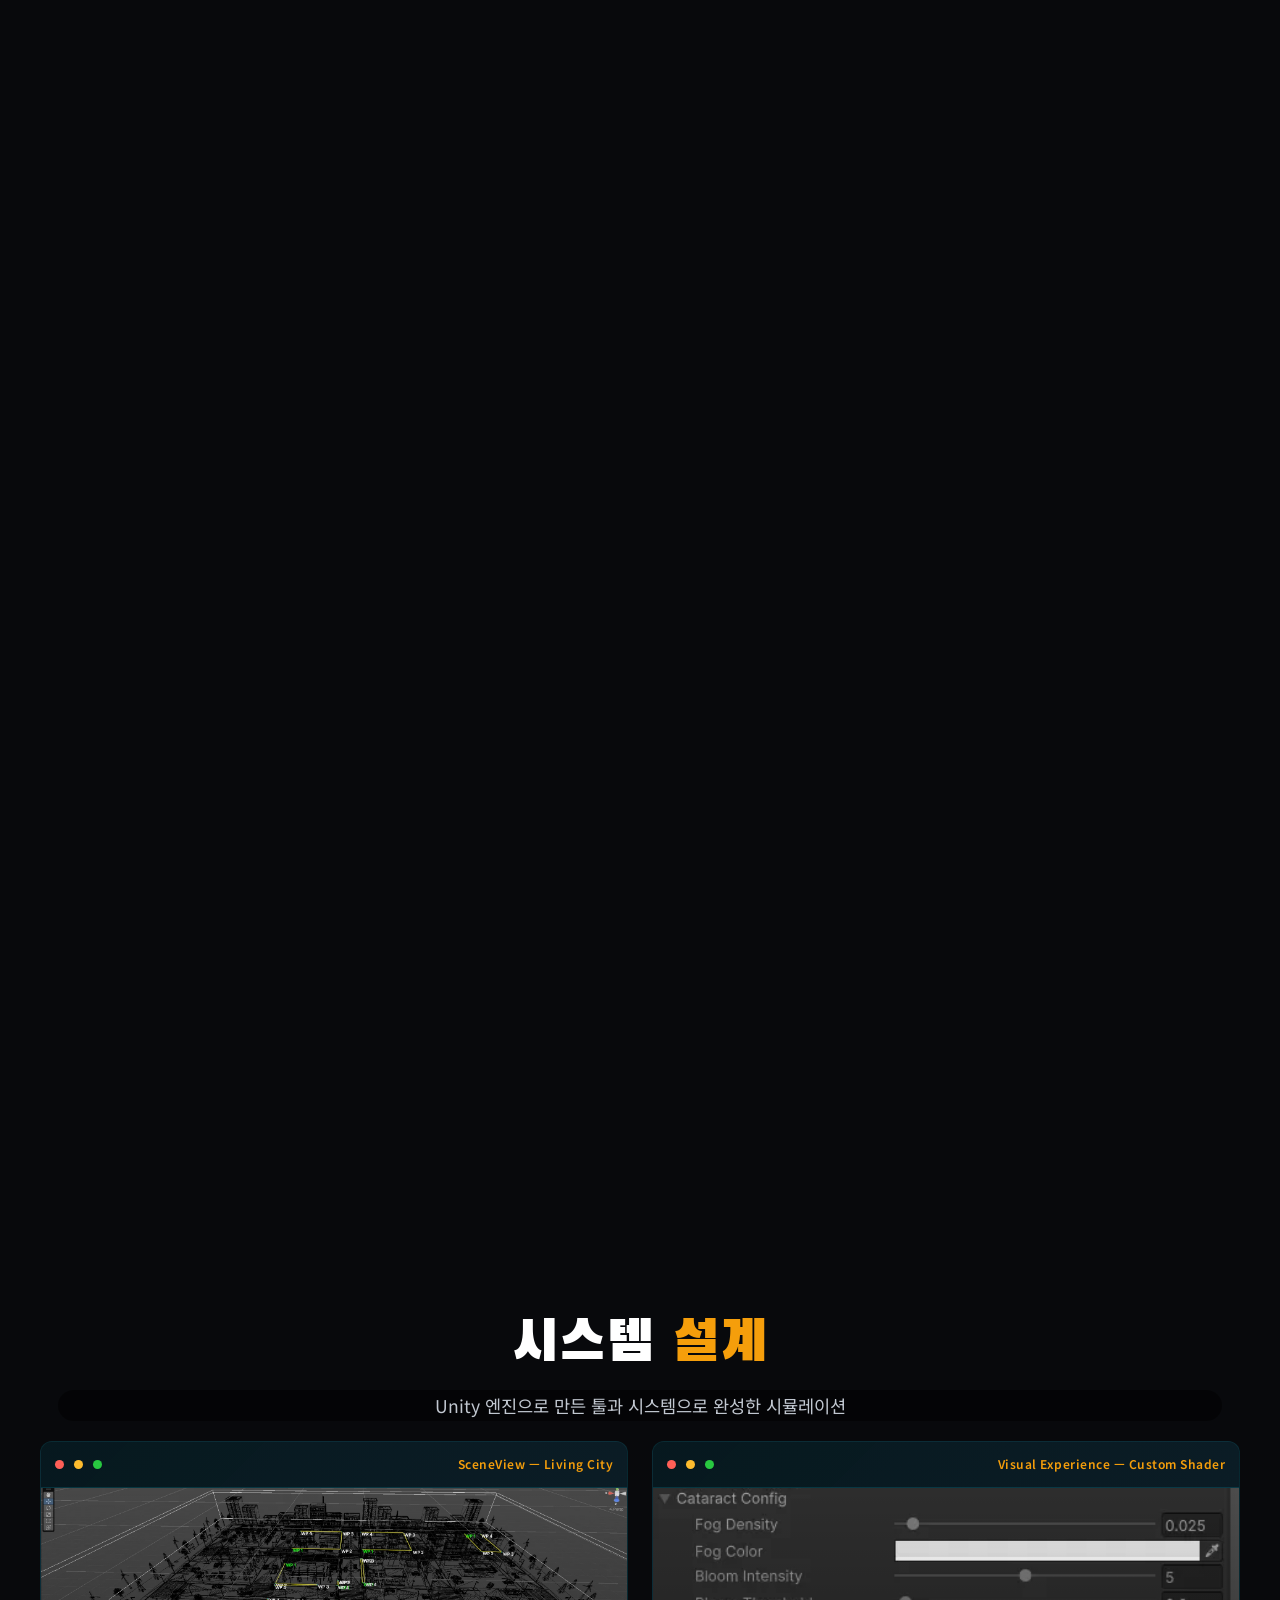
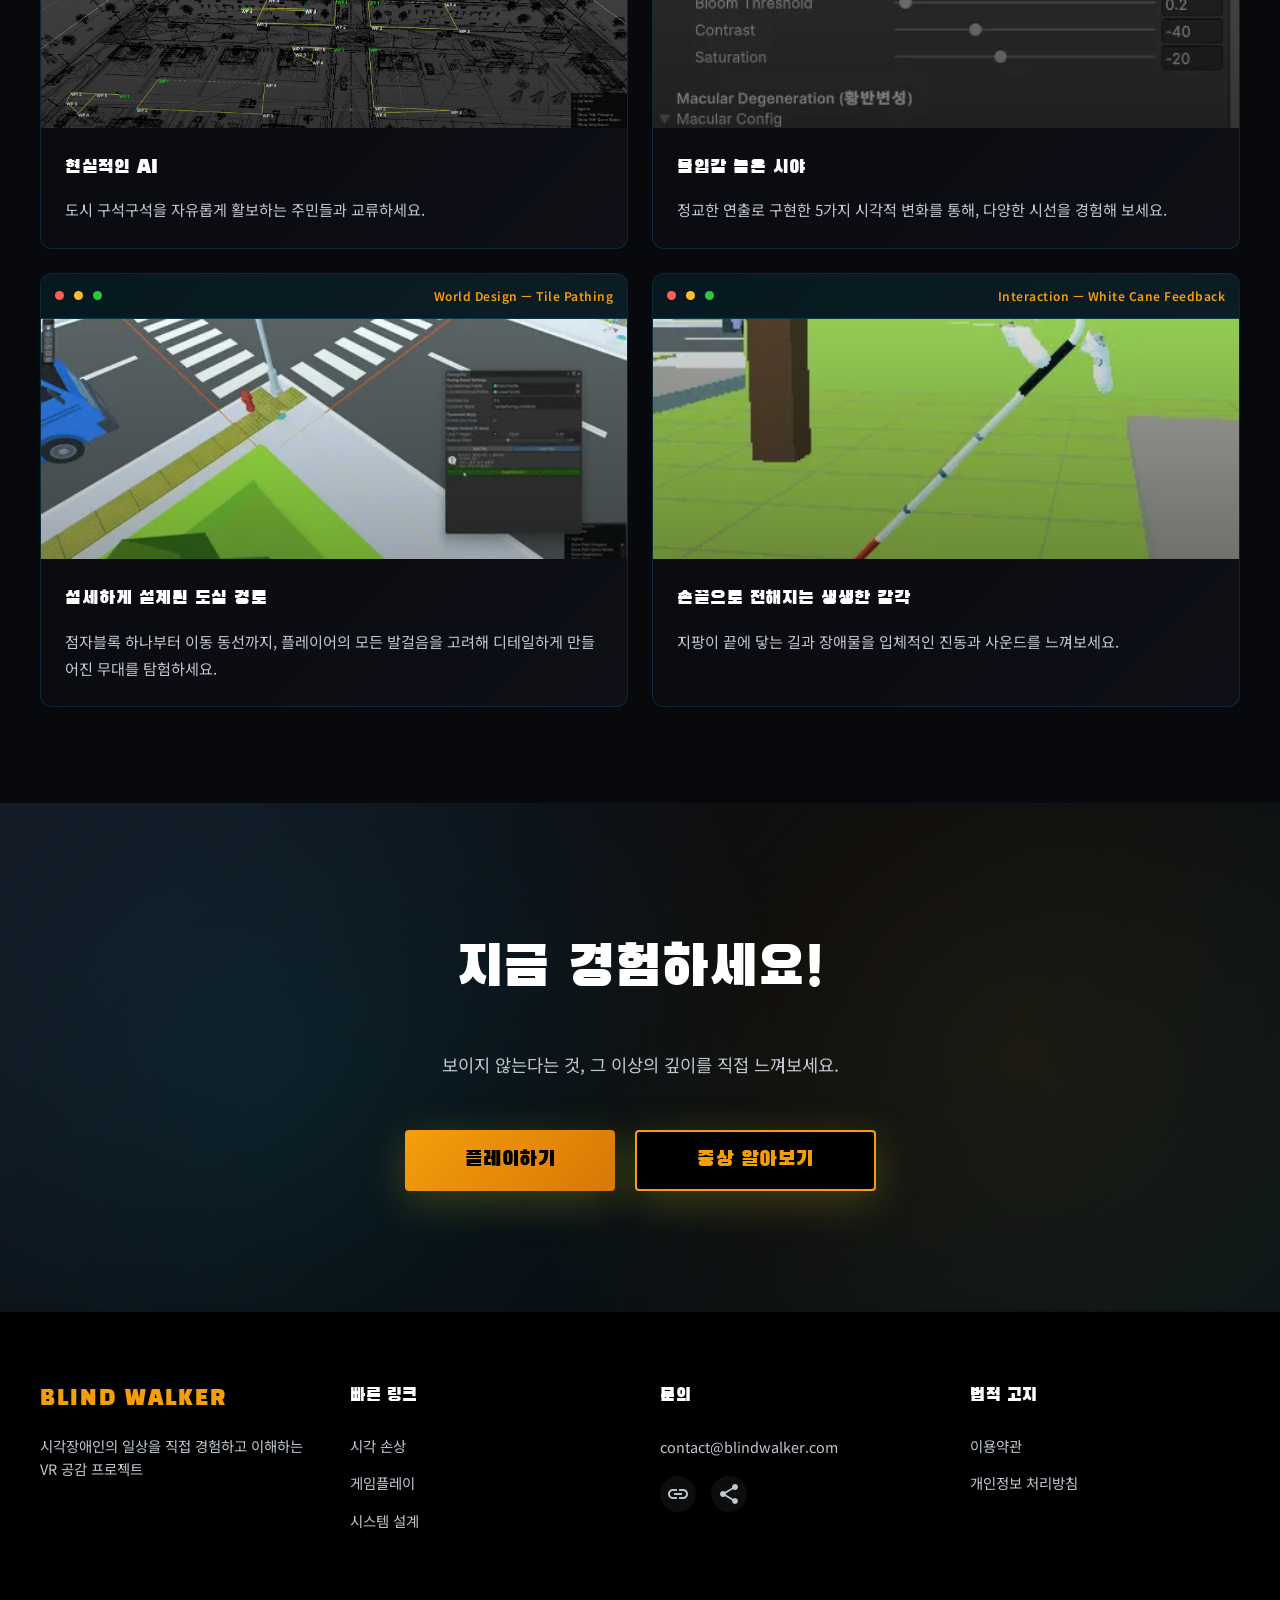
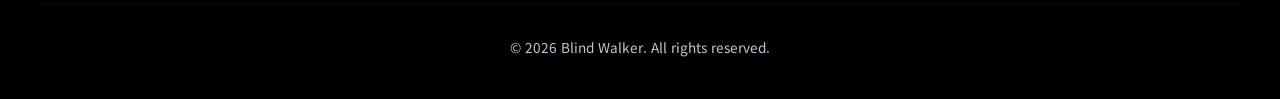
==== commit 465db43d: "Update layout" ====
--- a/index.html
+++ b/index.html
@@ -23,8 +23,8 @@
     <nav>
         <div class="logo" onclick="window.scrollTo({ top: 0, behavior: 'smooth' });">BLIND WALKER</div>
         <ul>
+            <li><a href="#vision" class="nav-main" data-i18n="nav.vision">시각 손상</a></li>
             <li><a href="#gameplay" class="nav-main" data-i18n="nav.gameplay">게임플레이</a></li>
-            <li><a href="#vision" class="nav-main" data-i18n="nav.vision">시각 손상</a></li>
             <li><a href="#dev" class="nav-main" data-i18n="nav.dev">시스템 설계</a></li>
             <li><a href="#contact" class="nav-main" data-i18n="nav.contact">문의</a></li>
         </ul>
@@ -92,30 +92,43 @@
 
     <div class="spotlight-banner" aria-hidden="true">
         <div class="spotlight-glow"></div>
-        <div class="spotlight-stage">
-            <div class="spotlight-slide is-active" data-index="0">
-                <span class="material-icons">visibility</span>
-                <span class="hud-tag" data-i18n="ticker.tag.vision">잔존 시력</span>
-                <span class="spotlight-text" data-i18n="ticker.content.vision">90% 이상의 시각장애인은 잔존 시력을 지니고 있습니다.</span>
-            </div>
-            <div class="spotlight-slide" data-index="1">
-                <span class="material-icons">hearing</span>
-                <span class="hud-tag" data-i18n="ticker.tag.audio">청각</span>
-                <span class="spotlight-text" data-i18n="ticker.content.audio">횡단보도의 음향 신호기 소리, 스쳐 지나가는 자동차 소리로 세상의 거리를
-                    가늠합니다.</span>
-            </div>
-            <div class="spotlight-slide" data-index="2">
-                <span class="material-icons">blind</span>
-                <span class="hud-tag" data-i18n="ticker.tag.tactile">이정표</span>
-                <span class="spotlight-text" data-i18n="ticker.content.tactile">점자 블록의 선과 점은 보이지 않는 길 위에서 안전하게 나아갈 방향을
-                    알려줍니다.</span>
-            </div>
-            <div class="spotlight-slide" data-index="3">
-                <span class="material-icons">report_problem</span>
-                <span class="hud-tag" data-i18n="ticker.tag.obstacle">장애물</span>
-                <span class="spotlight-text" data-i18n="ticker.content.obstacle">무심코 세워둔 킥보드와 쓰레기 봉투, 누군가에게는 거대한 벽과
-                    같습니다.</span>
-            </div>
+        <div class="spotlight-carousel">
+            <button class="spotlight-arrow spotlight-arrow-prev" type="button" aria-label="이전">
+                <span class="material-icons">chevron_left</span>
+            </button>
+
+            <div class="spotlight-stage">
+                <div class="spotlight-slide" data-index="0">
+                    <span class="material-icons">visibility</span>
+                    <span class="hud-tag" data-i18n="ticker.tag.vision">잔존 시력</span>
+                    <span class="spotlight-text" data-i18n="ticker.content.vision">90% 이상의 시각장애인은 잔존 시력을 지니고
+                        있습니다.</span>
+                </div>
+                <div class="spotlight-slide" data-index="1">
+                    <span class="material-icons">hearing</span>
+                    <span class="hud-tag" data-i18n="ticker.tag.audio">청각</span>
+                    <span class="spotlight-text" data-i18n="ticker.content.audio">횡단보도의 음향 신호기 소리, 스쳐 지나가는 자동차 소리로 세상의
+                        거리를
+                        가늠합니다.</span>
+                </div>
+                <div class="spotlight-slide" data-index="2">
+                    <span class="material-icons">blind</span>
+                    <span class="hud-tag" data-i18n="ticker.tag.tactile">이정표</span>
+                    <span class="spotlight-text" data-i18n="ticker.content.tactile">점자 블록의 선과 점은 보이지 않는 길 위에서 안전하게 나아갈
+                        방향을
+                        알려줍니다.</span>
+                </div>
+                <div class="spotlight-slide" data-index="3">
+                    <span class="material-icons">report_problem</span>
+                    <span class="hud-tag" data-i18n="ticker.tag.obstacle">장애물</span>
+                    <span class="spotlight-text" data-i18n="ticker.content.obstacle">무심코 세워둔 킥보드와 쓰레기 봉투, 누군가에게는 거대한 벽과
+                        같습니다.</span>
+                </div>
+            </div>
+
+            <button class="spotlight-arrow spotlight-arrow-next" type="button" aria-label="다음">
+                <span class="material-icons">chevron_right</span>
+            </button>
         </div>
         <div class="spotlight-dots">
             <button class="spotlight-dot is-active" data-index="0" aria-label="1"></button>
@@ -124,37 +137,6 @@
             <button class="spotlight-dot" data-index="3" aria-label="4"></button>
         </div>
     </div>
-
-    <section id="gameplay" class="section">
-        <div class="gameplay-spacer">
-            <div class="gameplay-sticky-container">
-                <div class="gameplay-background">
-                    <video src="images/play_video.mp4" autoplay loop muted playsinline></video>
-                </div>
-                <div class="gameplay-features-wrapper container">
-                    <div class="section-header">
-                        <h2 class="section-title" data-i18n-html="gameplay.title">몰입형 <span>게임플레이</span></h2>
-                        <p class="section-subtitle" data-i18n="gameplay.subtitle">VR 기기로 시각장애인의 일상을 경험</p>
-                    </div>
-                    <div class="gameplay-feature" id="feature-1">
-                        <div class="feature-item-icon"><span class="material-icons">sports_esports</span></div>
-                        <div class="feature-item-title" data-i18n="gameplay.feature1.title">현실적인 감각</div>
-                        <div class="feature-item-desc" data-i18n="gameplay.feature1.desc">VR 컨트롤러로 자연스럽게 상호작용</div>
-                    </div>
-                    <div class="gameplay-feature" id="feature-2">
-                        <div class="feature-item-icon"><span class="material-icons">vibration</span></div>
-                        <div class="feature-item-title" data-i18n="gameplay.feature2.title">청각과 촉각</div>
-                        <div class="feature-item-desc" data-i18n="gameplay.feature2.desc">지팡이 접촉 시 진동과 사운드 반응</div>
-                    </div>
-                    <div class="gameplay-feature" id="feature-3">
-                        <div class="feature-item-icon"><span class="material-icons">explore</span></div>
-                        <div class="feature-item-title" data-i18n="gameplay.feature3.title">일상적인 경험</div>
-                        <div class="feature-item-desc" data-i18n="gameplay.feature3.desc">횡단보도, 점자 블록, 쓰레기 봉투, 킥보드</div>
-                    </div>
-                </div>
-            </div>
-        </div>
-    </section>
 
 
     <section id="vision" class="section section-dark">
@@ -240,6 +222,38 @@
         </div>
     </section>
 
+    <section id="gameplay" class="section">
+        <div class="gameplay-spacer">
+            <div class="gameplay-sticky-container">
+                <div class="gameplay-background">
+                    <video src="images/play_video.mp4" autoplay loop muted playsinline></video>
+                </div>
+                <div class="gameplay-features-wrapper container">
+                    <div class="section-header">
+                        <h2 class="section-title" data-i18n-html="gameplay.title">몰입형 <span>게임플레이</span></h2>
+                        <p class="section-subtitle" data-i18n="gameplay.subtitle">VR 기기로 시각장애인의 일상을 경험</p>
+                    </div>
+                    <div class="gameplay-feature" id="feature-1">
+                        <div class="feature-item-icon"><span class="material-icons">sports_esports</span></div>
+                        <div class="feature-item-title" data-i18n="gameplay.feature1.title">현실적인 감각</div>
+                        <div class="feature-item-desc" data-i18n="gameplay.feature1.desc">VR 컨트롤러로 자연스럽게 상호작용</div>
+                    </div>
+                    <div class="gameplay-feature" id="feature-2">
+                        <div class="feature-item-icon"><span class="material-icons">vibration</span></div>
+                        <div class="feature-item-title" data-i18n="gameplay.feature2.title">청각과 촉각</div>
+                        <div class="feature-item-desc" data-i18n="gameplay.feature2.desc">지팡이 접촉 시 진동과 사운드 반응</div>
+                    </div>
+                    <div class="gameplay-feature" id="feature-3">
+                        <div class="feature-item-icon"><span class="material-icons">explore</span></div>
+                        <div class="feature-item-title" data-i18n="gameplay.feature3.title">일상적인 경험</div>
+                        <div class="feature-item-desc" data-i18n="gameplay.feature3.desc">횡단보도, 점자 블록, 쓰레기 봉투, 킥보드</div>
+                    </div>
+                </div>
+            </div>
+        </div>
+    </section>
+
+
     <section id="dev" class="section section-dark">
         <div class="container">
             <div class="section-header reveal">
@@ -332,8 +346,8 @@
                 <div class="footer-section">
                     <h4 data-i18n="footer.quickLinks">빠른 링크</h4>
                     <ul class="footer-links-list">
+                        <li><a href="#vision" data-i18n="footer.linkVision">시각 손상</a></li>
                         <li><a href="#gameplay" data-i18n="nav.gameplay">게임플레이</a></li>
-                        <li><a href="#vision" data-i18n="footer.linkVision">시각 손상</a></li>
                         <li><a href="#dev" data-i18n="nav.dev">시스템 설계</a></li>
                     </ul>
                 </div>
--- a/style/style.css
+++ b/style/style.css
@@ -578,28 +578,28 @@
     animation: scroll 1.5s infinite;
 }
 
-/* ===== SPOTLIGHT ROLLING BANNER ===== */
+/* ===== SPOTLIGHT ROLLING BANNER (CARD CAROUSEL) ===== */
 .spotlight-banner {
     position: relative;
     background: linear-gradient(90deg, #090a0e 0%, #10121a 50%, #090a0e 100%);
     border-top: 1px solid rgba(0, 217, 255, 0.12);
     border-bottom: 1px solid rgba(0, 217, 255, 0.12);
-    padding: 22px 0 26px;
+    padding: 26px 0 28px;
     overflow: hidden;
     box-shadow: 0 4px 15px rgba(0, 0, 0, 0.25);
     display: flex;
     flex-direction: column;
     align-items: center;
-    gap: 14px;
-}
-
-/* Pulsing spotlight glow centered behind the active slide */
+    gap: 16px;
+}
+
+/* Pulsing spotlight glow centered behind the active card */
 .spotlight-glow {
     position: absolute;
     top: 50%;
     left: 50%;
     width: 420px;
-    height: 160px;
+    height: 180px;
     transform: translate(-50%, -50%);
     background: radial-gradient(ellipse at center, color-mix(in srgb, var(--primary) 22%, transparent) 0%, rgba(0, 217, 255, 0) 70%);
     filter: blur(10px);
@@ -621,42 +621,68 @@
     }
 }
 
-.spotlight-stage {
+.spotlight-carousel {
     position: relative;
     width: 100%;
-    max-width: 780px;
-    min-height: 42px;
-    padding: 0 20px;
-}
-
-.spotlight-slide {
-    position: absolute;
-    inset: 0;
+    max-width: 900px;
     display: flex;
     align-items: center;
     justify-content: center;
-    gap: 12px;
-    flex-wrap: wrap;
+    gap: 10px;
+    padding: 0 8px;
+}
+
+.spotlight-stage {
+    position: relative;
+    flex: 1;
+    height: 118px;
+    min-width: 0;
+}
+
+/* Card-style slide, positioned via JS-set CSS custom properties
+   (--offset, --scale, --opacity) so left/right neighbors peek in. */
+.spotlight-slide {
+    position: absolute;
+    top: 50%;
+    left: 50%;
+    max-width: 400px;
+    width: min(440px, 84%);
+    transform: translate(-50%, -50%) translateX(calc(var(--offset, 0) * 78%)) scale(var(--scale, 0.82));
+    opacity: var(--opacity, 0);
+    z-index: var(--z, 1);
+    display: flex;
+    flex-direction: column;
+    align-items: center;
+    justify-content: center;
+    gap: 8px;
     text-align: center;
-    font-size: 0.92rem;
-    font-weight: 500;
-    letter-spacing: 0.3px;
-    color: var(--text-sub);
-    opacity: 0;
-    transform: translateY(16px);
+    padding: 16px 22px;
+    border-radius: 14px;
+    background: linear-gradient(160deg, rgba(18, 20, 28, 0.92), rgba(9, 10, 14, 0.92));
+    border: 1px solid rgba(0, 217, 255, 0.14);
+    box-shadow: 0 12px 28px rgba(0, 0, 0, 0.35);
     pointer-events: none;
-    transition: opacity 0.6s ease, transform 0.6s ease;
+    transition: transform 0.55s cubic-bezier(0.22, 1, 0.36, 1), opacity 0.55s ease, filter 0.55s ease;
+    word-break: keep-all;
 }
 
 .spotlight-slide.is-active {
-    opacity: 1;
-    transform: translateY(0);
     pointer-events: auto;
-}
-
-.spotlight-slide.is-leaving {
-    opacity: 0;
-    transform: translateY(-16px);
+    filter: blur(0);
+    border-color: color-mix(in srgb, var(--primary) 45%, transparent);
+    box-shadow: 0 0 0 1px color-mix(in srgb, var(--primary) 20%, transparent), 0 16px 34px rgba(0, 0, 0, 0.4);
+}
+
+.spotlight-slide.is-prev,
+.spotlight-slide.is-next {
+    filter: blur(0.5px);
+    cursor: pointer;
+    pointer-events: auto;
+    border-color: color-mix(in srgb, var(--primary) 25%, transparent);
+}
+
+.spotlight-slide.is-hidden {
+    filter: blur(1px);
 }
 
 .spotlight-slide .material-icons {
@@ -682,6 +708,40 @@
 .spotlight-slide .spotlight-text {
     color: var(--text);
     font-weight: 400;
+    font-size: 0.9rem;
+    letter-spacing: 0.3px;
+    line-height: 1.5;
+}
+
+.spotlight-arrow {
+    flex: none;
+    width: 36px;
+    height: 36px;
+    border-radius: 50%;
+    display: flex;
+    align-items: center;
+    justify-content: center;
+    background: rgba(255, 255, 255, 0.04);
+    border: 1px solid rgba(0, 217, 255, 0.18);
+    color: var(--text-sub);
+    cursor: pointer;
+    transition: background 0.25s ease, color 0.25s ease, border-color 0.25s ease, transform 0.25s ease;
+    z-index: 4;
+}
+
+.spotlight-arrow .material-icons {
+    font-size: 1.4rem;
+}
+
+.spotlight-arrow:hover {
+    background: color-mix(in srgb, var(--primary) 14%, transparent);
+    border-color: color-mix(in srgb, var(--primary) 55%, transparent);
+    color: var(--primary);
+    transform: scale(1.08);
+}
+
+.spotlight-arrow:active {
+    transform: scale(0.96);
 }
 
 .spotlight-dots {
@@ -712,6 +772,7 @@
     transform: scale(1.3);
     box-shadow: 0 0 10px color-mix(in srgb, var(--primary) 70%, transparent);
 }
+
 
 /* ===== SECTIONS ===== */
 .section {
@@ -2020,7 +2081,25 @@
     }
 
     .spotlight-slide {
-        font-size: 0.82rem;
+        width: 92%;
+        padding: 12px 16px;
+    }
+
+    .spotlight-slide .spotlight-text {
+        font-size: 0.8rem;
+    }
+
+    .spotlight-carousel {
+        gap: 4px;
+    }
+
+    .spotlight-stage {
+        height: 100px;
+    }
+
+    .spotlight-arrow {
+        width: 30px;
+        height: 30px;
     }
 
     .spotlight-glow {
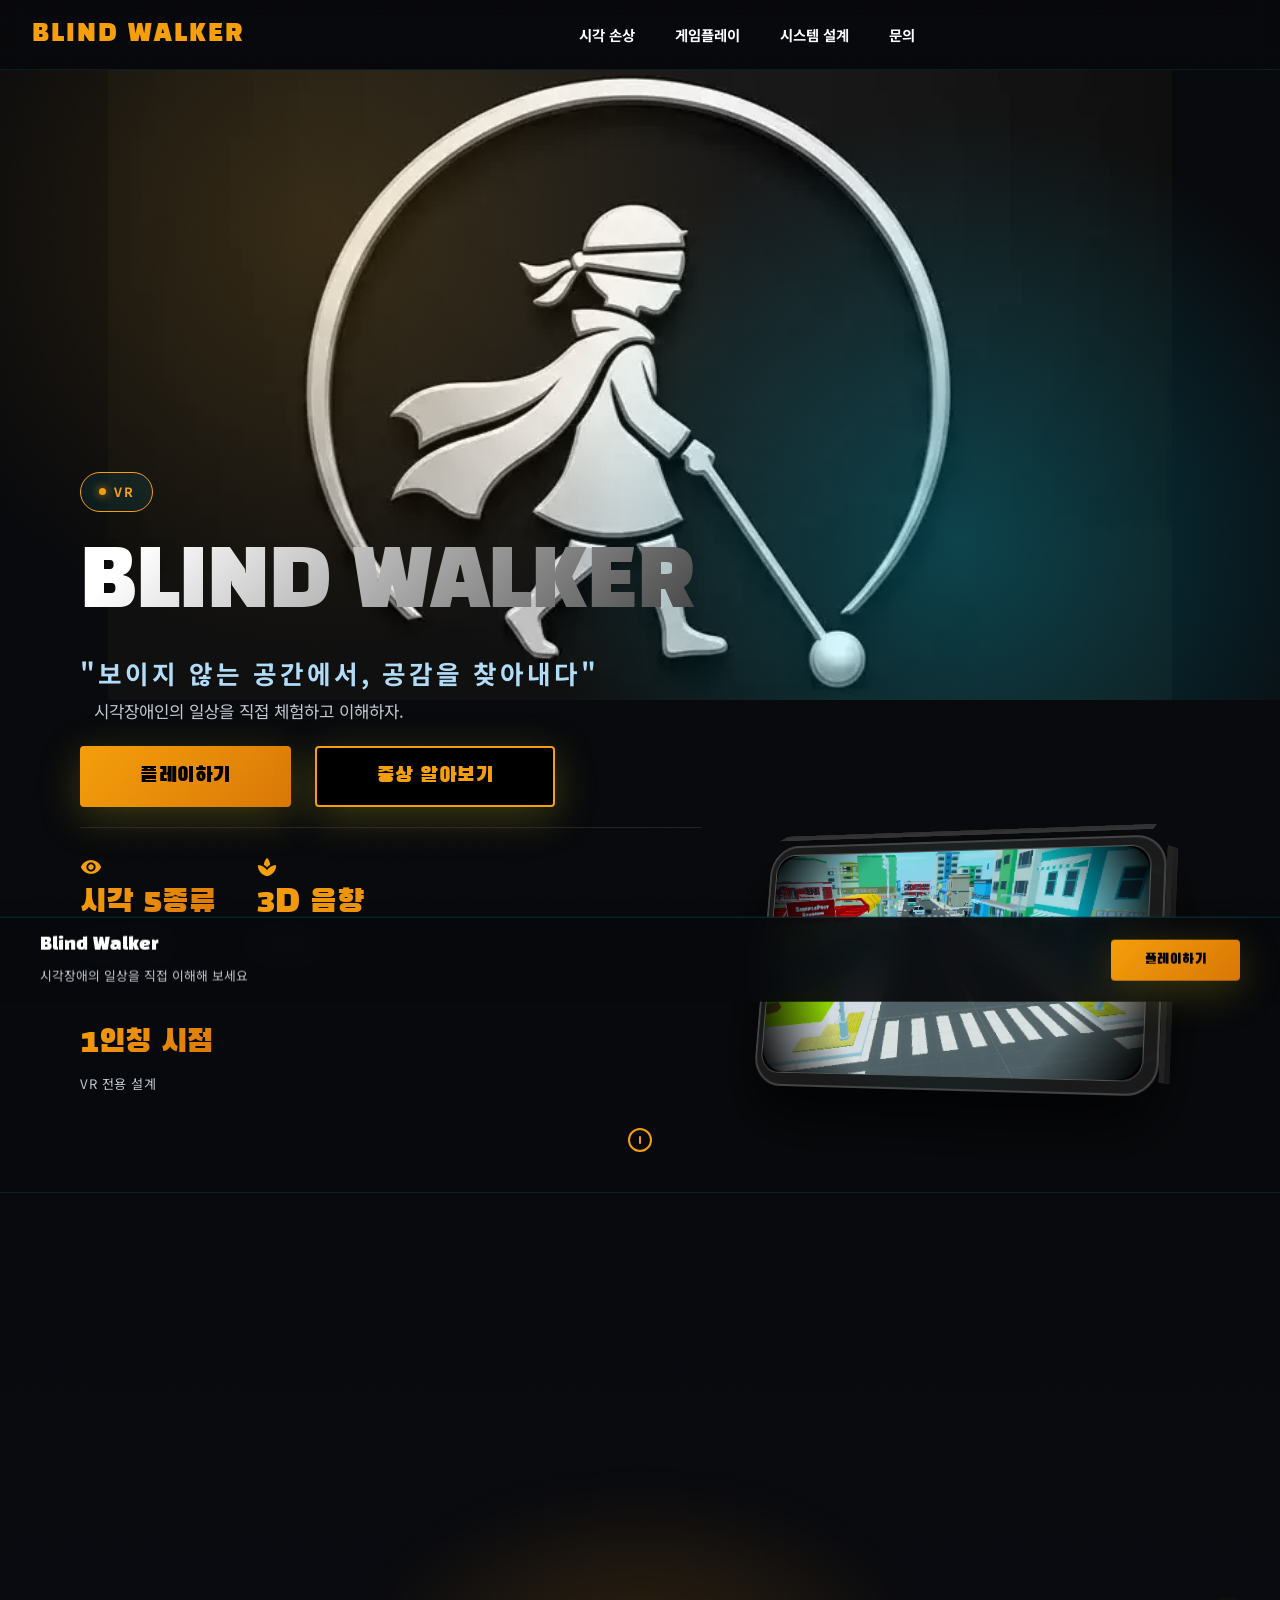
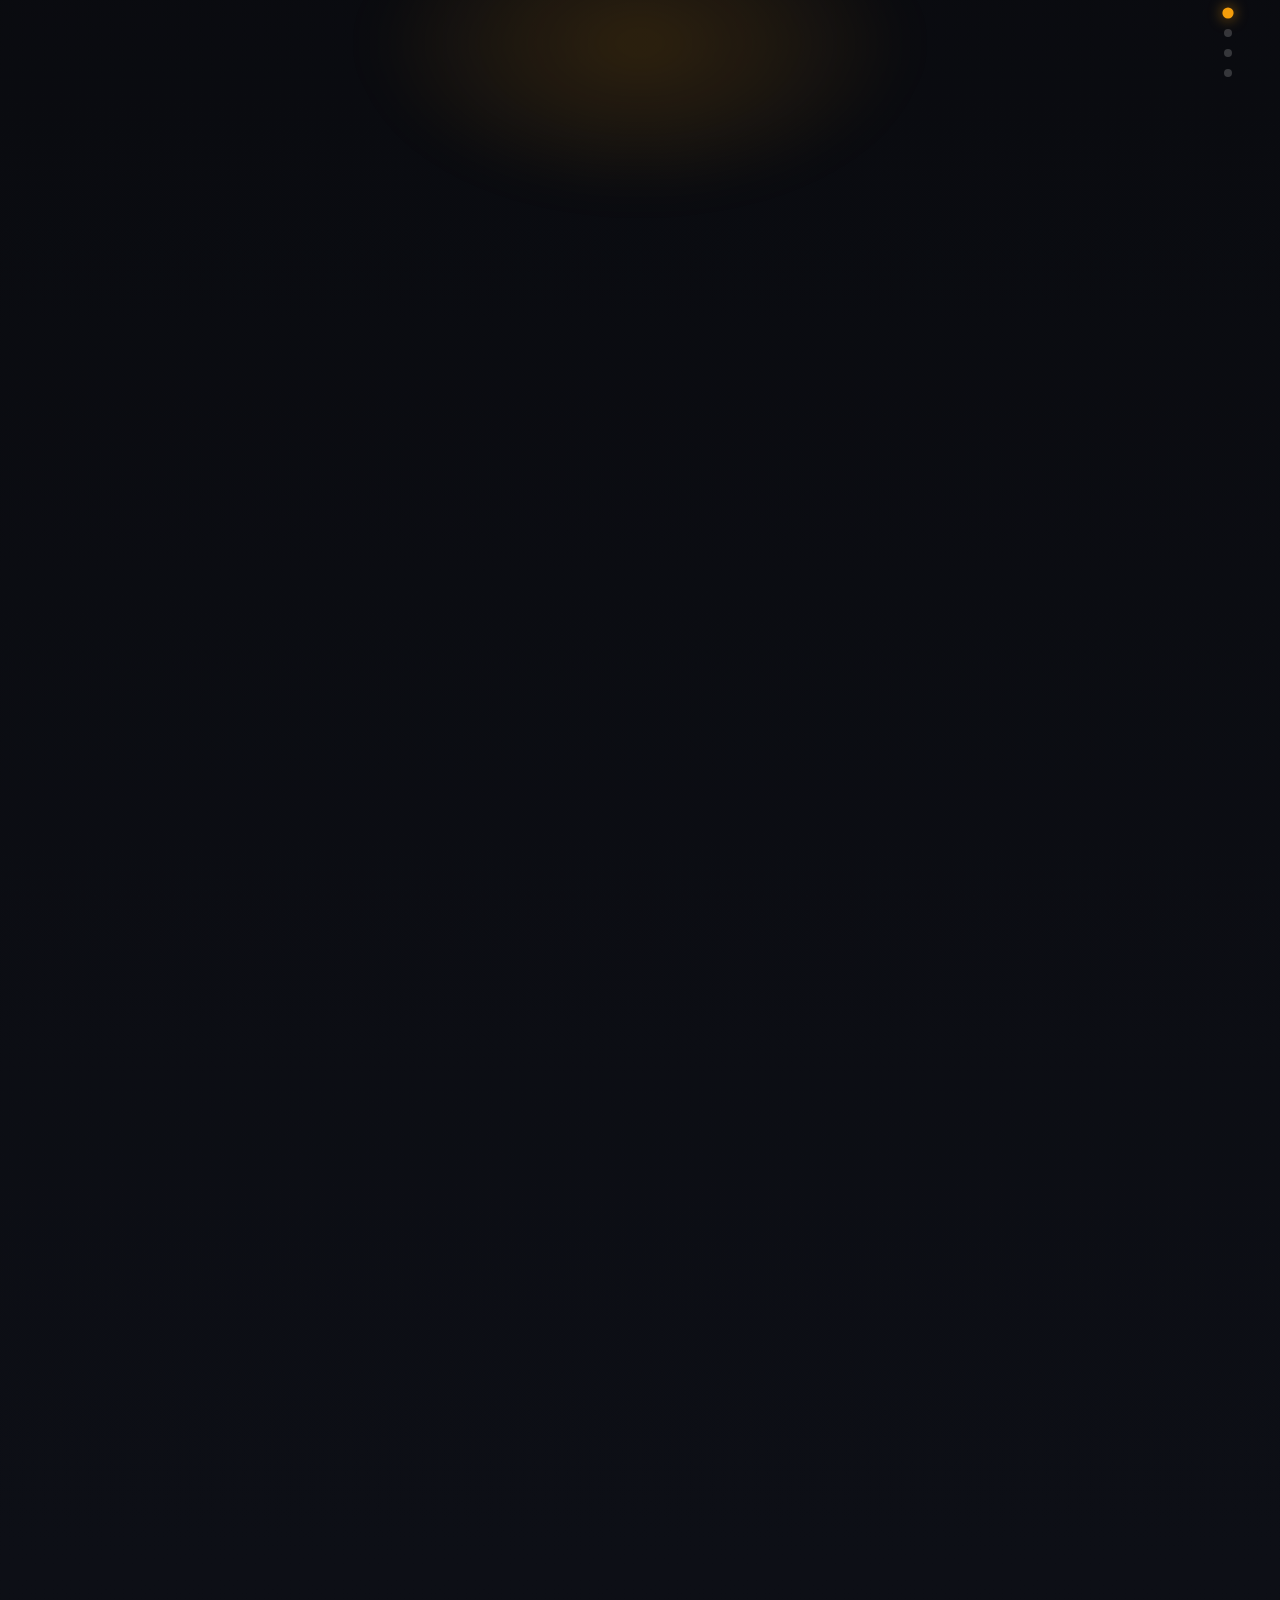
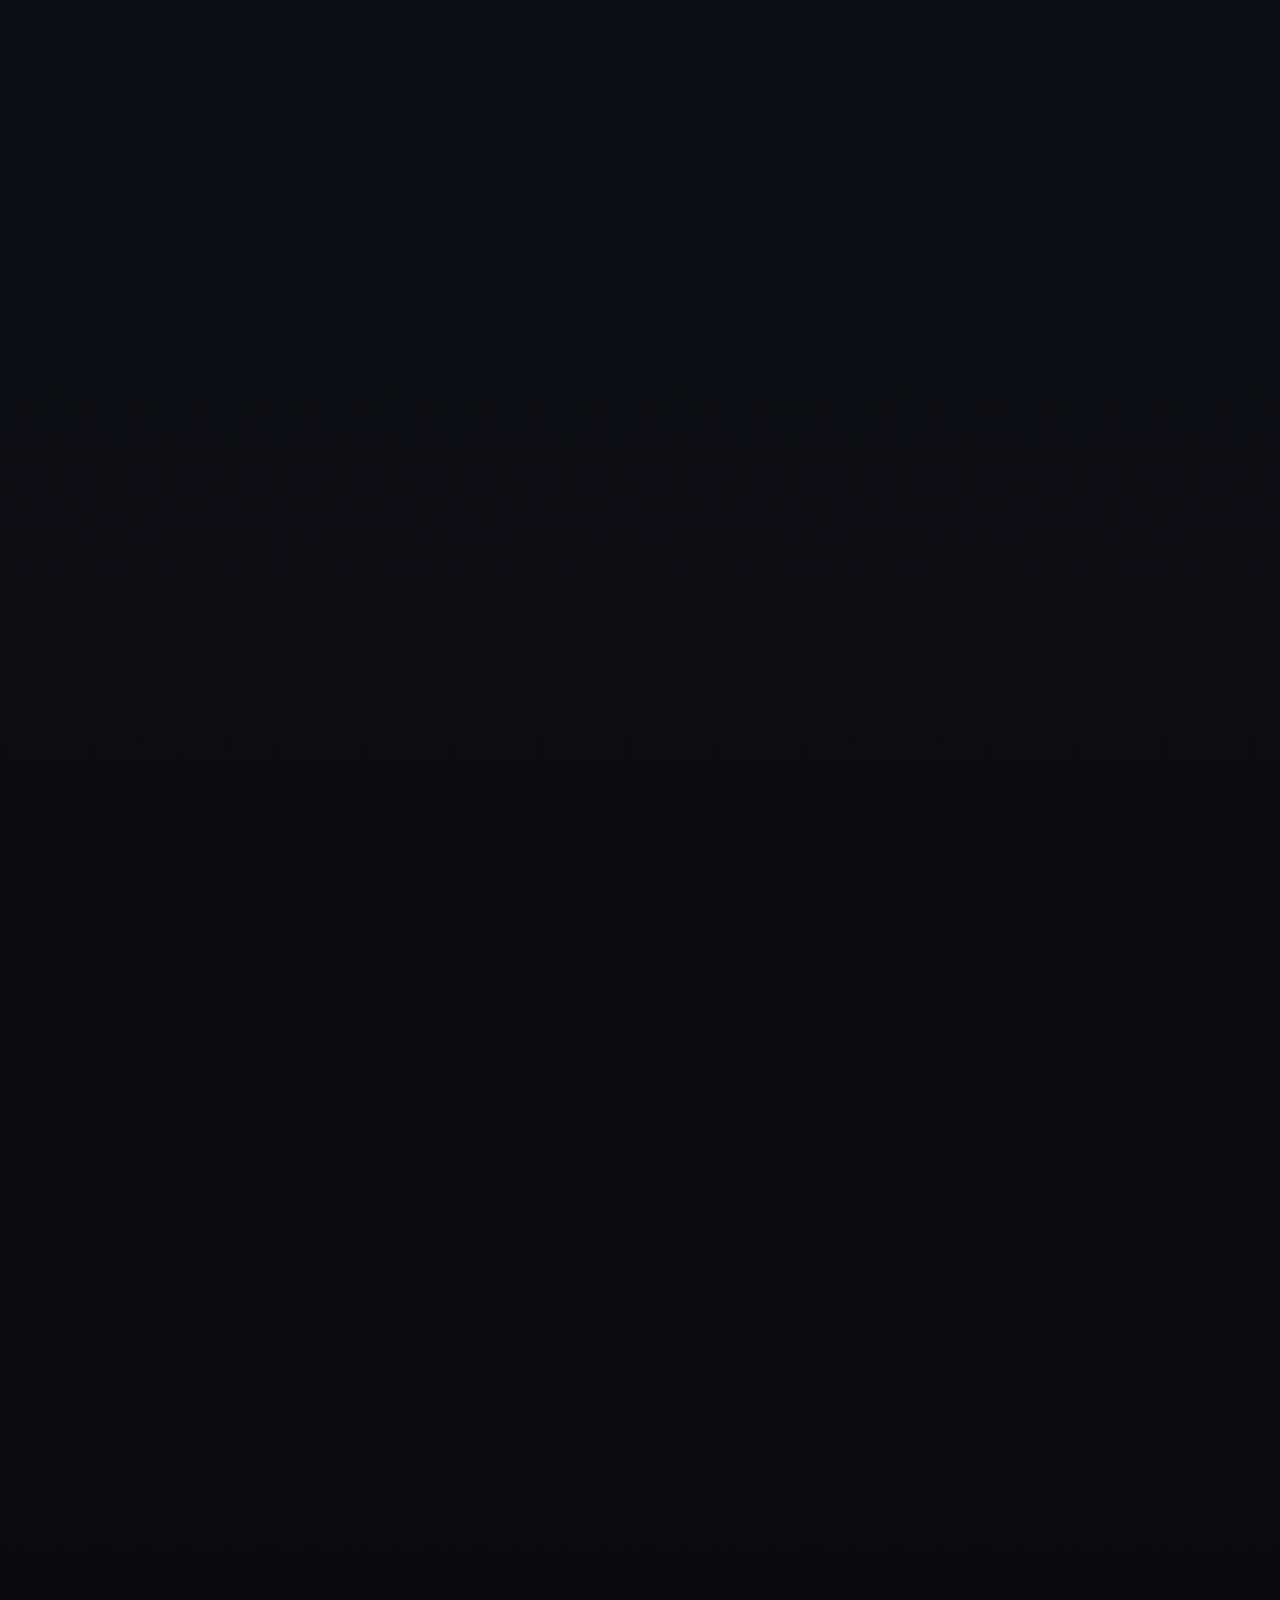
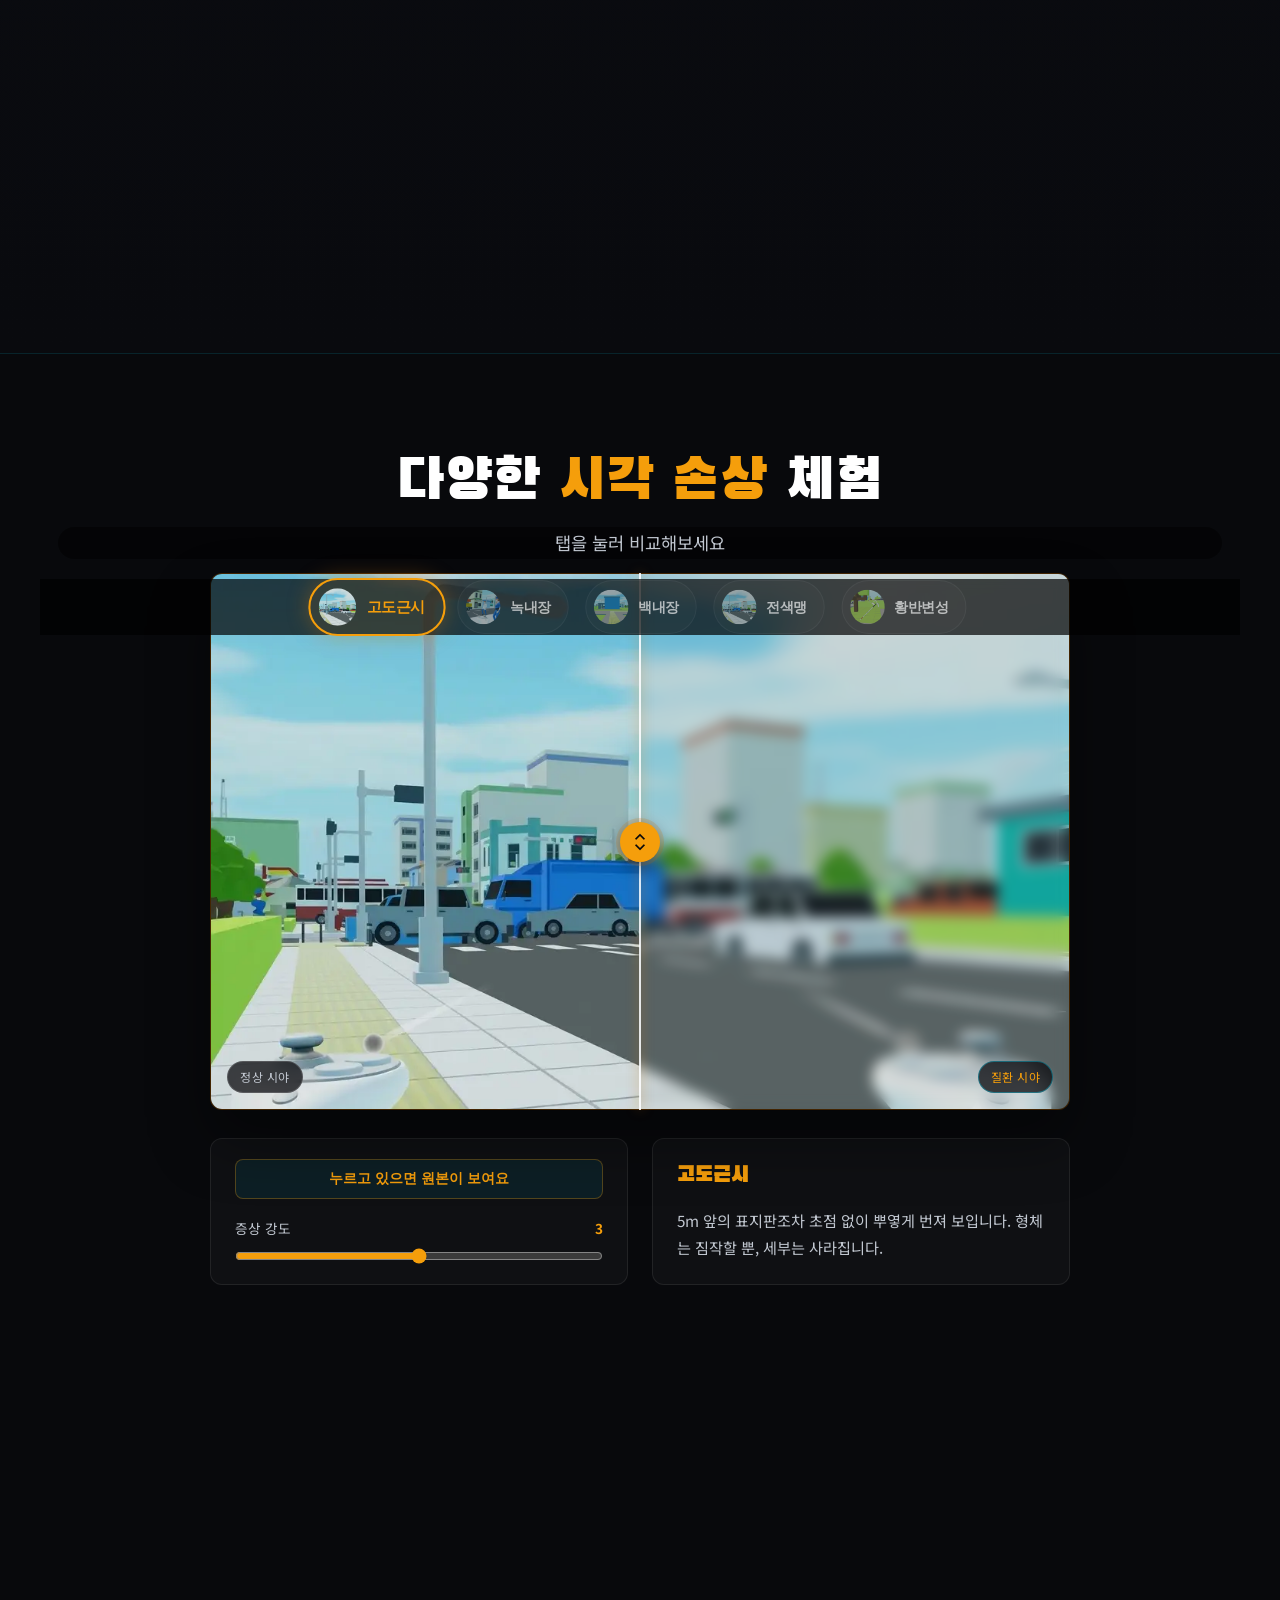
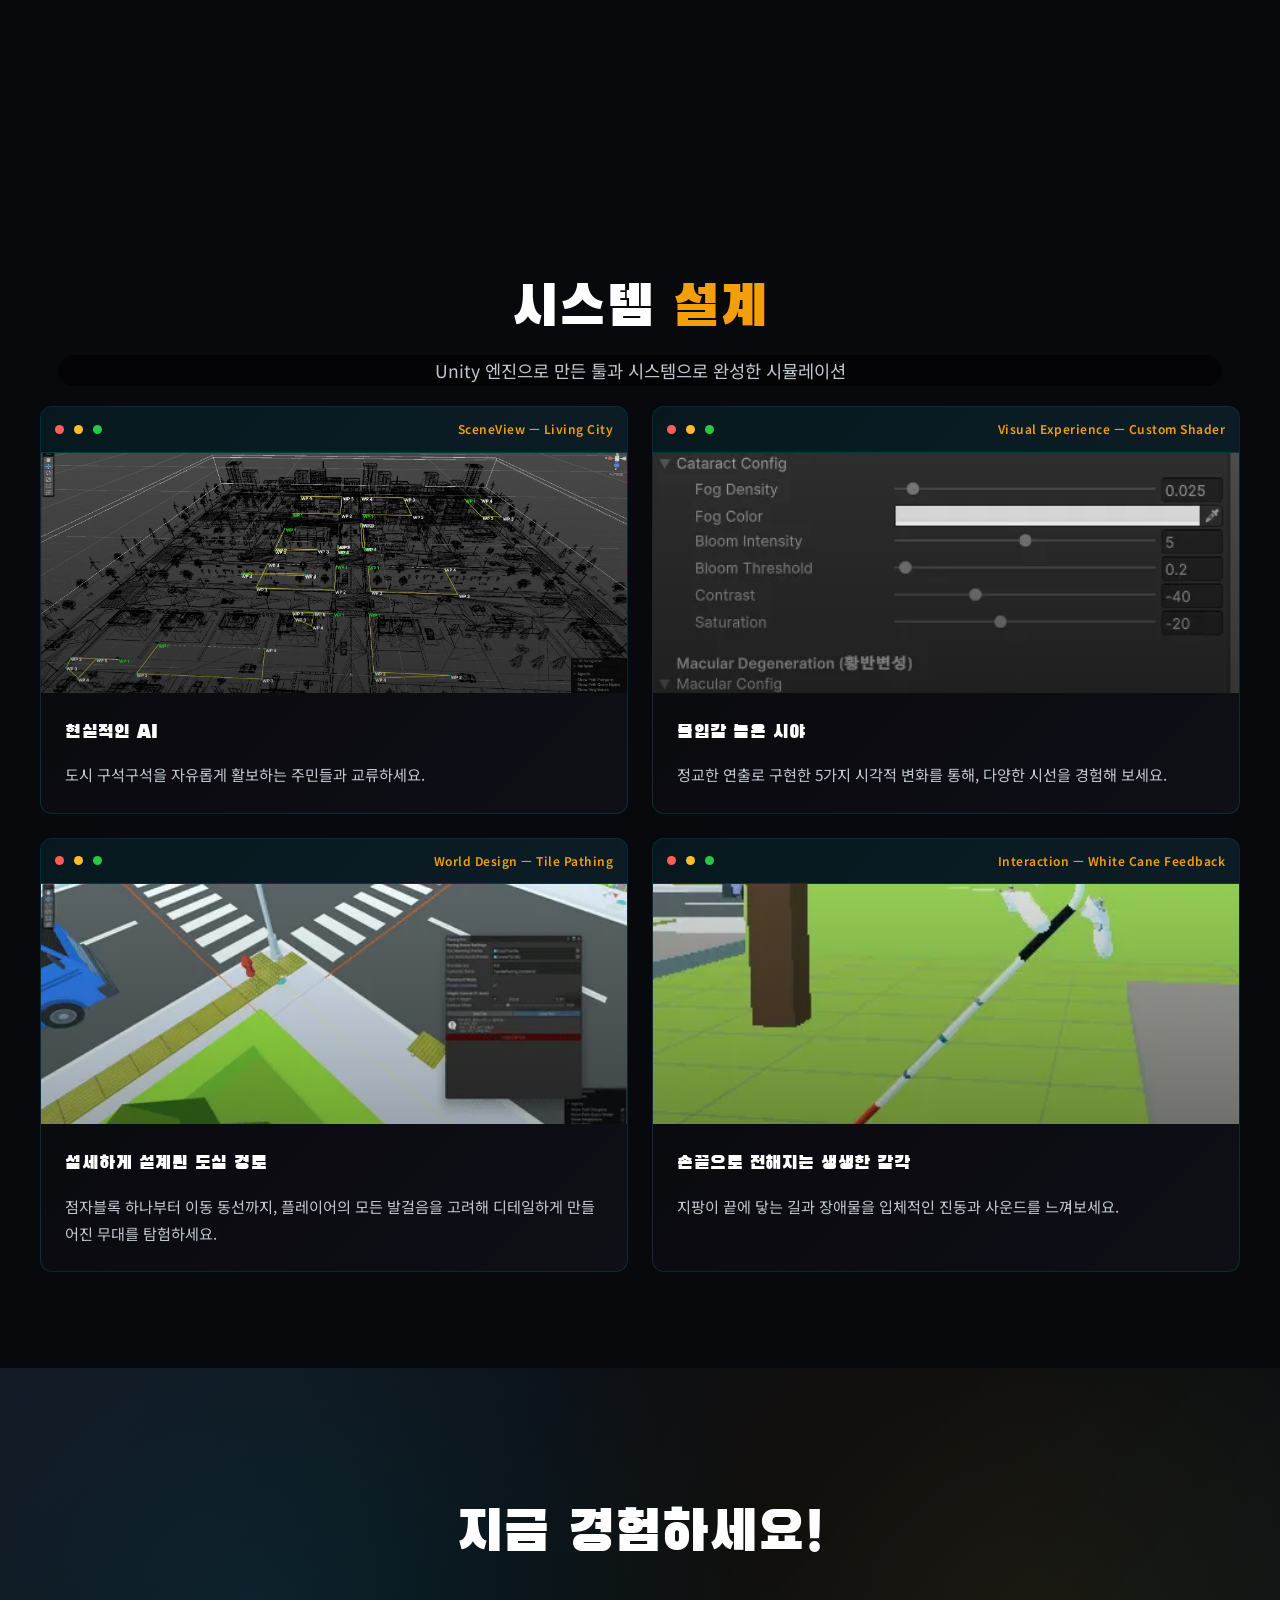
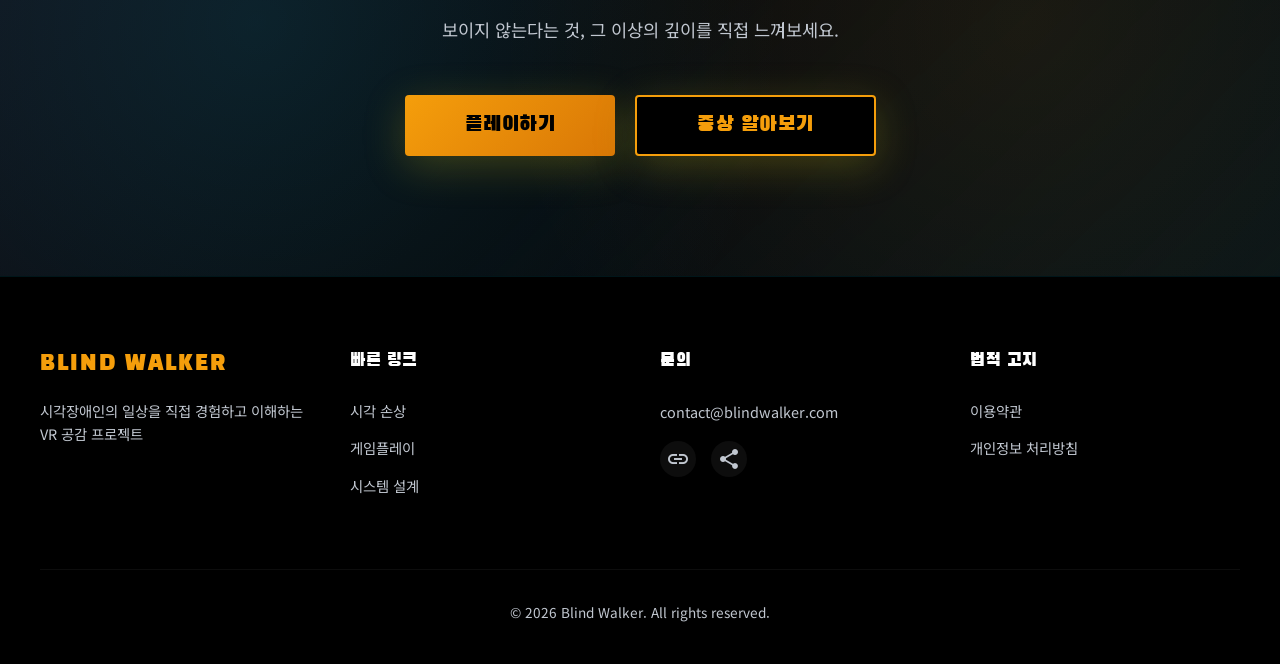
==== commit 609b9ee2: "Update fade in/out logic" ====
--- a/index.html
+++ b/index.html
@@ -90,53 +90,61 @@
         </div>
     </section>
 
-    <div class="spotlight-banner" aria-hidden="true">
-        <div class="spotlight-glow"></div>
-        <div class="spotlight-carousel">
-            <button class="spotlight-arrow spotlight-arrow-prev" type="button" aria-label="이전">
-                <span class="material-icons">chevron_left</span>
-            </button>
-
-            <div class="spotlight-stage">
+    <section id="spotlight" class="spotlight-band" aria-label="현장의 목소리">
+        <div class="spotlight-spacer">
+            <div class="spotlight-sticky">
+                <div class="spotlight-ambient"></div>
+
                 <div class="spotlight-slide" data-index="0">
-                    <span class="material-icons">visibility</span>
-                    <span class="hud-tag" data-i18n="ticker.tag.vision">잔존 시력</span>
-                    <span class="spotlight-text" data-i18n="ticker.content.vision">90% 이상의 시각장애인은 잔존 시력을 지니고
-                        있습니다.</span>
-                </div>
+                    <img src="images/spotlight-vision.webp" alt="잔존 시력" data-i18n-alt="ticker.tag.vision">
+                    <div class="spotlight-copy">
+                        <span class="material-icons spotlight-icon">visibility</span>
+                        <span class="hud-tag" data-i18n="ticker.tag.vision">잔존 시력</span>
+                        <p class="spotlight-text" data-i18n="ticker.content.vision">90% 이상의 시각장애인은 잔존 시력을 지니고
+                            있습니다.</p>
+                    </div>
+                </div>
+
                 <div class="spotlight-slide" data-index="1">
-                    <span class="material-icons">hearing</span>
-                    <span class="hud-tag" data-i18n="ticker.tag.audio">청각</span>
-                    <span class="spotlight-text" data-i18n="ticker.content.audio">횡단보도의 음향 신호기 소리, 스쳐 지나가는 자동차 소리로 세상의
-                        거리를
-                        가늠합니다.</span>
-                </div>
+                    <img src="images/spotlight-audio.webp" alt="청각" data-i18n-alt="ticker.tag.audio">
+                    <div class="spotlight-copy">
+                        <span class="material-icons spotlight-icon">hearing</span>
+                        <span class="hud-tag" data-i18n="ticker.tag.audio">청각</span>
+                        <p class="spotlight-text" data-i18n="ticker.content.audio">횡단보도의 음향 신호기 소리, 스쳐 지나가는 자동차
+                            소리로 세상의 거리를 가늠합니다.</p>
+                    </div>
+                </div>
+
                 <div class="spotlight-slide" data-index="2">
-                    <span class="material-icons">blind</span>
-                    <span class="hud-tag" data-i18n="ticker.tag.tactile">이정표</span>
-                    <span class="spotlight-text" data-i18n="ticker.content.tactile">점자 블록의 선과 점은 보이지 않는 길 위에서 안전하게 나아갈
-                        방향을
-                        알려줍니다.</span>
-                </div>
+                    <img src="images/spotlight-tactile.webp" alt="이정표" data-i18n-alt="ticker.tag.tactile">
+                    <div class="spotlight-copy">
+                        <span class="material-icons spotlight-icon">blind</span>
+                        <span class="hud-tag" data-i18n="ticker.tag.tactile">이정표</span>
+                        <p class="spotlight-text" data-i18n="ticker.content.tactile">점자 블록의 선과 점은 보이지 않는 길 위에서
+                            안전하게 나아갈 방향을 알려줍니다.</p>
+                    </div>
+                </div>
+
                 <div class="spotlight-slide" data-index="3">
-                    <span class="material-icons">report_problem</span>
-                    <span class="hud-tag" data-i18n="ticker.tag.obstacle">장애물</span>
-                    <span class="spotlight-text" data-i18n="ticker.content.obstacle">무심코 세워둔 킥보드와 쓰레기 봉투, 누군가에게는 거대한 벽과
-                        같습니다.</span>
-                </div>
-            </div>
-
-            <button class="spotlight-arrow spotlight-arrow-next" type="button" aria-label="다음">
-                <span class="material-icons">chevron_right</span>
-            </button>
-        </div>
-        <div class="spotlight-dots">
-            <button class="spotlight-dot is-active" data-index="0" aria-label="1"></button>
-            <button class="spotlight-dot" data-index="1" aria-label="2"></button>
-            <button class="spotlight-dot" data-index="2" aria-label="3"></button>
-            <button class="spotlight-dot" data-index="3" aria-label="4"></button>
-        </div>
-    </div>
+                    <img src="images/spotlight-obstacle.webp" alt="장애물" data-i18n-alt="ticker.tag.obstacle">
+                    <div class="spotlight-copy">
+                        <span class="material-icons spotlight-icon">report_problem</span>
+                        <span class="hud-tag" data-i18n="ticker.tag.obstacle">장애물</span>
+                        <p class="spotlight-text" data-i18n="ticker.content.obstacle">무심코 세워둔 킥보드와 쓰레기 봉투,
+                            누군가에게는 거대한 벽과 같습니다.</p>
+                    </div>
+                </div>
+
+                <div class="spotlight-dots">
+                    <button class="spotlight-dot is-active" data-index="0" aria-label="1"></button>
+                    <button class="spotlight-dot" data-index="1" aria-label="2"></button>
+                    <button class="spotlight-dot" data-index="2" aria-label="3"></button>
+                    <button class="spotlight-dot" data-index="3" aria-label="4"></button>
+                </div>
+            </div>
+        </div>
+    </section>
+
 
 
     <section id="vision" class="section section-dark">
--- a/style/style.css
+++ b/style/style.css
@@ -578,126 +578,113 @@
     animation: scroll 1.5s infinite;
 }
 
-/* ===== SPOTLIGHT ROLLING BANNER (CARD CAROUSEL) ===== */
-.spotlight-banner {
-    position: relative;
-    background: linear-gradient(90deg, #090a0e 0%, #10121a 50%, #090a0e 100%);
+/* ===== SPOTLIGHT STORY BAND (SCROLL-TRIGGERED FADE-UP) ===== */
+.spotlight-band {
+    position: relative;
+    background: linear-gradient(180deg, #090a0e 0%, #0d0f16 50%, #090a0e 100%);
     border-top: 1px solid rgba(0, 217, 255, 0.12);
     border-bottom: 1px solid rgba(0, 217, 255, 0.12);
-    padding: 26px 0 28px;
+}
+
+/* Spacer gives the sticky stage enough scroll distance to sequentially
+   reveal each card — same technique as #gameplay's scroll-scrub band. */
+.spotlight-spacer {
+    height: 440vh;
+    position: relative;
+}
+
+.spotlight-sticky {
+    position: sticky;
+    top: 0;
+    height: 100vh;
+    width: 100%;
     overflow: hidden;
-    box-shadow: 0 4px 15px rgba(0, 0, 0, 0.25);
-    display: flex;
-    flex-direction: column;
+    display: flex;
     align-items: center;
-    gap: 16px;
-}
-
-/* Pulsing spotlight glow centered behind the active card */
-.spotlight-glow {
+    justify-content: center;
+}
+
+.spotlight-ambient {
     position: absolute;
     top: 50%;
     left: 50%;
-    width: 420px;
-    height: 180px;
+    width: 560px;
+    height: 320px;
     transform: translate(-50%, -50%);
-    background: radial-gradient(ellipse at center, color-mix(in srgb, var(--primary) 22%, transparent) 0%, rgba(0, 217, 255, 0) 70%);
-    filter: blur(10px);
+    background: radial-gradient(ellipse at center, color-mix(in srgb, var(--primary) 16%, transparent) 0%, rgba(0, 217, 255, 0) 70%);
+    filter: blur(20px);
     pointer-events: none;
-    animation: spotlightPulse 3.2s ease-in-out infinite;
-}
-
-@keyframes spotlightPulse {
-
-    0%,
-    100% {
-        opacity: 0.55;
-        transform: translate(-50%, -50%) scale(0.94);
-    }
-
-    50% {
-        opacity: 1;
-        transform: translate(-50%, -50%) scale(1.04);
-    }
-}
-
-.spotlight-carousel {
-    position: relative;
+}
+
+/* Each card fills the sticky stage. JS drives opacity for every
+   card-to-card transition (plain fade). Only the very first card's
+   ENTRANCE additionally animates clip-path (rectangular reveal), and
+   even then it starts from a partially-open state so the photo is
+   already peeking through before the user starts scrolling. */
+.spotlight-slide {
+    position: absolute;
+    inset: 0;
+    margin: auto;
+    width: min(92%, 1180px);
+    height: min(74vh, 620px);
+    border-radius: 22px;
+    overflow: hidden;
+    background: #05060a;
+    box-shadow: 0 30px 70px rgba(0, 0, 0, 0.5);
+    border: 1px solid rgba(0, 217, 255, 0.16);
+    opacity: 0.3;
+    clip-path: inset(26% 26% 26% 26%);
+    will-change: opacity, clip-path, transform;
+    pointer-events: none;
+}
+
+.spotlight-slide img {
+    position: absolute;
+    inset: 0;
     width: 100%;
-    max-width: 900px;
-    display: flex;
-    align-items: center;
-    justify-content: center;
-    gap: 10px;
-    padding: 0 8px;
-}
-
-.spotlight-stage {
-    position: relative;
-    flex: 1;
-    height: 118px;
-    min-width: 0;
-}
-
-/* Card-style slide, positioned via JS-set CSS custom properties
-   (--offset, --scale, --opacity) so left/right neighbors peek in. */
-.spotlight-slide {
-    position: absolute;
-    top: 50%;
-    left: 50%;
-    max-width: 400px;
-    width: min(440px, 84%);
-    transform: translate(-50%, -50%) translateX(calc(var(--offset, 0) * 78%)) scale(var(--scale, 0.82));
-    opacity: var(--opacity, 0);
-    z-index: var(--z, 1);
+    height: 100%;
+    object-fit: cover;
+    display: block;
+}
+
+/* Bottom scrim so the copy stays legible over any photo */
+.spotlight-slide::after {
+    content: '';
+    position: absolute;
+    inset: 0;
+    background: linear-gradient(to top,
+            rgba(5, 6, 10, 0.94) 0%,
+            rgba(5, 6, 10, 0.55) 38%,
+            rgba(5, 6, 10, 0.05) 72%,
+            rgba(5, 6, 10, 0) 100%);
+}
+
+.spotlight-copy {
+    position: relative;
+    z-index: 2;
+    height: 100%;
     display: flex;
     flex-direction: column;
-    align-items: center;
-    justify-content: center;
-    gap: 8px;
-    text-align: center;
-    padding: 16px 22px;
-    border-radius: 14px;
-    background: linear-gradient(160deg, rgba(18, 20, 28, 0.92), rgba(9, 10, 14, 0.92));
-    border: 1px solid rgba(0, 217, 255, 0.14);
-    box-shadow: 0 12px 28px rgba(0, 0, 0, 0.35);
-    pointer-events: none;
-    transition: transform 0.55s cubic-bezier(0.22, 1, 0.36, 1), opacity 0.55s ease, filter 0.55s ease;
-    word-break: keep-all;
-}
-
-.spotlight-slide.is-active {
-    pointer-events: auto;
-    filter: blur(0);
-    border-color: color-mix(in srgb, var(--primary) 45%, transparent);
-    box-shadow: 0 0 0 1px color-mix(in srgb, var(--primary) 20%, transparent), 0 16px 34px rgba(0, 0, 0, 0.4);
-}
-
-.spotlight-slide.is-prev,
-.spotlight-slide.is-next {
-    filter: blur(0.5px);
-    cursor: pointer;
-    pointer-events: auto;
-    border-color: color-mix(in srgb, var(--primary) 25%, transparent);
-}
-
-.spotlight-slide.is-hidden {
-    filter: blur(1px);
-}
-
-.spotlight-slide .material-icons {
-    font-size: 1.3rem;
-    color: var(--primary);
-    vertical-align: middle;
-    text-shadow: 0 0 12px color-mix(in srgb, var(--primary) 60%, transparent);
-}
-
-.spotlight-slide .hud-tag {
-    font-size: 0.72rem;
+    justify-content: flex-end;
+    align-items: flex-start;
+    gap: 14px;
+    padding: 44px 52px;
+    max-width: 640px;
+    text-align: left;
+}
+
+.spotlight-icon {
+    font-size: 1.7rem;
+    color: var(--primary);
+    text-shadow: 0 0 16px color-mix(in srgb, var(--primary) 60%, transparent);
+}
+
+.spotlight-copy .hud-tag {
+    font-size: 0.78rem;
     font-weight: 700;
     background: rgba(0, 217, 255, 0.1);
     color: var(--primary);
-    padding: 3px 10px;
+    padding: 4px 12px;
     border-radius: 4px;
     border: 1px solid color-mix(in srgb, var(--primary) 40%, transparent);
     letter-spacing: 0.5px;
@@ -707,54 +694,30 @@
 
 .spotlight-slide .spotlight-text {
     color: var(--text);
-    font-weight: 400;
-    font-size: 0.9rem;
-    letter-spacing: 0.3px;
+    font-weight: 500;
+    font-size: clamp(1.05rem, 2vw, 1.5rem);
+    letter-spacing: 0.2px;
     line-height: 1.5;
-}
-
-.spotlight-arrow {
-    flex: none;
-    width: 36px;
-    height: 36px;
-    border-radius: 50%;
-    display: flex;
+    text-shadow: 0 2px 12px rgba(0, 0, 0, 0.6);
+    word-break: keep-all;
+}
+
+/* Vertical progress rail on the right edge of the sticky stage */
+.spotlight-dots {
+    position: absolute;
+    right: clamp(16px, 4vw, 48px);
+    top: 50%;
+    transform: translateY(-50%);
+    display: flex;
+    flex-direction: column;
     align-items: center;
-    justify-content: center;
-    background: rgba(255, 255, 255, 0.04);
-    border: 1px solid rgba(0, 217, 255, 0.18);
-    color: var(--text-sub);
-    cursor: pointer;
-    transition: background 0.25s ease, color 0.25s ease, border-color 0.25s ease, transform 0.25s ease;
+    gap: 12px;
     z-index: 4;
 }
 
-.spotlight-arrow .material-icons {
-    font-size: 1.4rem;
-}
-
-.spotlight-arrow:hover {
-    background: color-mix(in srgb, var(--primary) 14%, transparent);
-    border-color: color-mix(in srgb, var(--primary) 55%, transparent);
-    color: var(--primary);
-    transform: scale(1.08);
-}
-
-.spotlight-arrow:active {
-    transform: scale(0.96);
-}
-
-.spotlight-dots {
-    position: relative;
-    display: flex;
-    align-items: center;
-    gap: 8px;
-    z-index: 1;
-}
-
 .spotlight-dot {
-    width: 7px;
-    height: 7px;
+    width: 8px;
+    height: 8px;
     border-radius: 50%;
     border: none;
     background: rgba(255, 255, 255, 0.18);
@@ -769,7 +732,7 @@
 
 .spotlight-dot.is-active {
     background: var(--primary);
-    transform: scale(1.3);
+    transform: scale(1.4);
     box-shadow: 0 0 10px color-mix(in srgb, var(--primary) 70%, transparent);
 }
 
@@ -2080,31 +2043,33 @@
         animation: none;
     }
 
+    .spotlight-spacer {
+        height: 360vh;
+    }
+
     .spotlight-slide {
-        width: 92%;
-        padding: 12px 16px;
+        width: 94%;
+        height: 66vh;
+        border-radius: 16px;
+    }
+
+    .spotlight-copy {
+        padding: 26px 24px;
+        max-width: 100%;
     }
 
     .spotlight-slide .spotlight-text {
-        font-size: 0.8rem;
-    }
-
-    .spotlight-carousel {
-        gap: 4px;
-    }
-
-    .spotlight-stage {
-        height: 100px;
-    }
-
-    .spotlight-arrow {
-        width: 30px;
-        height: 30px;
-    }
-
-    .spotlight-glow {
+        font-size: 1rem;
+    }
+
+    .spotlight-dots {
+        right: 10px;
+        gap: 8px;
+    }
+
+    .spotlight-ambient {
         width: 300px;
-        height: 130px;
+        height: 200px;
     }
 
     .stats-grid {
@@ -2116,7 +2081,7 @@
 }
 
 @media print {
-    .spotlight-banner {
+    .spotlight-band {
         display: none;
     }
 }
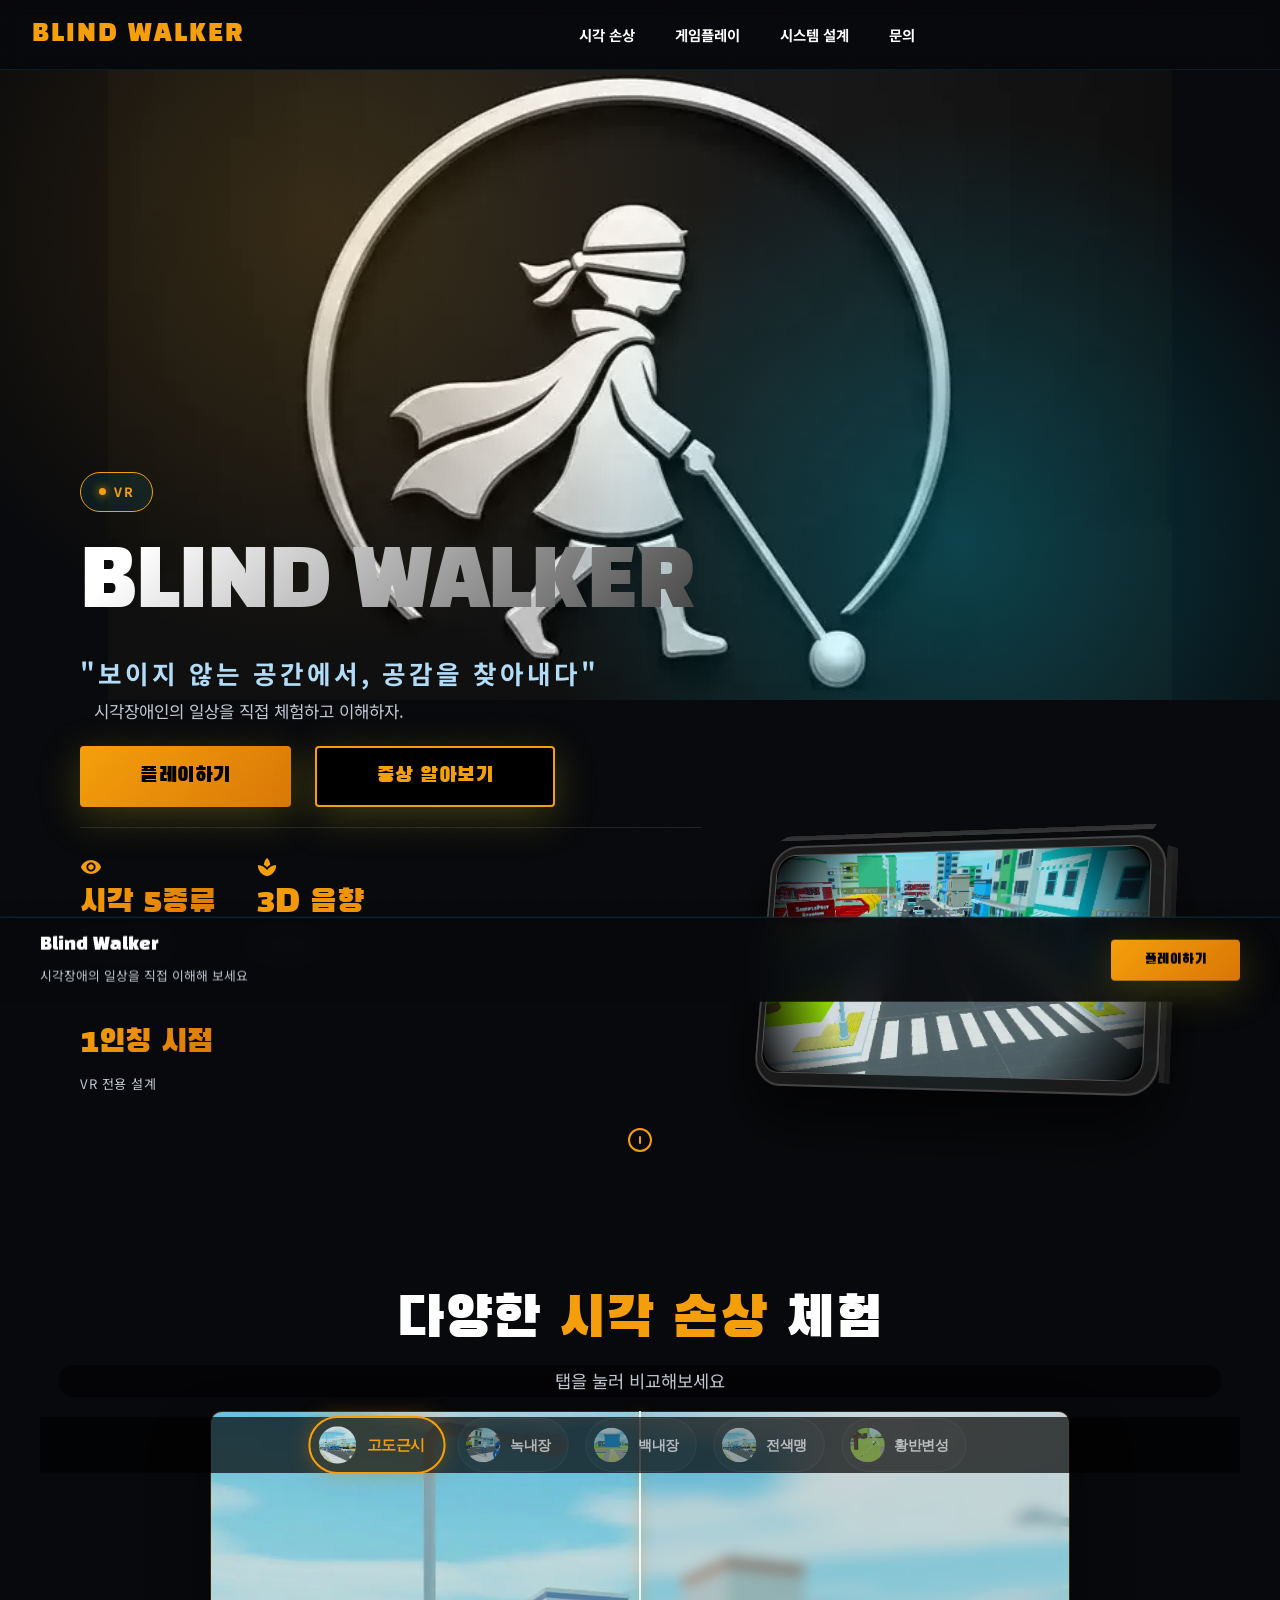
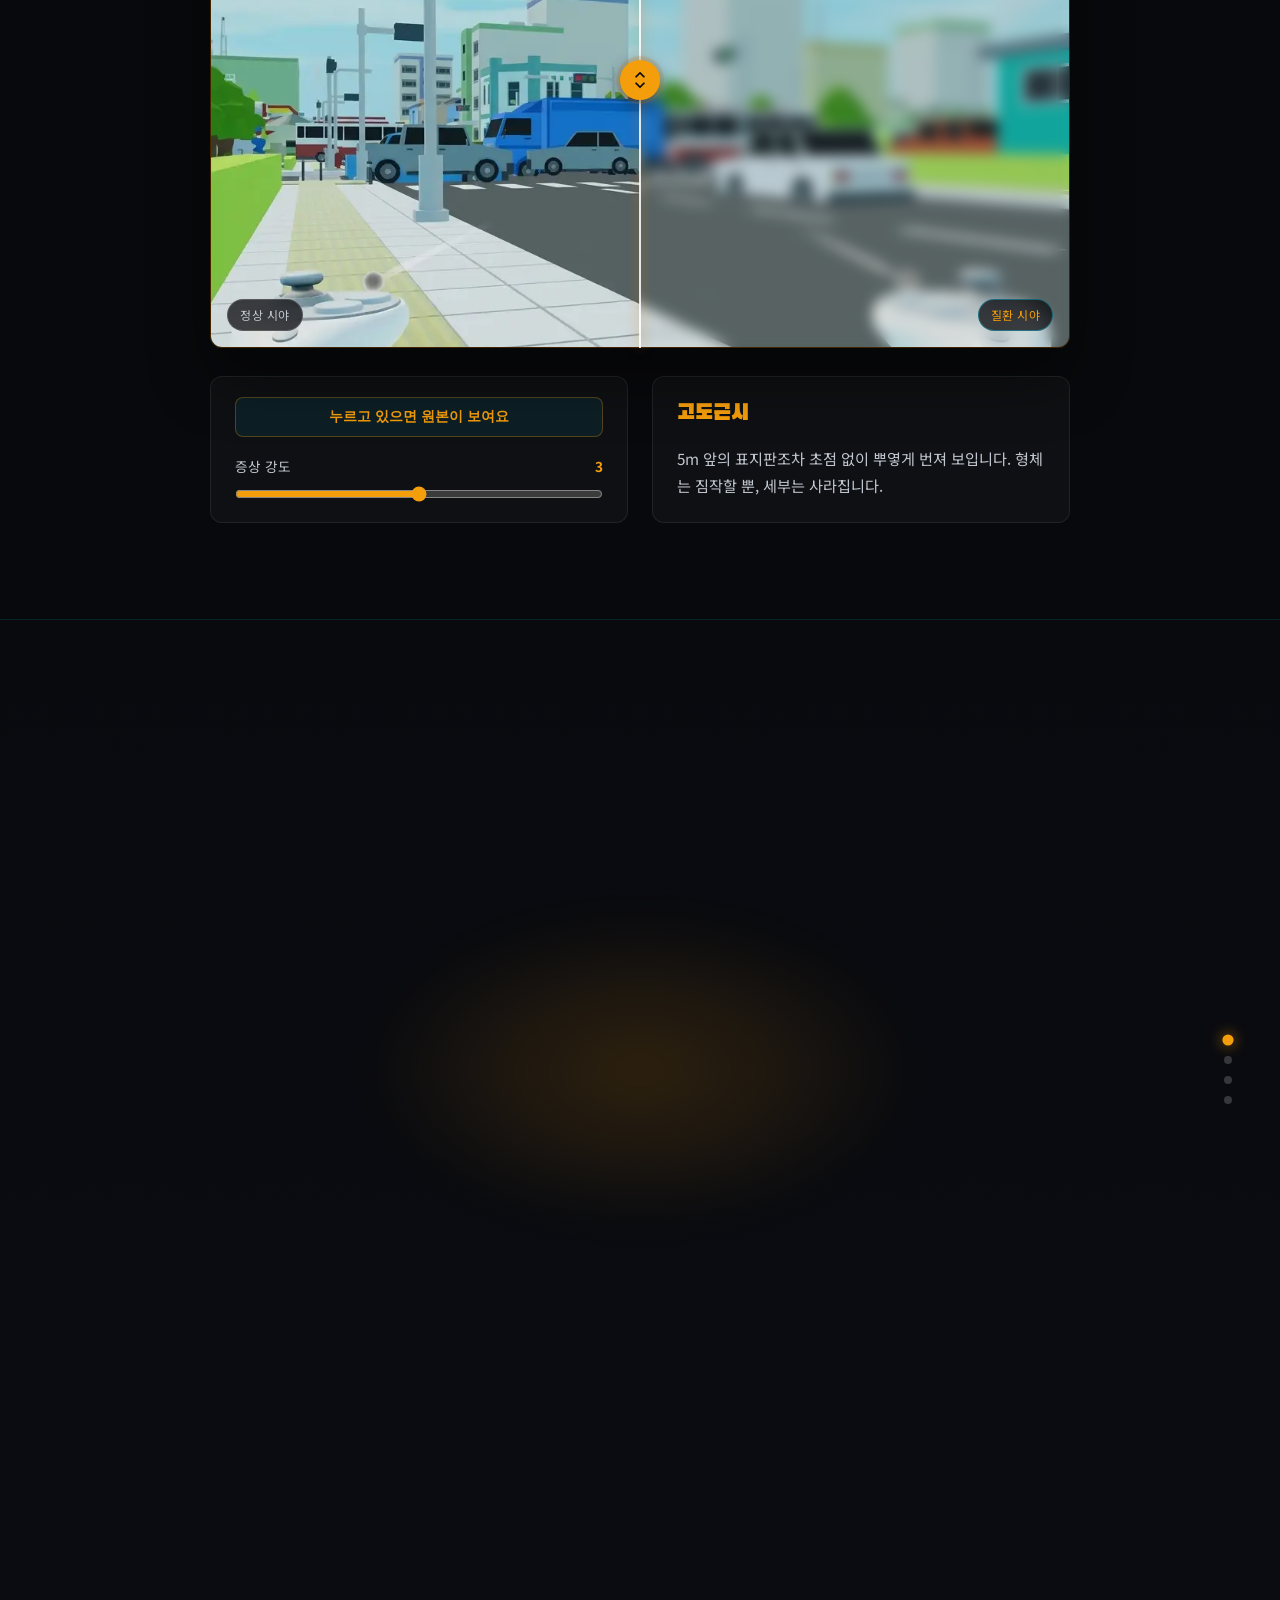
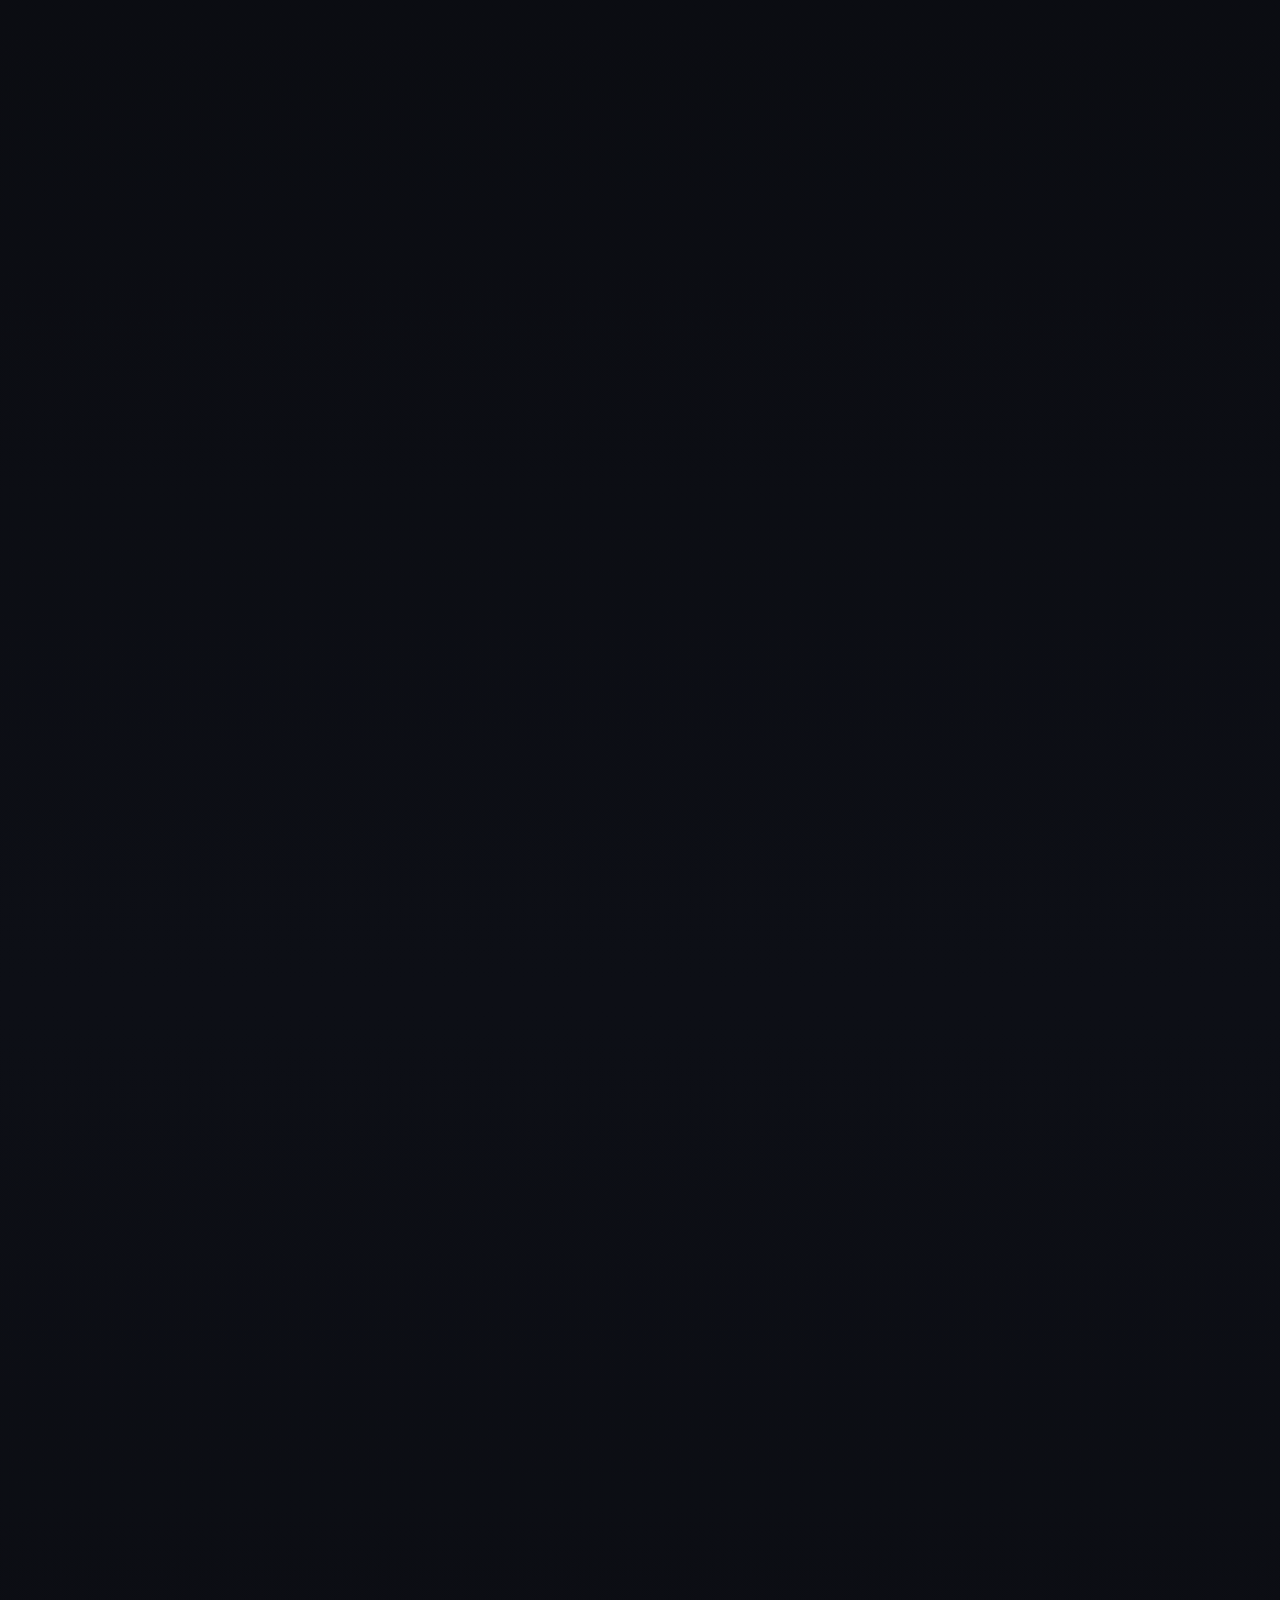
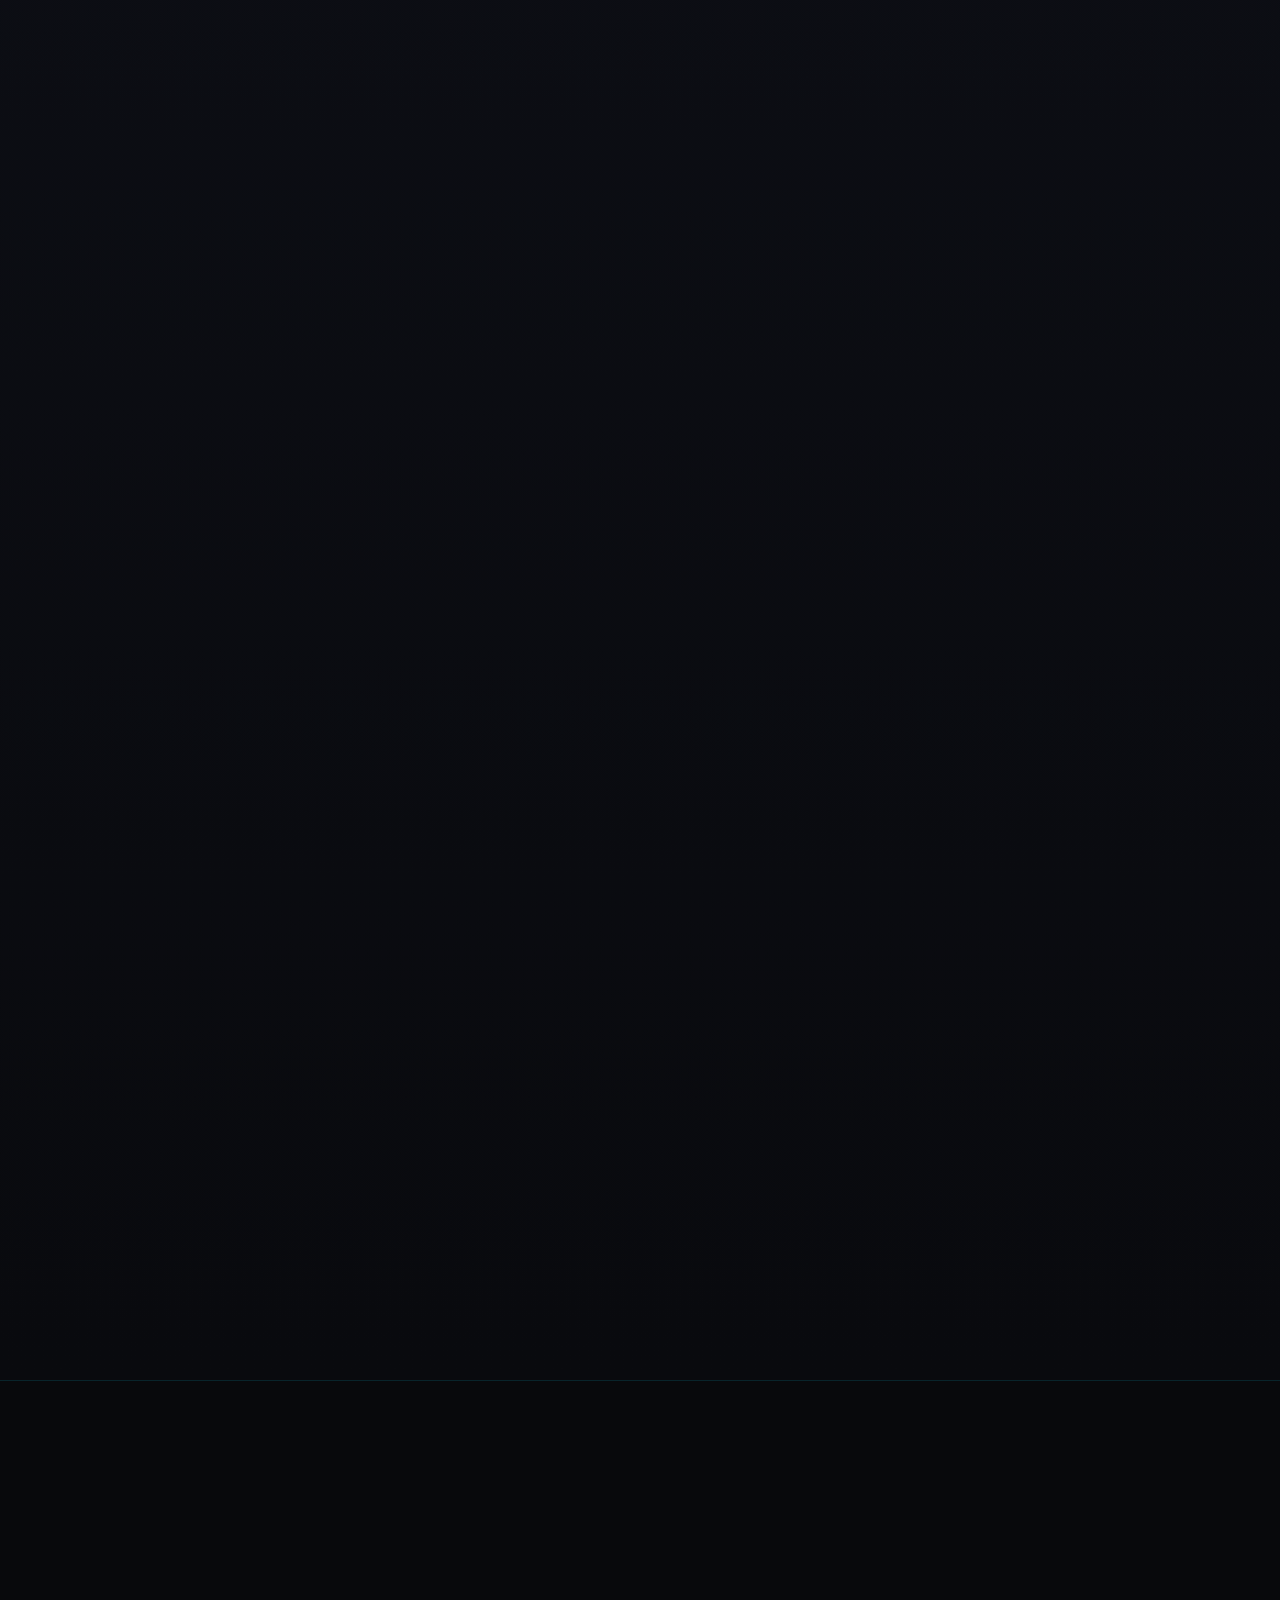
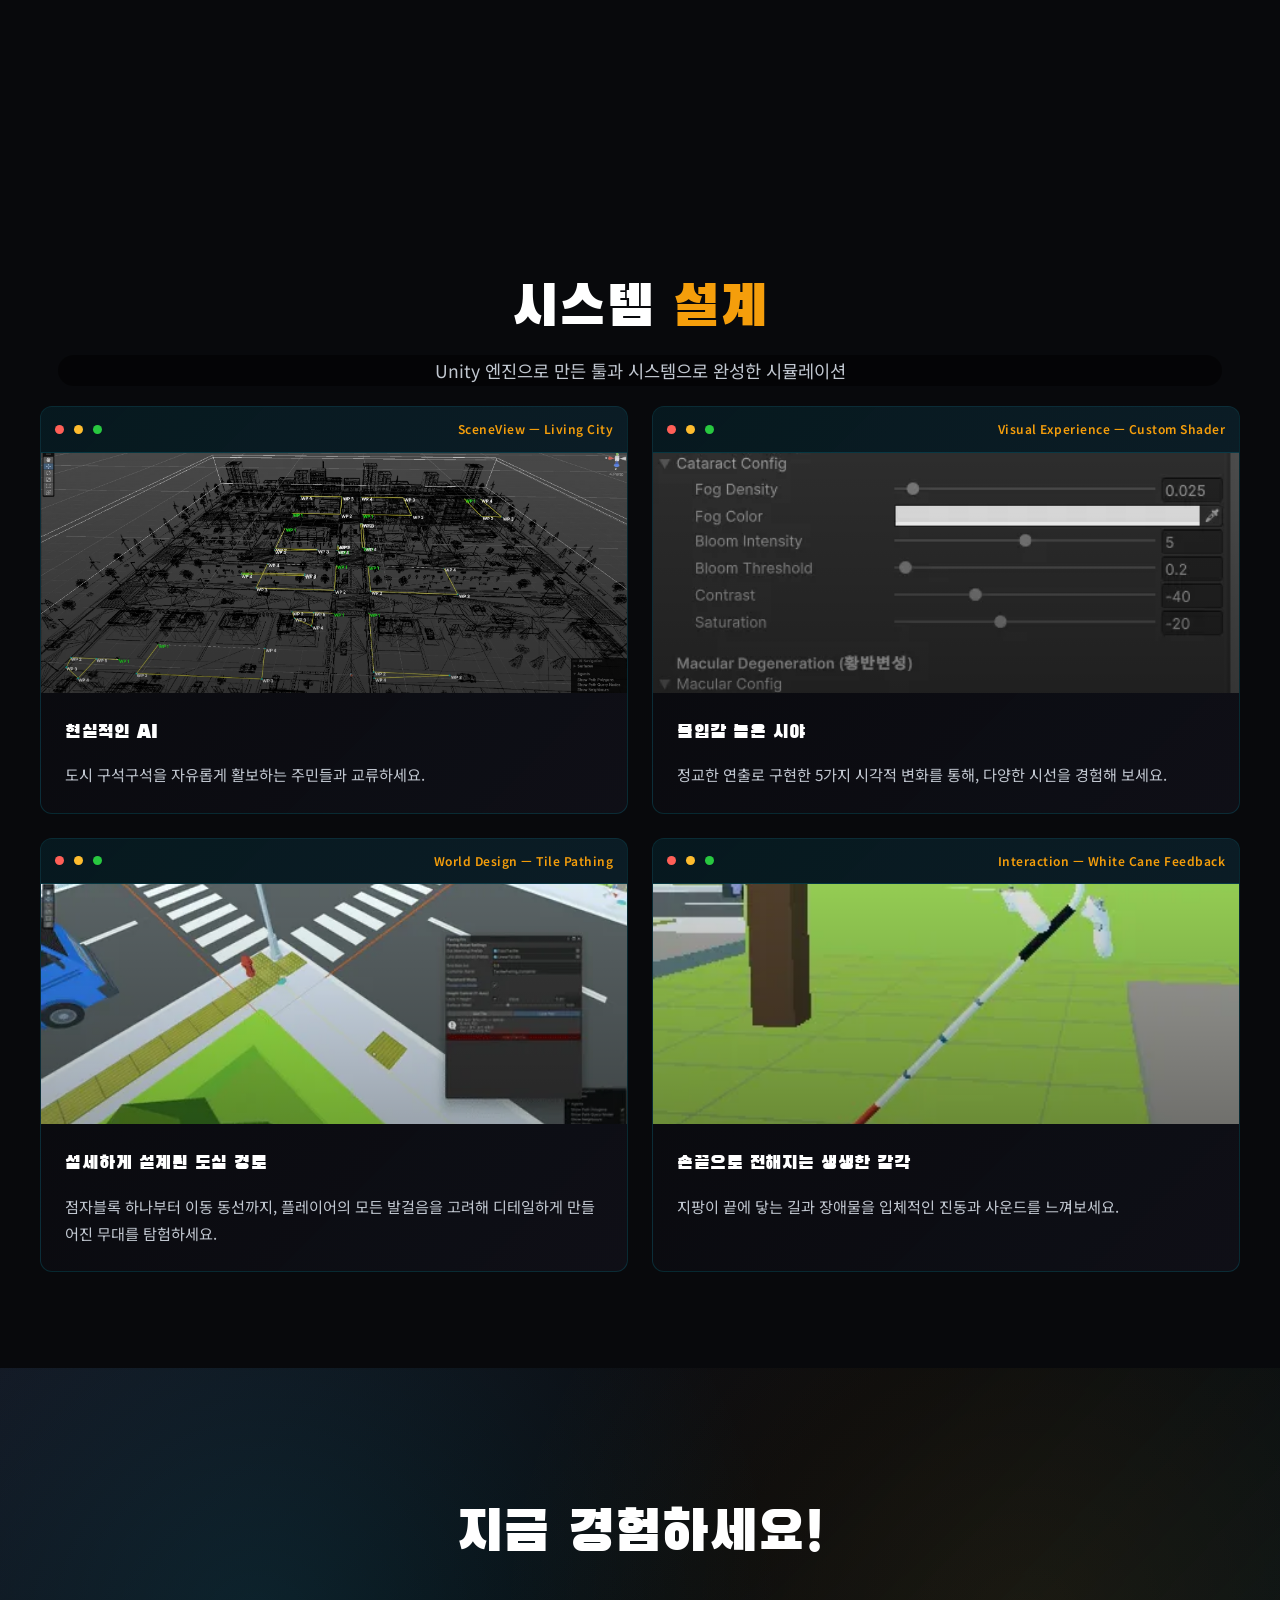
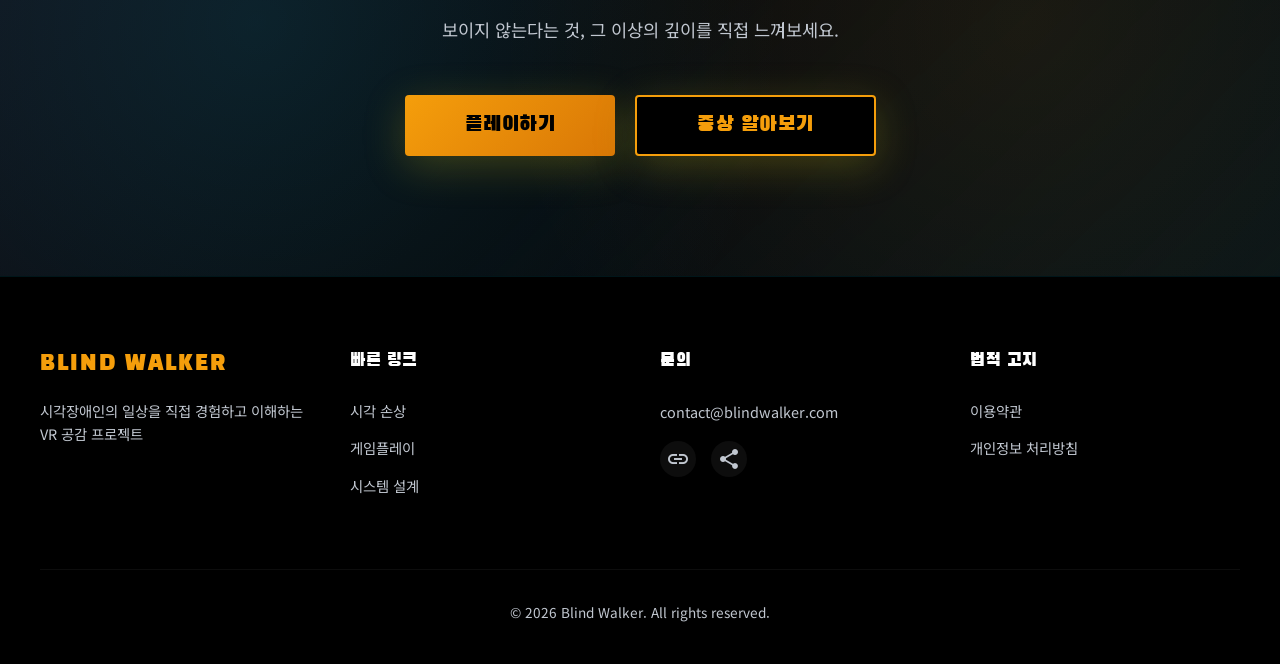
==== commit 72020915: "Update contents" ====
--- a/index.html
+++ b/index.html
@@ -89,63 +89,6 @@
             </div>
         </div>
     </section>
-
-    <section id="spotlight" class="spotlight-band" aria-label="현장의 목소리">
-        <div class="spotlight-spacer">
-            <div class="spotlight-sticky">
-                <div class="spotlight-ambient"></div>
-
-                <div class="spotlight-slide" data-index="0">
-                    <img src="images/spotlight-vision.webp" alt="잔존 시력" data-i18n-alt="ticker.tag.vision">
-                    <div class="spotlight-copy">
-                        <span class="material-icons spotlight-icon">visibility</span>
-                        <span class="hud-tag" data-i18n="ticker.tag.vision">잔존 시력</span>
-                        <p class="spotlight-text" data-i18n="ticker.content.vision">90% 이상의 시각장애인은 잔존 시력을 지니고
-                            있습니다.</p>
-                    </div>
-                </div>
-
-                <div class="spotlight-slide" data-index="1">
-                    <img src="images/spotlight-audio.webp" alt="청각" data-i18n-alt="ticker.tag.audio">
-                    <div class="spotlight-copy">
-                        <span class="material-icons spotlight-icon">hearing</span>
-                        <span class="hud-tag" data-i18n="ticker.tag.audio">청각</span>
-                        <p class="spotlight-text" data-i18n="ticker.content.audio">횡단보도의 음향 신호기 소리, 스쳐 지나가는 자동차
-                            소리로 세상의 거리를 가늠합니다.</p>
-                    </div>
-                </div>
-
-                <div class="spotlight-slide" data-index="2">
-                    <img src="images/spotlight-tactile.webp" alt="이정표" data-i18n-alt="ticker.tag.tactile">
-                    <div class="spotlight-copy">
-                        <span class="material-icons spotlight-icon">blind</span>
-                        <span class="hud-tag" data-i18n="ticker.tag.tactile">이정표</span>
-                        <p class="spotlight-text" data-i18n="ticker.content.tactile">점자 블록의 선과 점은 보이지 않는 길 위에서
-                            안전하게 나아갈 방향을 알려줍니다.</p>
-                    </div>
-                </div>
-
-                <div class="spotlight-slide" data-index="3">
-                    <img src="images/spotlight-obstacle.webp" alt="장애물" data-i18n-alt="ticker.tag.obstacle">
-                    <div class="spotlight-copy">
-                        <span class="material-icons spotlight-icon">report_problem</span>
-                        <span class="hud-tag" data-i18n="ticker.tag.obstacle">장애물</span>
-                        <p class="spotlight-text" data-i18n="ticker.content.obstacle">무심코 세워둔 킥보드와 쓰레기 봉투,
-                            누군가에게는 거대한 벽과 같습니다.</p>
-                    </div>
-                </div>
-
-                <div class="spotlight-dots">
-                    <button class="spotlight-dot is-active" data-index="0" aria-label="1"></button>
-                    <button class="spotlight-dot" data-index="1" aria-label="2"></button>
-                    <button class="spotlight-dot" data-index="2" aria-label="3"></button>
-                    <button class="spotlight-dot" data-index="3" aria-label="4"></button>
-                </div>
-            </div>
-        </div>
-    </section>
-
-
 
     <section id="vision" class="section section-dark">
         <div class="container">
@@ -230,6 +173,63 @@
         </div>
     </section>
 
+
+    <section id="spotlight" class="spotlight-band" aria-label="현장의 목소리">
+        <div class="spotlight-spacer">
+            <div class="spotlight-sticky">
+                <div class="spotlight-ambient"></div>
+
+                <div class="spotlight-slide" data-index="0">
+                    <img src="images/spotlight-vision.webp" alt="잔존 시력" data-i18n-alt="ticker.tag.vision">
+                    <div class="spotlight-copy">
+                        <span class="material-icons spotlight-icon">visibility</span>
+                        <span class="hud-tag" data-i18n="ticker.tag.vision">잔존 시력</span>
+                        <p class="spotlight-text" data-i18n="ticker.content.vision">90% 이상의 시각장애인은 잔존 시력을 지니고
+                            있습니다.</p>
+                    </div>
+                </div>
+
+                <div class="spotlight-slide" data-index="1">
+                    <img src="images/spotlight-audio.webp" alt="청각" data-i18n-alt="ticker.tag.audio">
+                    <div class="spotlight-copy">
+                        <span class="material-icons spotlight-icon">hearing</span>
+                        <span class="hud-tag" data-i18n="ticker.tag.audio">청각</span>
+                        <p class="spotlight-text" data-i18n="ticker.content.audio">횡단보도의 음향 신호기 소리, 스쳐 지나가는 자동차
+                            소리로 세상의 거리를 가늠합니다.</p>
+                    </div>
+                </div>
+
+                <div class="spotlight-slide" data-index="2">
+                    <img src="images/spotlight-tactile.webp" alt="이정표" data-i18n-alt="ticker.tag.tactile">
+                    <div class="spotlight-copy">
+                        <span class="material-icons spotlight-icon">blind</span>
+                        <span class="hud-tag" data-i18n="ticker.tag.tactile">이정표</span>
+                        <p class="spotlight-text" data-i18n="ticker.content.tactile">점자 블록의 선과 점은 보이지 않는 길 위에서
+                            안전하게 나아갈 방향을 알려줍니다.</p>
+                    </div>
+                </div>
+
+                <div class="spotlight-slide" data-index="3">
+                    <img src="images/spotlight-obstacle.webp" alt="장애물" data-i18n-alt="ticker.tag.obstacle">
+                    <div class="spotlight-copy">
+                        <span class="material-icons spotlight-icon">report_problem</span>
+                        <span class="hud-tag" data-i18n="ticker.tag.obstacle">장애물</span>
+                        <p class="spotlight-text" data-i18n="ticker.content.obstacle">무심코 세워둔 킥보드와 쓰레기 봉투,
+                            누군가에게는 거대한 벽과 같습니다.</p>
+                    </div>
+                </div>
+
+                <div class="spotlight-dots">
+                    <button class="spotlight-dot is-active" data-index="0" aria-label="1"></button>
+                    <button class="spotlight-dot" data-index="1" aria-label="2"></button>
+                    <button class="spotlight-dot" data-index="2" aria-label="3"></button>
+                    <button class="spotlight-dot" data-index="3" aria-label="4"></button>
+                </div>
+            </div>
+        </div>
+    </section>
+
+
     <section id="gameplay" class="section">
         <div class="gameplay-spacer">
             <div class="gameplay-sticky-container">
--- a/style/style.css
+++ b/style/style.css
@@ -620,20 +620,23 @@
    card-to-card transition (plain fade). Only the very first card's
    ENTRANCE additionally animates clip-path (rectangular reveal), and
    even then it starts from a partially-open state so the photo is
-   already peeking through before the user starts scrolling. */
+   already peeking through before the user starts scrolling.
+   --spotlight-radius is read by JS so the clip-path's `round` keeps
+   the card's rounded corners consistent even mid-reveal. */
 .spotlight-slide {
+    --spotlight-radius: 22px;
     position: absolute;
     inset: 0;
     margin: auto;
     width: min(92%, 1180px);
     height: min(74vh, 620px);
-    border-radius: 22px;
+    border-radius: var(--spotlight-radius);
     overflow: hidden;
     background: #05060a;
     box-shadow: 0 30px 70px rgba(0, 0, 0, 0.5);
     border: 1px solid rgba(0, 217, 255, 0.16);
     opacity: 0.3;
-    clip-path: inset(26% 26% 26% 26%);
+    clip-path: inset(26% 26% 26% 26% round var(--spotlight-radius));
     will-change: opacity, clip-path, transform;
     pointer-events: none;
 }
@@ -2048,9 +2051,10 @@
     }
 
     .spotlight-slide {
+        --spotlight-radius: 16px;
         width: 94%;
         height: 66vh;
-        border-radius: 16px;
+        border-radius: var(--spotlight-radius);
     }
 
     .spotlight-copy {
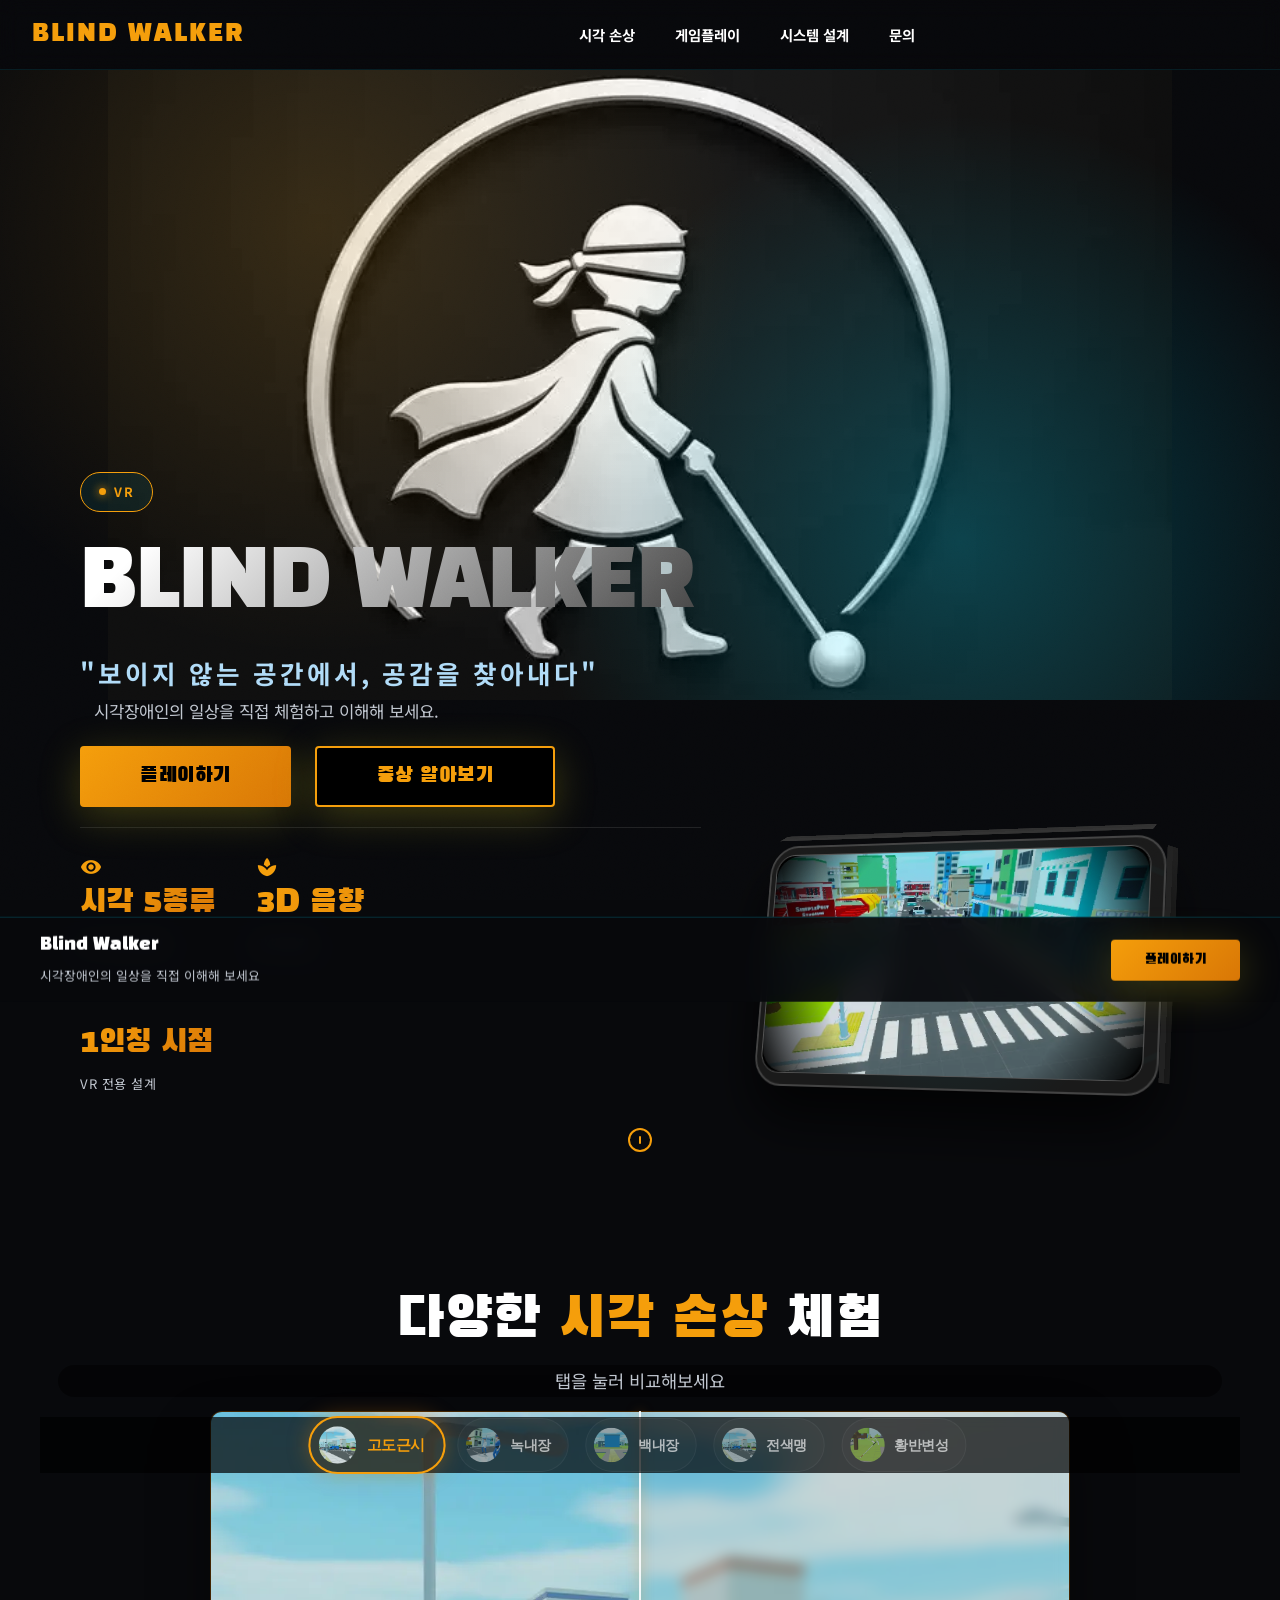
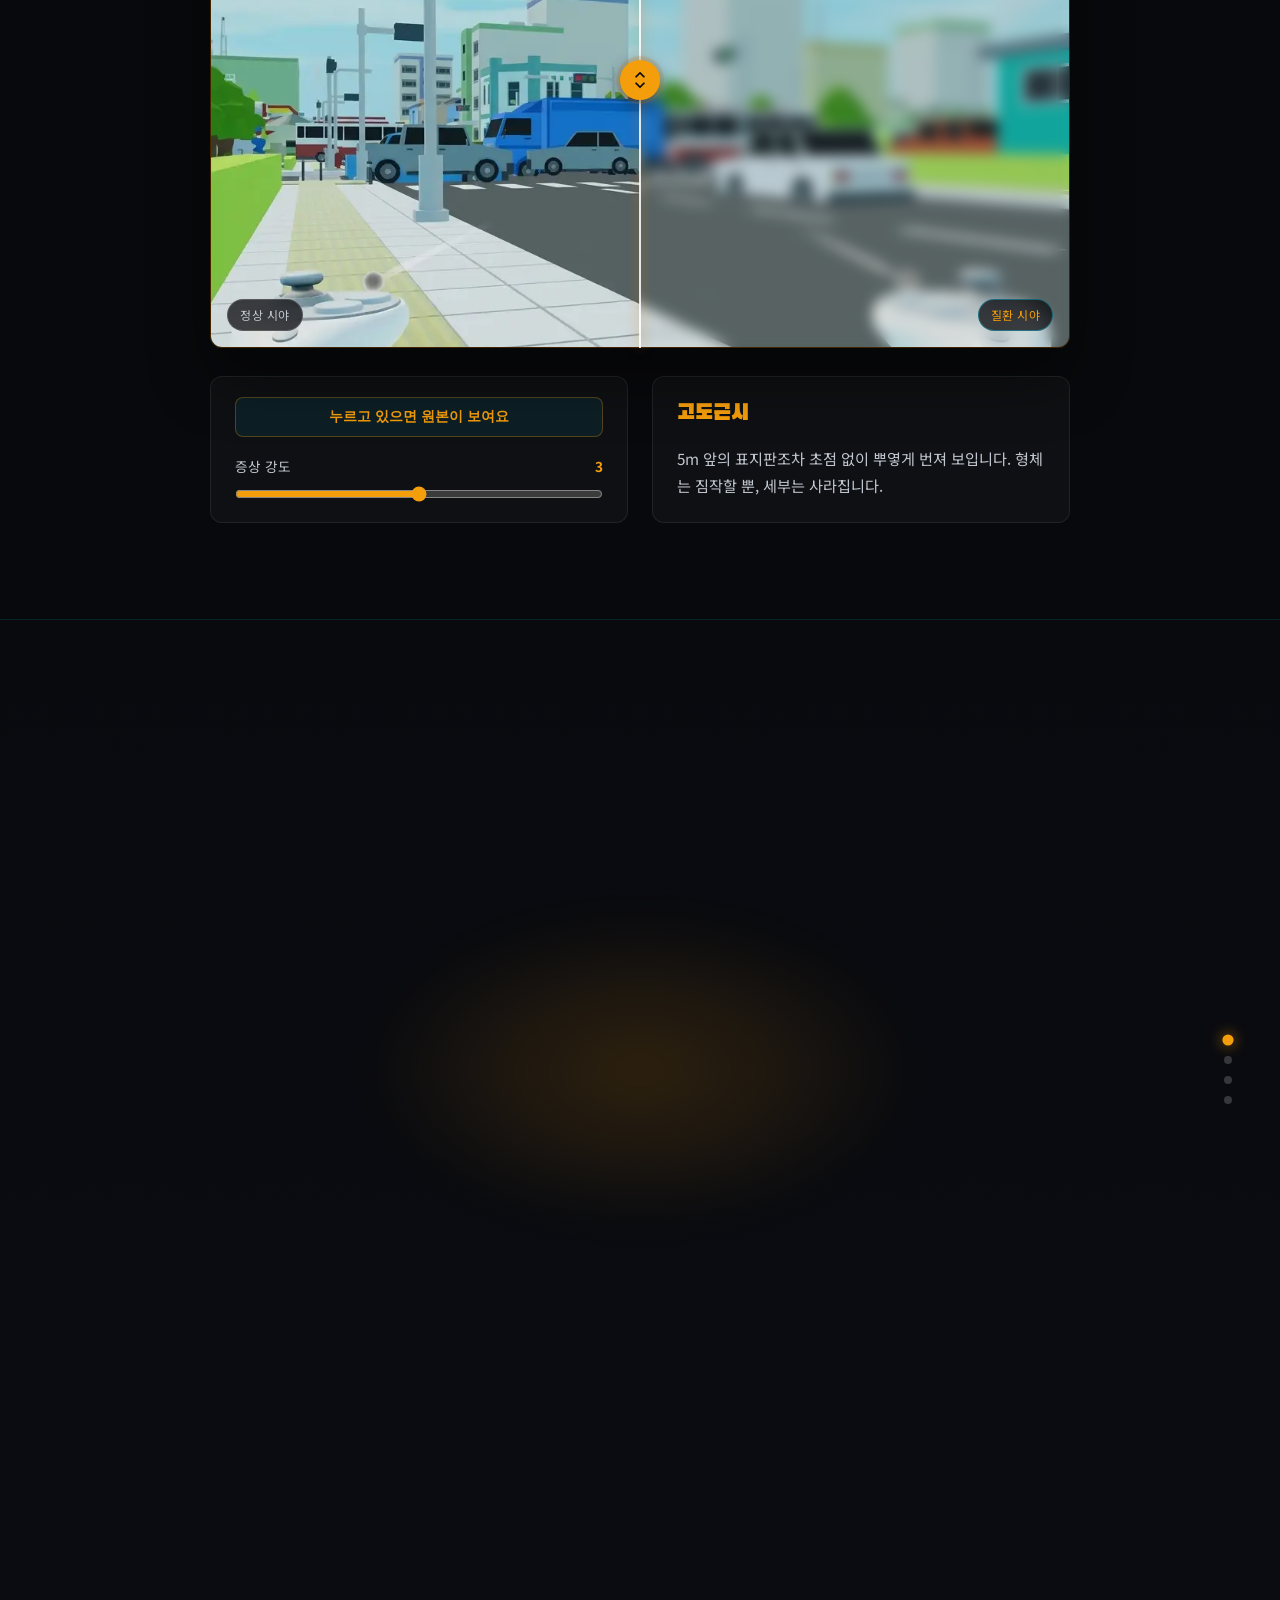
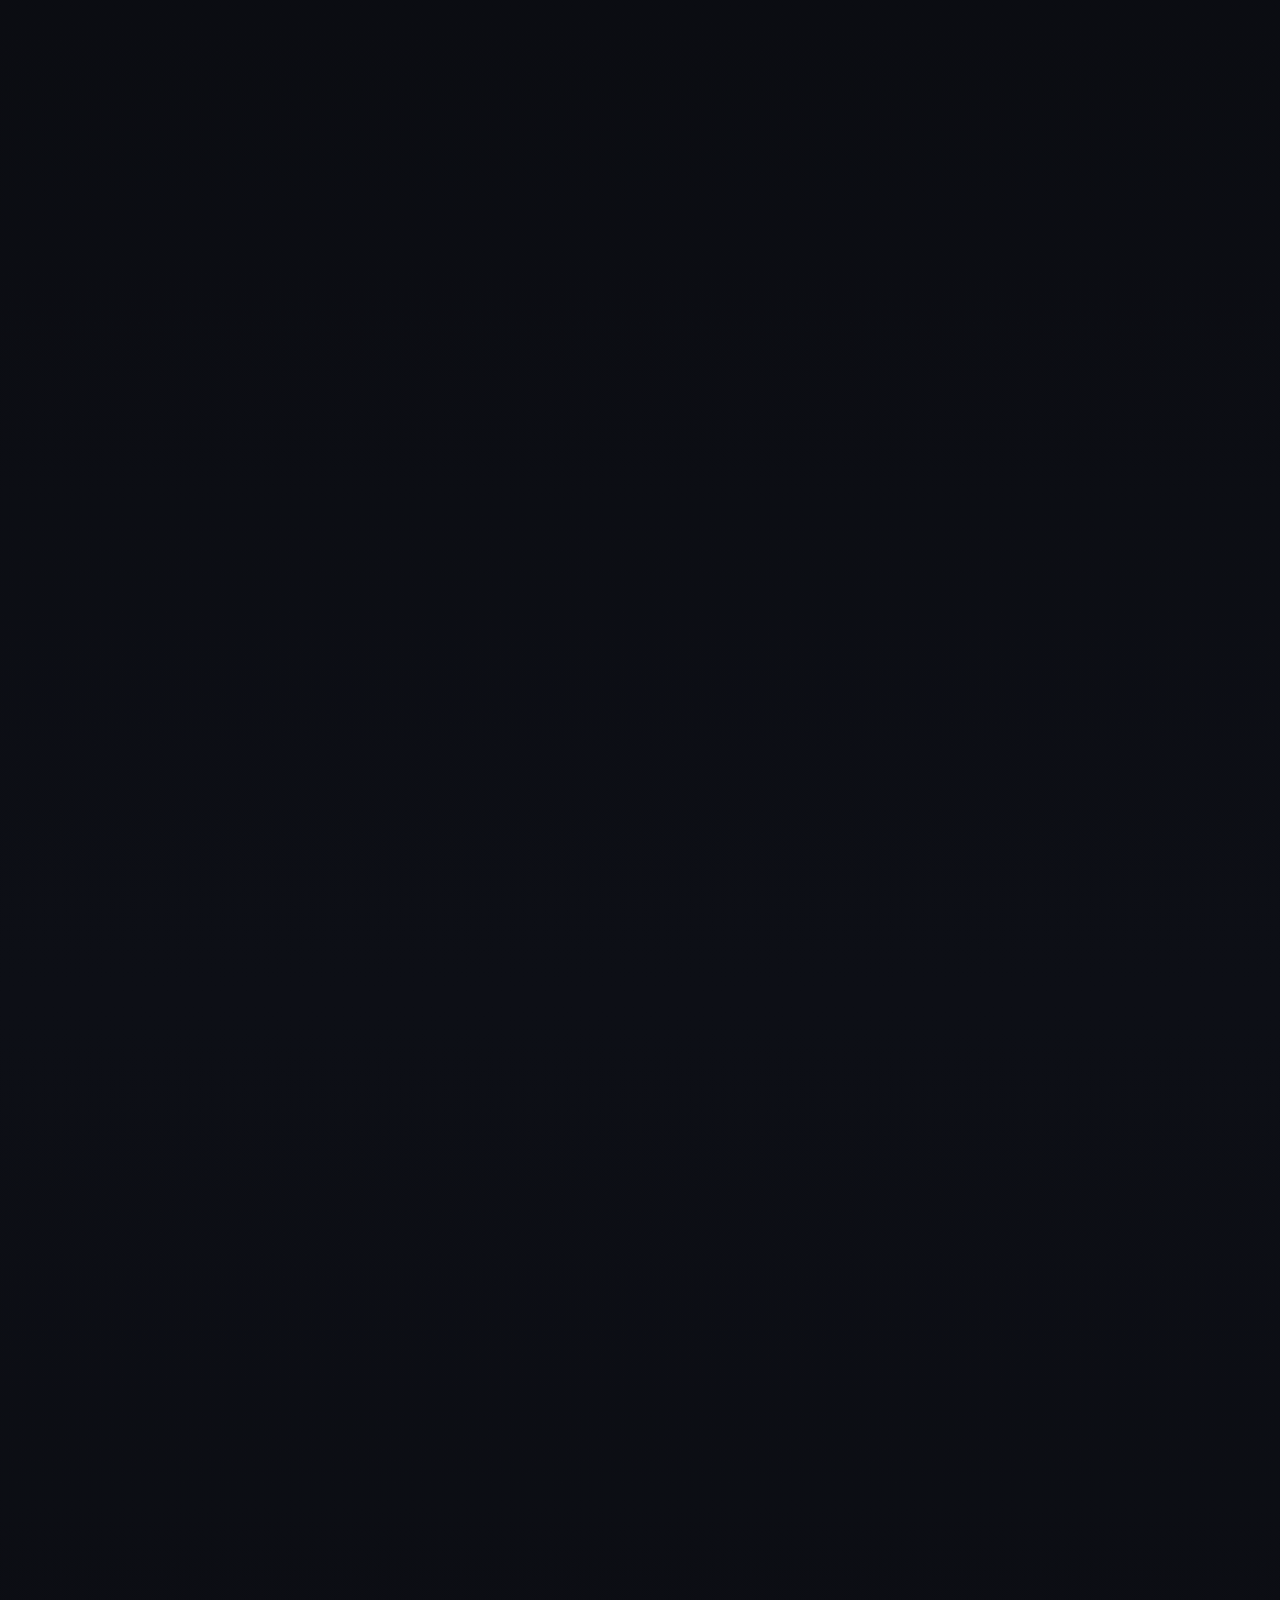
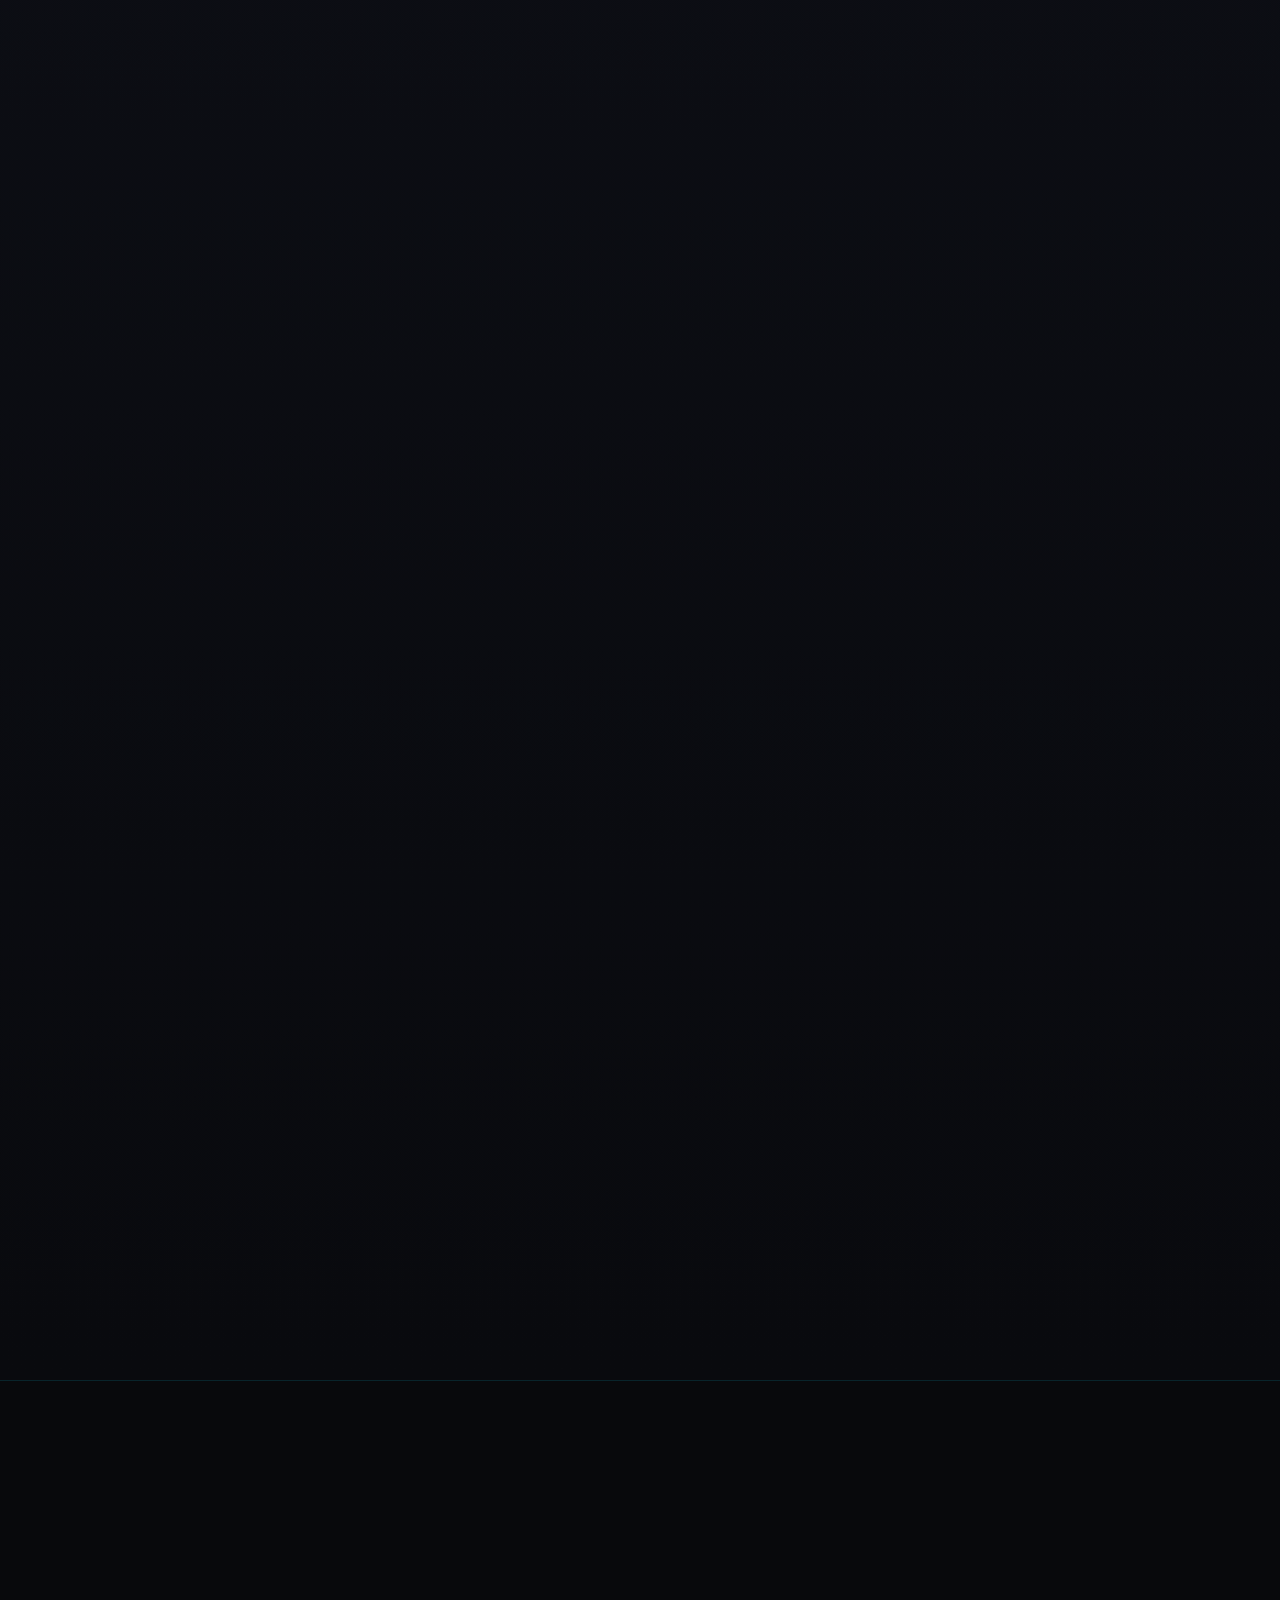
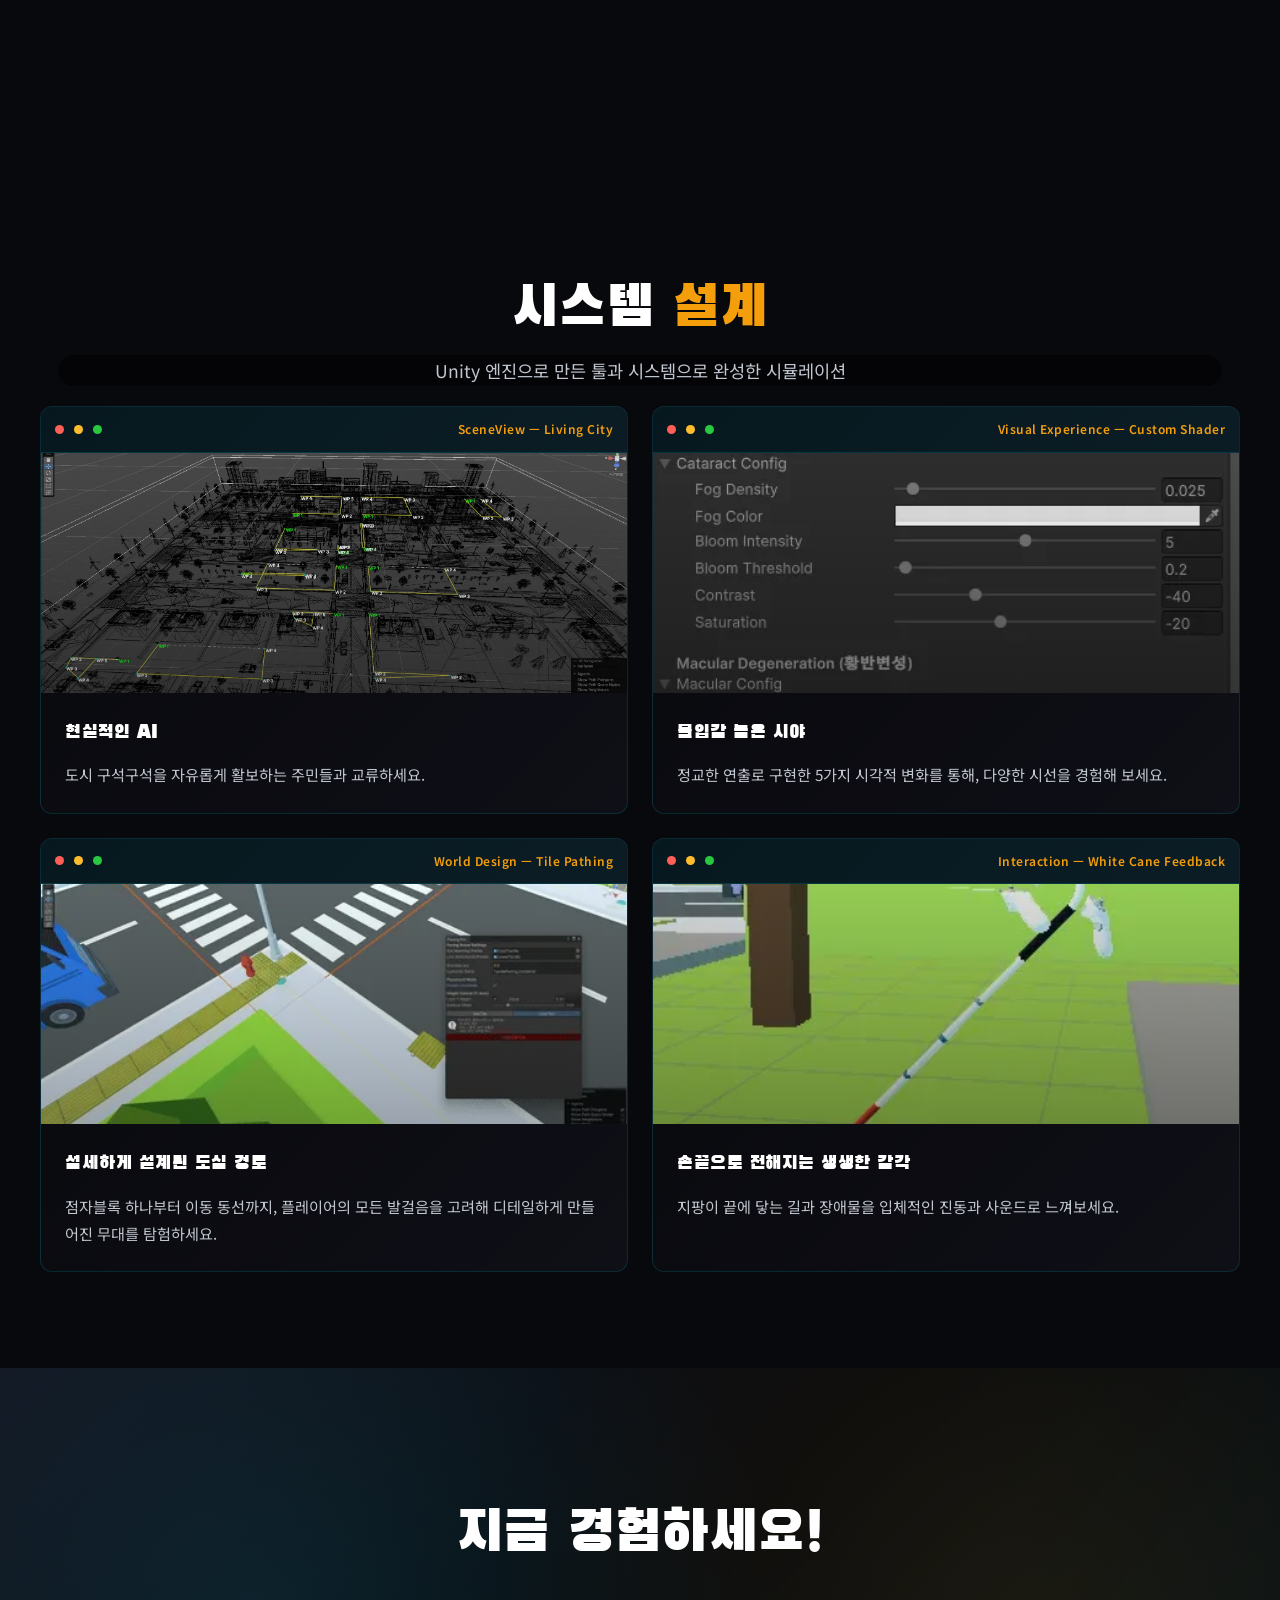
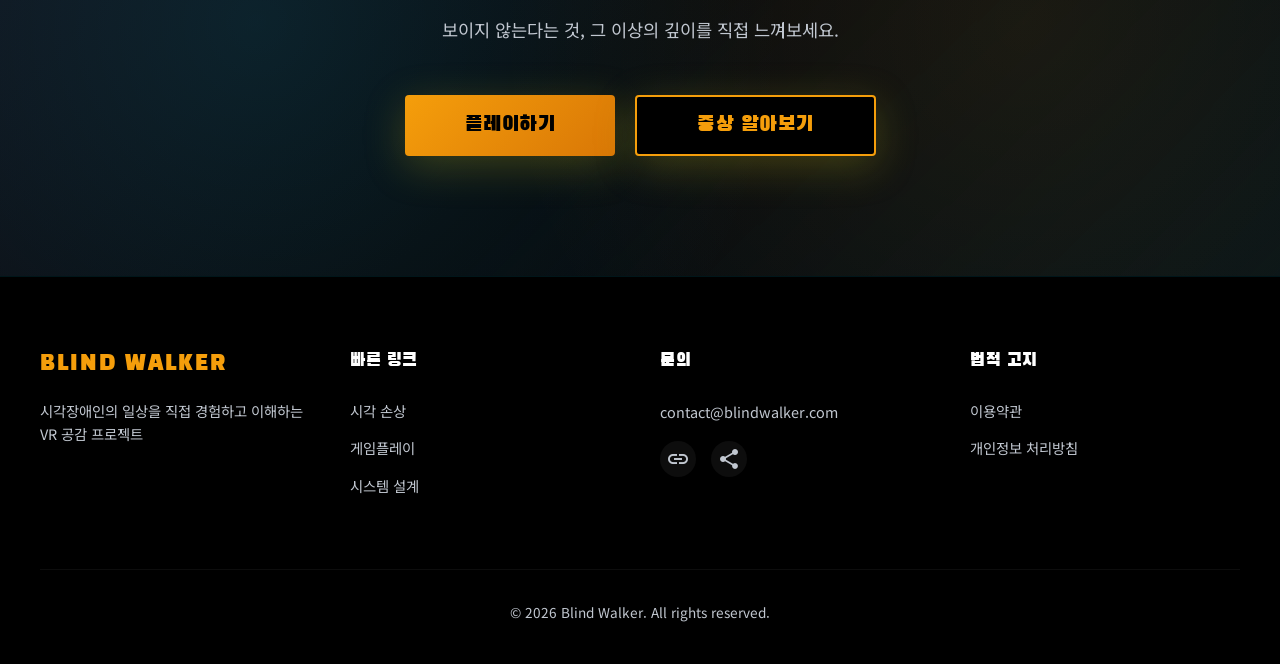
==== commit 5a002b48: "Fix contents" ====
--- a/index.html
+++ b/index.html
@@ -45,7 +45,7 @@
                 <h1>BLIND WALKER</h1>
                 <p class="subtitle catchphrase" data-i18n="hero.catchphrase">"보이지 않는 공간에서, 공감을 찾아내다"</p>
                 <p class="description" data-i18n-html="hero.description">
-                    시각장애인의 일상을 <span class="highlight">직접 체험</span>하고 이해하자.
+                    시각장애인의 일상을 <span class="highlight">직접 체험</span>하고 이해해 보세요.
                 </p>
                 <div class="cta-row">
                     <button class="cta-primary" data-target="#gameplay" data-i18n="cta.play">플레이하기</button>
@@ -319,7 +319,7 @@
                     </div>
                     <div class="dev-card-body">
                         <h4 data-i18n="dev.card4.title">손끝으로 전해지는 생생한 감각</h4>
-                        <p data-i18n="dev.card4.desc">지팡이 끝에 닿는 길과 장애물을 입체적인 진동과 사운드를 느껴보세요.</p>
+                        <p data-i18n="dev.card4.desc">지팡이 끝에 닿는 길과 장애물을 입체적인 진동과 사운드로 느껴보세요.</p>
                     </div>
                 </div>
             </div>
@@ -387,7 +387,7 @@
     <div class="sticky-cta">
         <div class="sticky-cta-text">
             <strong>Blind Walker</strong>
-            <span data-i18n="stickyCta.text">시각장애의 일상을 직접 이해해 보세요</span>
+            <span data-i18n="stickyCta.text">시각장애인의 일상을 직접 이해해 보세요</span>
         </div>
         <button class="cta-primary" data-target="#gameplay" data-i18n="cta.play">플레이하기</button>
     </div>
